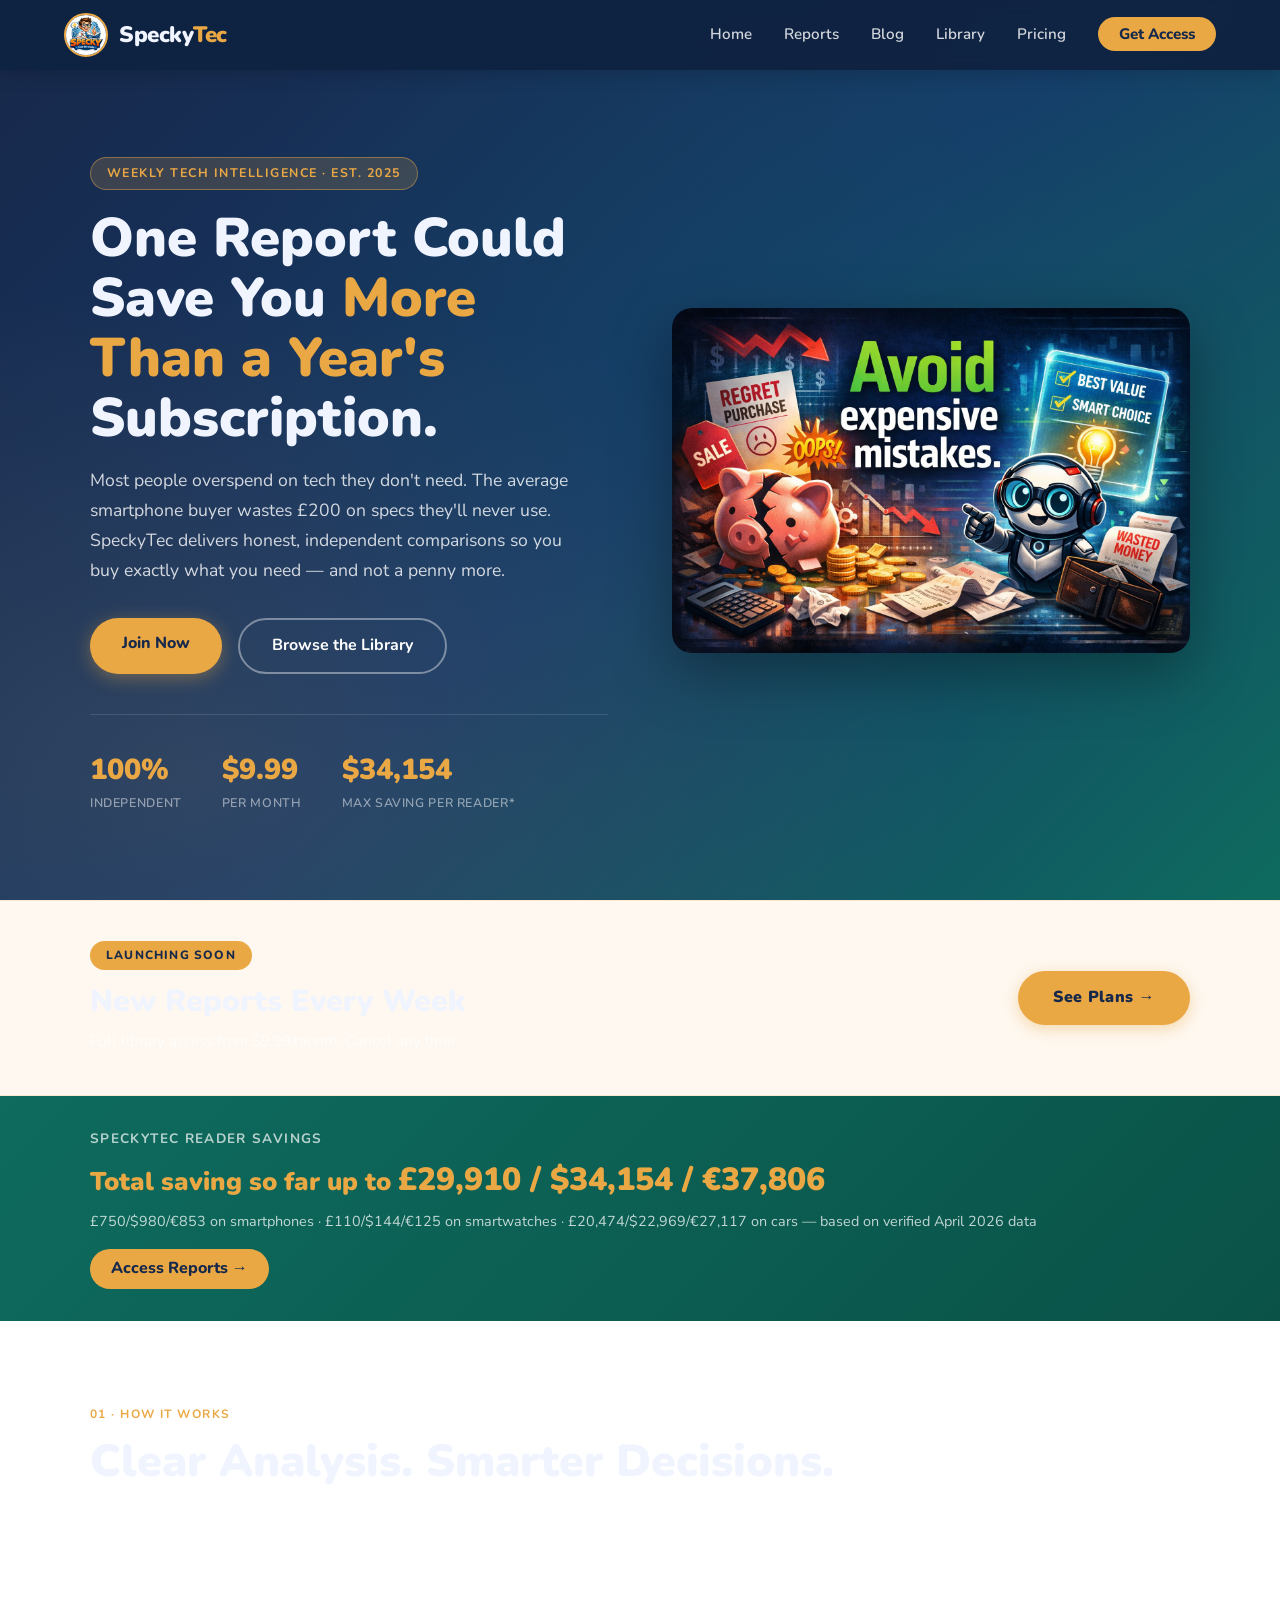
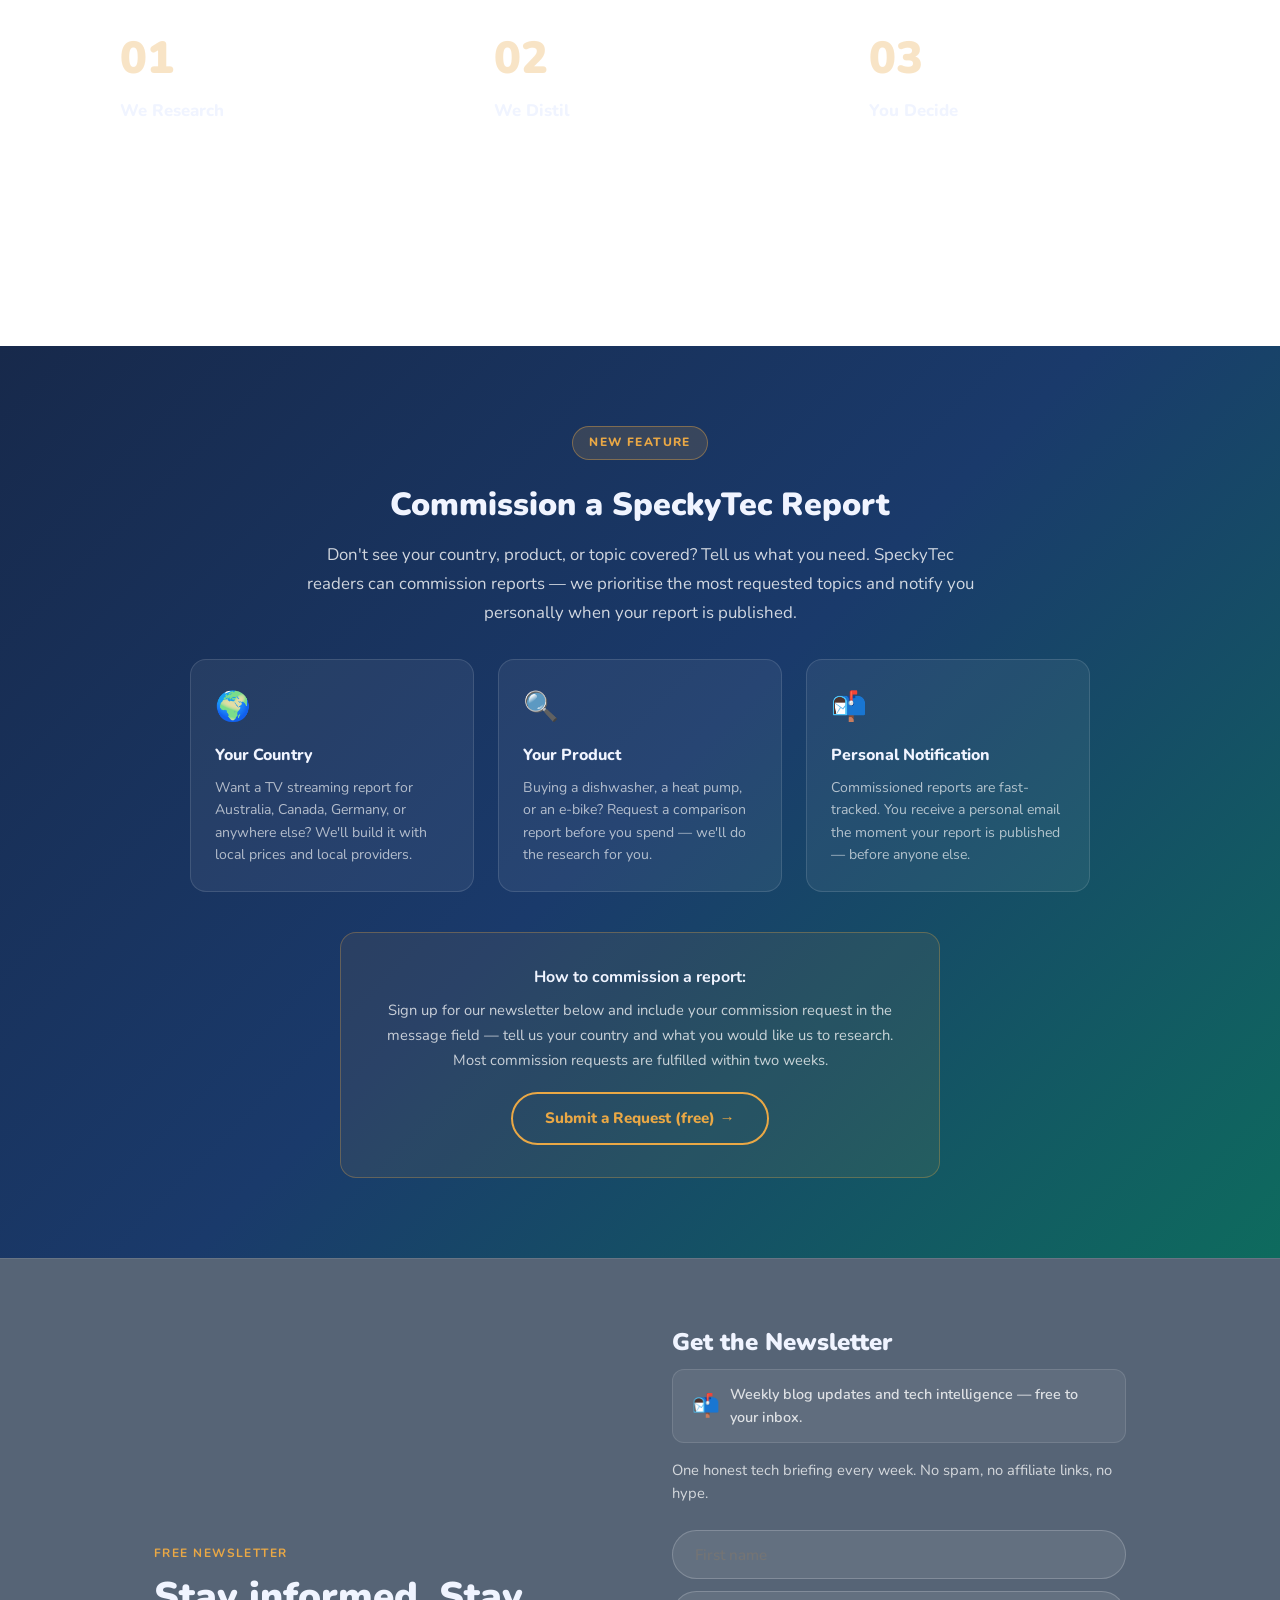
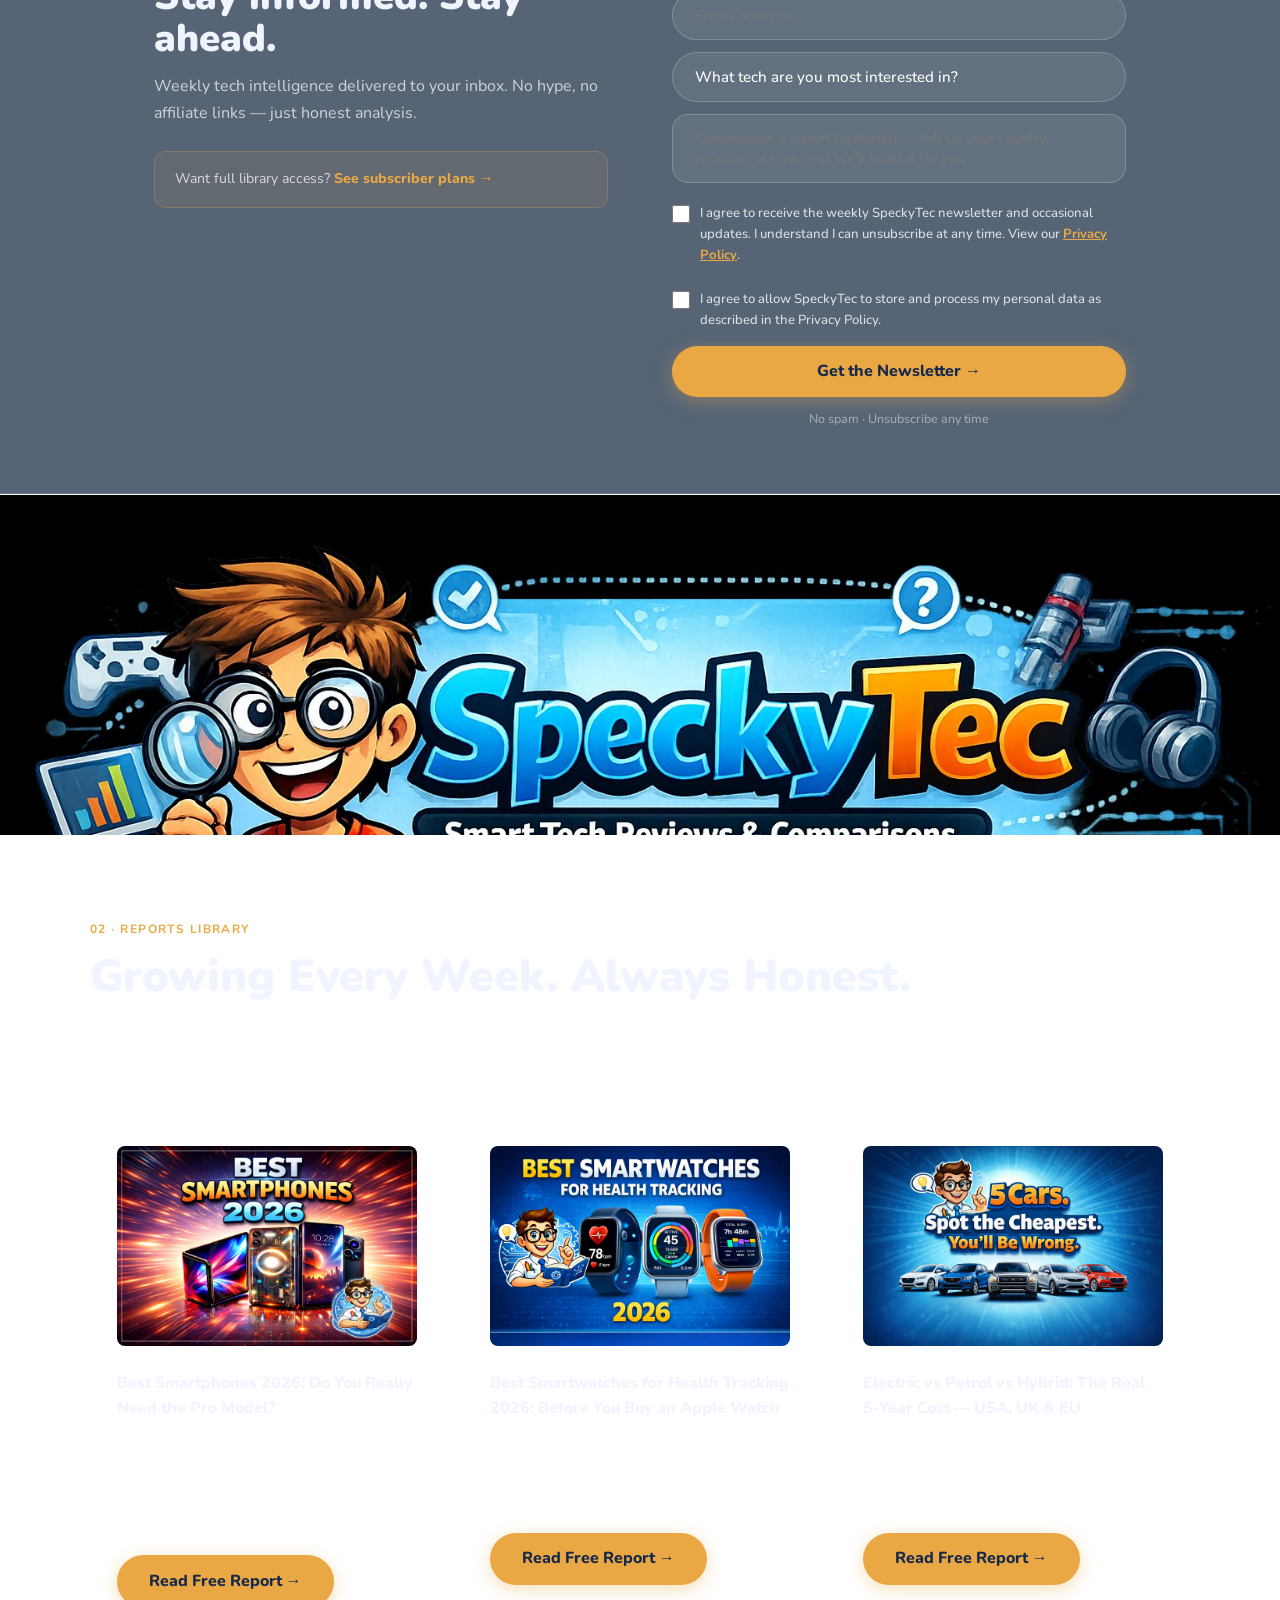
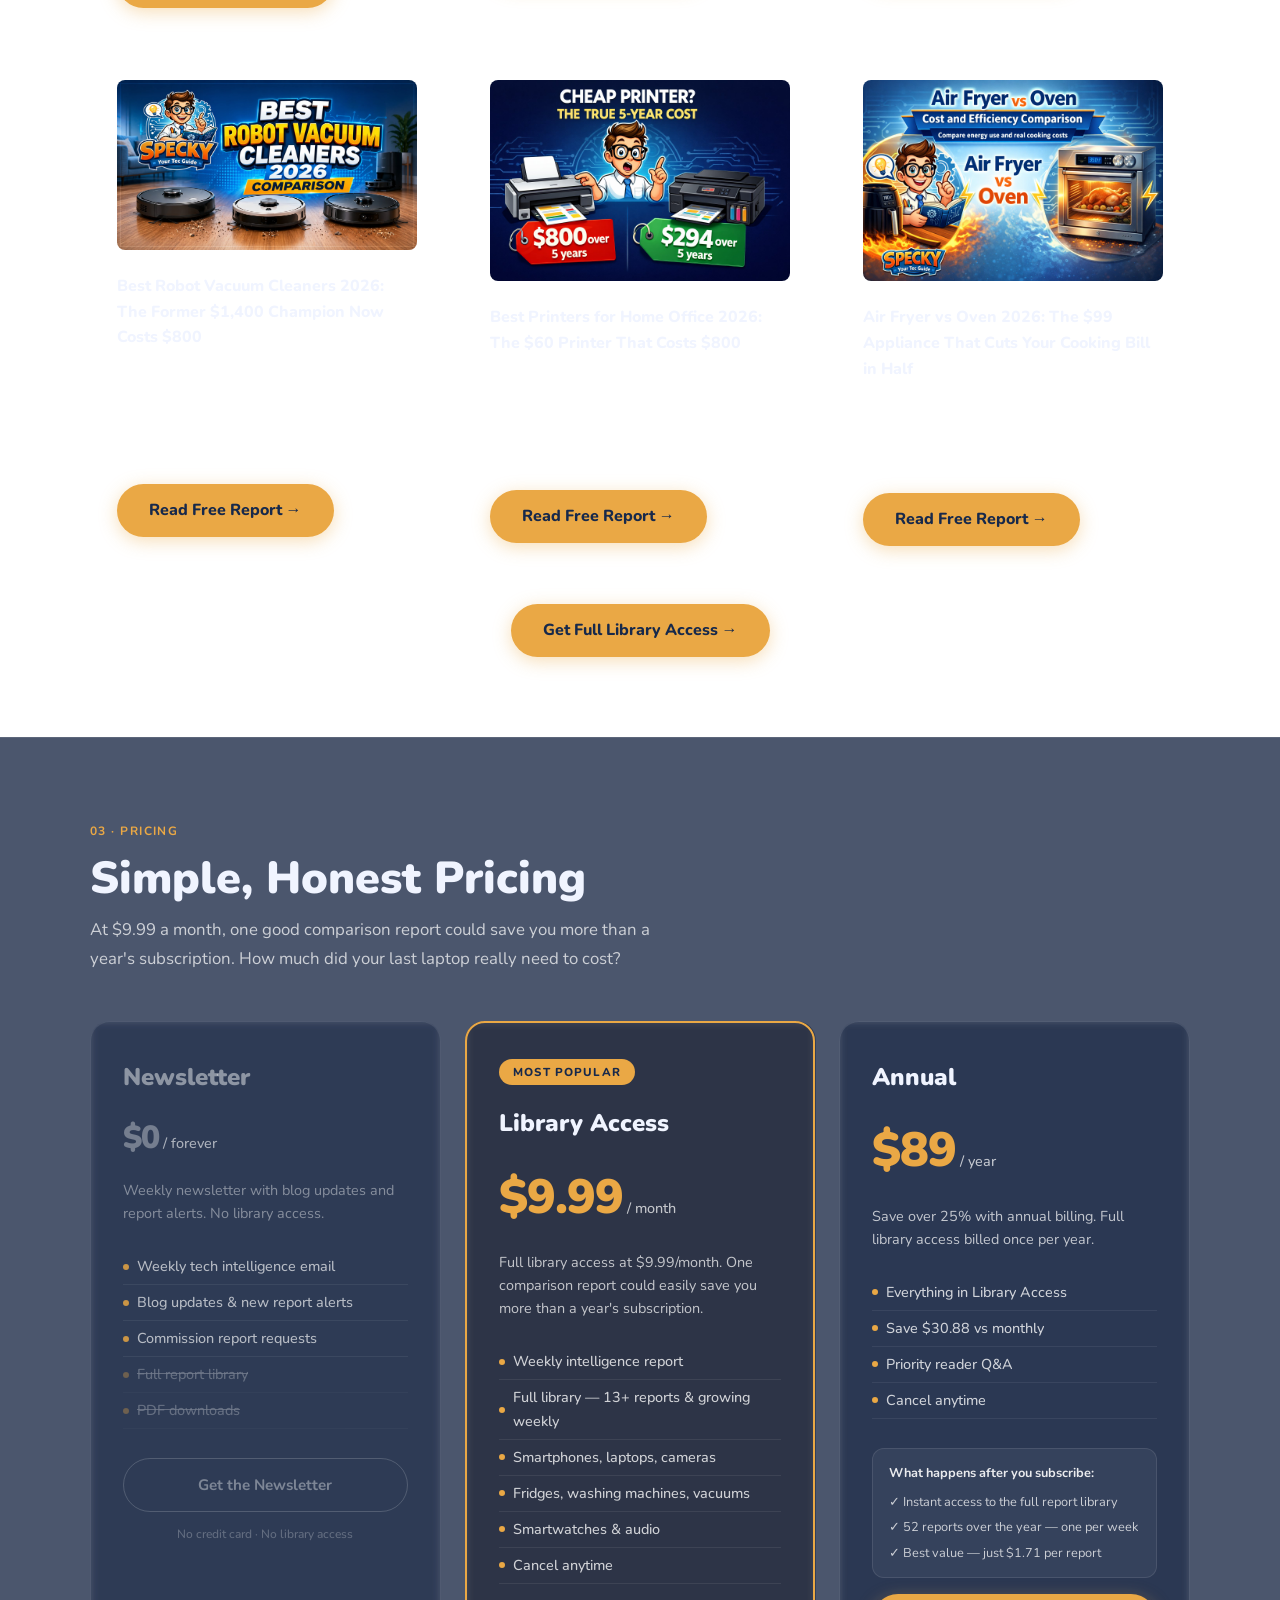
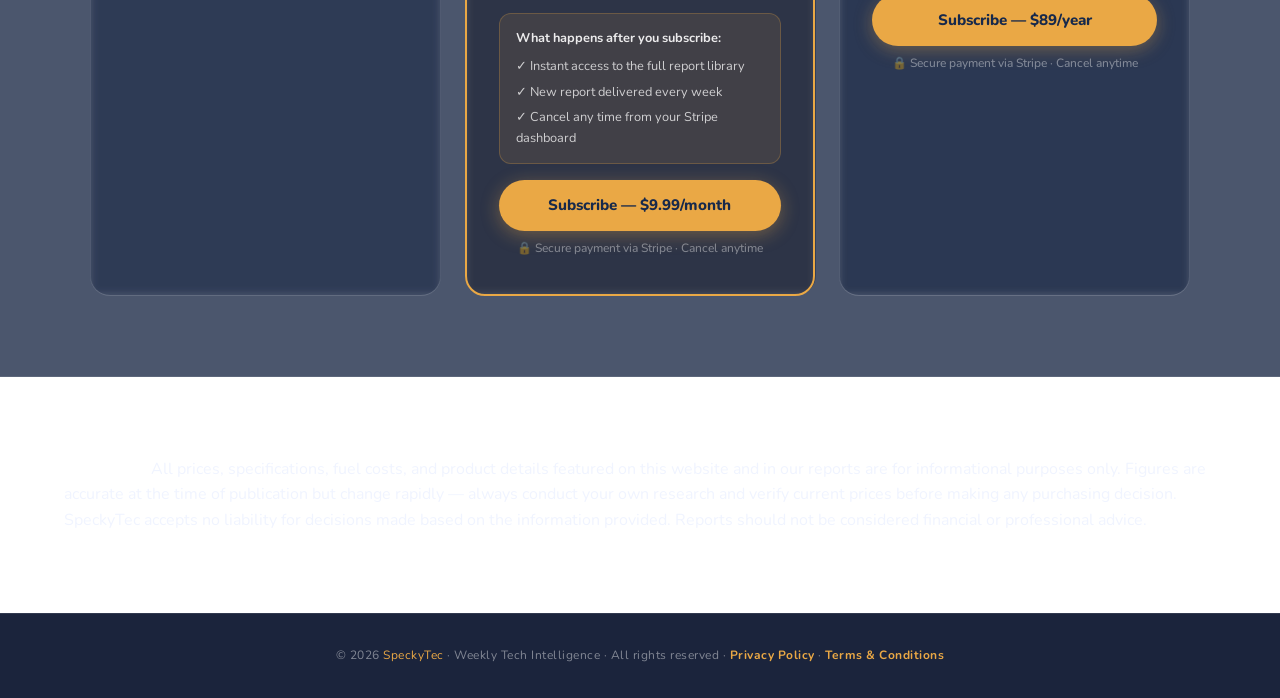
==== index.html @ 01abe8f4 "improve conversion — paid plans prioritised over free newsletter" ====
<!DOCTYPE html>
<html lang="en">
<head>
<meta charset="UTF-8"/>
<meta name="viewport" content="width=device-width, initial-scale=1.0"/>
<title>SpeckyTec — Weekly Tech Intelligence</title>
<link rel="preconnect" href="https://fonts.googleapis.com"/>
<link rel="preconnect" href="https://fonts.gstatic.com" crossorigin/>
<link href="https://fonts.googleapis.com/css2?family=Nunito:wght@300;400;500;600;700;800;900&display=swap" rel="stylesheet"/>
<link rel="stylesheet" href="style.css">
  <script type='text/javascript' src='https://platform-api.sharethis.com/js/sharethis.js#property=5ca230c9fb6af900122ed227&product=sticky-share-buttons' async='async'></script>
</head>
<body>
<nav>
  <a href="index.html" class="nav-brand"><img src="images/image_1.png" alt="SpeckyTec" class="nav-logo-img"/><span class="nav-wordmark">Specky<span>Tec</span></span></a>
  <!-- CHANGE 1: "Subscribe" → "Get Access", points to #pricing not #newsletter -->
  <ul class="nav-links"><li><a href="index.html">Home</a></li><li><a href="reports.html">Reports</a></li><li><a href="blog.html">Blog</a></li><li><a href="library.html">Library</a></li><li><a href="index.html#pricing">Pricing</a></li><li><a href="index.html#pricing" class="nav-cta">Get Access</a></li></ul>
  <button class="hamburger" onclick="toggleMenu()" aria-label="Menu">
    <span></span><span></span><span></span>
  </button>
</nav>
<div class="mobile-menu" id="mobileMenu"><a href="index.html">Home</a><a href="reports.html">Reports</a><a href="blog.html">Blog</a><a href="library.html">Library</a><a href="index.html#pricing">Pricing</a><a href="index.html#pricing" style="color:var(--gold);font-weight:800">Get Access →</a></div>

<!-- HERO -->
<section class="hero">
  <div class="hero-inner">
    <div class="hero-text">
      <span class="badge">Weekly Tech Intelligence · Est. 2025</span>
      <h1>One Report Could Save You <em>More Than a Year's</em> Subscription.</h1>
      <p>Most people overspend on tech they don't need. The average smartphone buyer wastes £200 on specs they'll never use. SpeckyTec delivers honest, independent comparisons so you buy exactly what you need — and not a penny more.</p>
      <div class="hero-buttons">
        <a href="#pricing" class="btn-primary">Join Now</a>
        <a href="blog.html" class="btn-outline">Browse the Library</a>
      </div>
      <div class="hero-stats">
        <div><div class="stat-num">100%</div><div class="stat-label">Independent</div></div>
        <div><div class="stat-num">$9.99</div><div class="stat-label">Per Month</div></div>
        <div><div class="stat-num" id="savings-counter">$34,154</div><div class="stat-label">Max Saving Per Reader*</div></div>
      </div>
    </div>
    <div class="hero-image-wrap">
      <img src="images/image_2.png" alt="Avoid Expensive Mistakes"/>
    </div>
  </div>
</section>


<!-- COMING SOON BANNER -->
<!-- CHANGE 2: CTA now points to #pricing, not #newsletter -->
<div style="background:rgba(234,168,69,0.08);border-top:1px solid rgba(234,168,69,0.2);border-bottom:1px solid rgba(234,168,69,0.2);padding:2.5rem 5%">
  <div style="max-width:1100px;margin:0 auto;display:flex;align-items:center;justify-content:space-between;gap:2rem;flex-wrap:wrap">
    <div>
      <span style="display:inline-block;background:var(--gold);color:var(--navy);font-family:'Nunito',sans-serif;font-size:0.75rem;font-weight:800;letter-spacing:0.1em;text-transform:uppercase;padding:0.3rem 1rem;border-radius:50px;margin-bottom:0.8rem">
        Launching Soon
      </span>
      <h2 style="font-family:'Nunito',sans-serif;font-size:clamp(1.4rem,2.5vw,1.9rem);font-weight:900;line-height:1.2;margin-bottom:0.6rem;color:var(--white)">
        New Reports Every Week
      </h2>
      <p style="font-size:0.95rem;color:var(--muted);line-height:1.7;max-width:560px">
        Full library access from $9.99/month. Cancel any time.
      </p>
    </div>
    <a href="#pricing" style="display:inline-block;background:var(--gold);color:var(--navy);
      font-family:'Nunito',sans-serif;font-weight:900;padding:0.9rem 2.2rem;border-radius:50px;
      text-decoration:none;font-size:1rem;white-space:nowrap;letter-spacing:0.02em;
      box-shadow:0 4px 15px rgba(234,168,69,0.4)"
      onmouseover="this.style.background='#f5c87a';this.style.transform='translateY(-2px)'"
      onmouseout="this.style.background='var(--gold)';this.style.transform='translateY(0)'">
      See Plans &#8594;
    </a>
  </div>
</div>

<!-- SAVINGS BANNER -->
<div style="background:linear-gradient(135deg,var(--teal) 0%,#0a5248 100%);padding:2rem 5%">
  <div style="max-width:1100px;margin:0 auto;display:flex;align-items:center;justify-content:space-between;flex-wrap:wrap;gap:1rem">
    <div>
      <div style="font-family:'Nunito',sans-serif;font-size:0.85rem;font-weight:700;color:rgba(255,255,255,0.7);text-transform:uppercase;letter-spacing:0.1em;margin-bottom:0.3rem">SpeckyTec Reader Savings</div>
      <div style="font-family:'Nunito',sans-serif;font-size:1.6rem;font-weight:900;color:var(--gold)">Total saving so far up to <span style="font-size:2rem">£29,910 / $34,154 / €37,806</span></div>
      <div style="font-size:0.9rem;color:rgba(255,255,255,0.75);margin-top:0.3rem">£750/$980/€853 on smartphones · £110/$144/€125 on smartwatches · £20,474/$22,969/€27,117 on cars — based on verified April 2026 data</div>
    </div>
    <a href="library.html" class="nav-cta" style="display:inline-block;text-decoration:none;white-space:nowrap">Access Reports &#8594;</a>
  </div>
</div>

<!-- HOW IT WORKS -->
<div class="section-wrap" id="how-it-works">
<div class="section-inner">
  <span class="section-tag">01 · How It Works</span>
  <h2 class="section-title">Clear Analysis. Smarter Decisions.</h2>
  <p class="section-sub">No fluff, no affiliate links, no hidden agendas. The highest spec is rarely the best value — we show you exactly what you need and why.</p>
  <div class="steps">
    <div class="step"><div class="step-num">01</div><p class="step-title">We Research</p><p class="step-desc">Our team tests, benchmarks, and analyses the latest technology — from laptops to smart home gear — without manufacturer influence.</p></div>
    <div class="step"><div class="step-num">02</div><p class="step-title">We Distil</p><p class="step-desc">Every finding is condensed into clear, actionable intelligence. No jargon. No padding. Just the insight you need to decide.</p></div>
    <div class="step"><div class="step-num">03</div><p class="step-title">You Decide</p><p class="step-desc">Receive your weekly report, browse the library anytime, and buy tech with confidence — knowing you've got the full picture.</p></div>
  </div>
</div>
</div>

<!-- COMMISSION A REPORT -->
<!-- CHANGE 5: Button label clarified as free/secondary action -->
<section id="commission" style="background:linear-gradient(135deg,#17294B 0%,#1a3a6b 50%,#0e6b5e 100%);padding:80px 5%;position:relative;overflow:hidden">
  <div style="max-width:900px;margin:0 auto;text-align:center">
    <span style="display:inline-block;background:rgba(234,168,69,0.15);border:1px solid rgba(234,168,69,0.4);
      color:var(--gold);font-size:0.75rem;font-weight:800;letter-spacing:0.12em;text-transform:uppercase;
      padding:0.4rem 1rem;border-radius:50px;margin-bottom:1.5rem">New Feature</span>
    <h2 style="font-family:'Nunito',sans-serif;font-size:2rem;font-weight:900;color:var(--white);
      line-height:1.3;margin-bottom:1rem">Commission a SpeckyTec Report</h2>
    <p style="font-size:1.05rem;color:rgba(255,255,255,0.8);line-height:1.7;max-width:680px;
      margin:0 auto 2rem">
      Don't see your country, product, or topic covered? Tell us what you need.
      SpeckyTec readers can commission reports — we prioritise the most requested topics
      and notify you personally when your report is published.
    </p>

    <div style="display:grid;grid-template-columns:repeat(auto-fit,minmax(240px,1fr));gap:1.5rem;margin-bottom:2.5rem">
      <div style="background:rgba(255,255,255,0.06);border:1px solid rgba(255,255,255,0.12);
        border-radius:16px;padding:1.5rem;text-align:left">
        <div style="font-size:1.8rem;margin-bottom:0.8rem">🌍</div>
        <h3 style="font-family:'Nunito',sans-serif;font-size:1rem;font-weight:800;
          color:var(--white);margin-bottom:0.5rem">Your Country</h3>
        <p style="font-size:0.88rem;color:rgba(255,255,255,0.65);line-height:1.6">
          Want a TV streaming report for Australia, Canada, Germany, or anywhere else?
          We'll build it with local prices and local providers.
        </p>
      </div>
      <div style="background:rgba(255,255,255,0.06);border:1px solid rgba(255,255,255,0.12);
        border-radius:16px;padding:1.5rem;text-align:left">
        <div style="font-size:1.8rem;margin-bottom:0.8rem">🔍</div>
        <h3 style="font-family:'Nunito',sans-serif;font-size:1rem;font-weight:800;
          color:var(--white);margin-bottom:0.5rem">Your Product</h3>
        <p style="font-size:0.88rem;color:rgba(255,255,255,0.65);line-height:1.6">
          Buying a dishwasher, a heat pump, or an e-bike? Request a comparison report
          before you spend — we'll do the research for you.
        </p>
      </div>
      <div style="background:rgba(255,255,255,0.06);border:1px solid rgba(255,255,255,0.12);
        border-radius:16px;padding:1.5rem;text-align:left">
        <div style="font-size:1.8rem;margin-bottom:0.8rem">📬</div>
        <h3 style="font-family:'Nunito',sans-serif;font-size:1rem;font-weight:800;
          color:var(--white);margin-bottom:0.5rem">Personal Notification</h3>
        <p style="font-size:0.88rem;color:rgba(255,255,255,0.65);line-height:1.6">
          Commissioned reports are fast-tracked. You receive a personal email
          the moment your report is published — before anyone else.
        </p>
      </div>
    </div>

    <div style="background:rgba(234,168,69,0.08);border:1px solid rgba(234,168,69,0.3);
      border-radius:16px;padding:2rem;max-width:600px;margin:0 auto">
      <p style="font-size:1rem;color:var(--white);font-weight:700;margin-bottom:0.5rem">
        How to commission a report:
      </p>
      <p style="font-size:0.92rem;color:rgba(255,255,255,0.75);line-height:1.7;margin-bottom:1.2rem">
        Sign up for our newsletter below and include your commission request
        in the message field — tell us your country and what you would like us to research.
        Most commission requests are fulfilled within two weeks.
      </p>
      <a href="#newsletter" onclick="document.getElementById('newsletter').scrollIntoView({behavior:'smooth'});return false"
        style="display:inline-block;background:transparent;color:var(--gold);border:2px solid var(--gold);
        font-family:'Nunito',sans-serif;font-weight:800;font-size:0.95rem;
        padding:0.75rem 2rem;border-radius:50px;text-decoration:none;transition:all 0.2s"
        onmouseover="this.style.background='rgba(234,168,69,0.1)'"
        onmouseout="this.style.background='transparent'">
        Submit a Request (free) &#8594;
      </a>
    </div>
  </div>
</section>


<!-- NEWSLETTER -->
<div class="newsletter-wrap" id="newsletter">
<div class="newsletter-inner">
  <div>
    <span class="newsletter-tag">Free Newsletter</span>
    <h2 class="newsletter-title">Stay informed. Stay ahead.</h2>
    <p class="newsletter-sub" style="margin-top:0.8rem">Weekly tech intelligence delivered to your inbox. No hype, no affiliate links — just honest analysis.</p>
    <!-- Nudge toward paid -->
    <div style="margin-top:1.5rem;padding:1rem 1.25rem;background:rgba(234,168,69,0.08);border:1px solid rgba(234,168,69,0.25);border-radius:12px">
      <p style="font-size:0.88rem;color:rgba(255,255,255,0.75);line-height:1.6;margin:0">
        Want full library access? <a href="#pricing" style="color:var(--gold);font-weight:800;text-decoration:none">See subscriber plans →</a>
      </p>
    </div>
  </div>
  <div>
    <!-- CUSTOM HUBSPOT API FORM -->
    <h3 style="font-family:'Nunito',sans-serif;font-size:1.5rem;font-weight:900;color:var(--white);margin-bottom:0.5rem">Get the Newsletter</h3>
    <div style="background:rgba(255,255,255,0.06);border:1px solid rgba(255,255,255,0.12);border-radius:12px;padding:0.8rem 1.2rem;margin-bottom:1rem;display:flex;align-items:center;gap:10px">
      <span style="font-size:1.4rem">📬</span>
      <p style="font-size:0.9rem;color:rgba(255,255,255,0.8);font-weight:600;margin:0">Weekly blog updates and tech intelligence — free to your inbox.</p>
    </div>
    <p style="font-size:0.92rem;color:rgba(255,255,255,0.75);margin-bottom:1.5rem;font-weight:400">One honest tech briefing every week. No spam, no affiliate links, no hype.</p>
    <div id="hs-custom-form">
      <div style="display:flex;flex-direction:column;gap:12px">
        <input type="text" id="hs-firstname" placeholder="First name"
          style="background:rgba(255,255,255,0.08);border:1px solid rgba(255,255,255,0.2);border-radius:50px;padding:0.85rem 1.4rem;font-family:'Nunito',sans-serif;font-size:0.95rem;color:#ffffff;outline:none;width:100%;font-weight:500;transition:border-color 0.2s"
          onfocus="this.style.borderColor='var(--gold)'" onblur="this.style.borderColor='rgba(255,255,255,0.2)'"/>
        <input type="email" id="hs-email" placeholder="Email address"
          style="background:rgba(255,255,255,0.08);border:1px solid rgba(255,255,255,0.2);border-radius:50px;padding:0.85rem 1.4rem;font-family:'Nunito',sans-serif;font-size:0.95rem;color:#ffffff;outline:none;width:100%;font-weight:500;transition:border-color 0.2s"
          onfocus="this.style.borderColor='var(--gold)'" onblur="this.style.borderColor='rgba(255,255,255,0.2)'"/>
        <select id="hs-interest"
          style="background:rgba(255,255,255,0.08);border:1px solid rgba(255,255,255,0.2);border-radius:50px;padding:0.85rem 1.4rem;font-family:'Nunito',sans-serif;font-size:0.95rem;color:#ffffff;outline:none;width:100%;font-weight:500;cursor:pointer;appearance:none;-webkit-appearance:none">
          <option value="" style="background:#17294b">What tech are you most interested in?</option>
          <option value="Smartphones" style="background:#17294b">Smartphones</option>
          <option value="Laptops &amp; Desktops" style="background:#17294b">Laptops &amp; Desktops</option>
          <option value="Smart Home &amp; Appliances" style="background:#17294b">Smart Home &amp; Appliances</option>
          <option value="Audio &amp; Wearables" style="background:#17294b">Audio &amp; Wearables</option>
          <option value="Cameras &amp; Monitors" style="background:#17294b">Cameras &amp; Monitors</option>
          <option value="Accessories &amp; Peripherals" style="background:#17294b">Accessories &amp; Peripherals</option>
          <option value="All Topics" style="background:#17294b">All Topics</option>
        </select>
        <textarea id="hs-commission"
          placeholder="Commission a report (optional) — tell us your country, product, or topic and we'll build it for you"
          rows="2"
          style="background:rgba(255,255,255,0.08);border:1px solid rgba(255,255,255,0.2);
            border-radius:16px;padding:0.85rem 1.4rem;font-family:'Nunito',sans-serif;
            font-size:0.92rem;color:#ffffff;outline:none;width:100%;font-weight:500;
            resize:none;transition:border-color 0.2s"
          onfocus="this.style.borderColor='var(--gold)'"
          onblur="this.style.borderColor='rgba(255,255,255,0.2)'"></textarea>
        <label style="display:flex;align-items:flex-start;gap:10px;cursor:pointer;padding:0.5rem 0">
          <input type="checkbox" id="hs-consent"
            style="width:18px;height:18px;flex-shrink:0;margin-top:2px;accent-color:var(--gold);cursor:pointer"/>
          <span style="font-size:0.82rem;color:rgba(255,255,255,0.80);line-height:1.6;font-family:'Nunito',sans-serif;font-weight:500">
            I agree to receive the weekly SpeckyTec newsletter and occasional updates. I understand I can unsubscribe at any time.
            View our <a href="/privacy.html" style="color:var(--gold);font-weight:700;text-decoration:underline">Privacy Policy</a>.
          </span>
        </label>
        <label style="display:flex;align-items:flex-start;gap:10px;cursor:pointer;padding:0.2rem 0">
          <input type="checkbox" id="hs-data-consent"
            style="width:18px;height:18px;flex-shrink:0;margin-top:2px;accent-color:var(--gold);cursor:pointer"/>
          <span style="font-size:0.82rem;color:rgba(255,255,255,0.80);line-height:1.6;font-family:'Nunito',sans-serif;font-weight:500">
            I agree to allow SpeckyTec to store and process my personal data as described in the Privacy Policy.
          </span>
        </label>
        <p id="hs-error" style="display:none;color:#ff8a80;font-size:0.85rem;font-family:'Nunito',sans-serif;padding:0 0.5rem"></p>
        <button onclick="submitHubSpot()"
          style="background:var(--gold);color:var(--navy);font-family:'Nunito',sans-serif;font-weight:800;padding:0.9rem 2rem;border-radius:50px;font-size:1rem;border:none;cursor:pointer;transition:all 0.2s;box-shadow:0 4px 18px rgba(234,168,69,0.35);width:100%"
          onmouseover="this.style.background='var(--gold2)'" onmouseout="this.style.background='var(--gold)'">
          Get the Newsletter &#8594;
        </button>
        <p style="font-size:0.78rem;color:rgba(255,255,255,0.45);font-family:'Nunito',sans-serif;text-align:center;font-weight:500">No spam &middot; Unsubscribe any time</p>
      </div>
    </div>
    <div id="hs-success" style="display:none;padding:2rem;border:2px solid var(--gold);border-radius:20px;text-align:center">
      <div style="font-size:2.5rem;margin-bottom:0.5rem">&#127881;</div>
      <p style="font-size:1.2rem;font-weight:900;color:var(--gold);margin-bottom:0.5rem;font-family:'Nunito',sans-serif">You're in! &#127775;</p>
      <p style="font-size:0.95rem;color:rgba(255,255,255,0.75);font-family:'Nunito',sans-serif;line-height:1.6">Welcome to SpeckyTec. You'll receive our weekly newsletter with the latest honest tech intelligence.<br/><br/>
      <strong style="color:var(--gold);font-size:1rem">A Word to the Wise</strong><br/>
      The average reader saves far more than the cost of a subscription on their very first purchase decision. One good report is all it takes.</p>
      <!-- Post-signup paid nudge -->
      <div style="margin-top:1.5rem;padding:1rem 1.25rem;background:rgba(234,168,69,0.1);border:1px solid rgba(234,168,69,0.3);border-radius:12px">
        <p style="font-size:0.88rem;color:rgba(255,255,255,0.85);margin:0 0 0.75rem;font-family:'Nunito',sans-serif">Want instant access to all 13+ reports in the library?</p>
        <a href="#pricing" style="display:inline-block;background:var(--gold);color:var(--navy);font-family:'Nunito',sans-serif;font-weight:800;font-size:0.9rem;padding:0.65rem 1.6rem;border-radius:50px;text-decoration:none">See Subscriber Plans →</a>
      </div>
    </div>
    <script src="script.js"></script>
  </div>
</div>
</div>

<!-- LIBRARY HEADER -->
<div style="width:100%;overflow:hidden;border-top:1px solid var(--rule);border-bottom:1px solid var(--rule)">
  <img src="images/image_3.png" alt="SpeckyTec — Smart Tech Reviews &amp; Comparisons" style="width:100%;max-height:340px;object-fit:cover;object-position:center 20%;display:block"/>
</div>

<!-- LIBRARY -->
<!-- CHANGE 4: "Subscribe for Full Access" CTA now points to #pricing -->
<div class="section-wrap" id="library">
<div class="section-inner">
  <span class="section-tag">02 · Reports Library</span>
  <h2 class="section-title">Growing Every Week. Always Honest.</h2>
  <p class="section-sub">Six free sample reports. Everything archived and searchable for subscribers.</p>
  <div class="topics-grid">
    <div class="topic">
      <img src="Best_Smartphone_version_2_landscape.png" alt="Best Smartphones 2026" style="width:100%;border-radius:8px;margin-bottom:1rem">
      <p class="topic-name">Best Smartphones 2026: Do You Really Need the Pro Model?</p>
      <p class="topic-desc">We compared 5 smartphones across all budgets. The $499 option beat the $1,299 flagship in 7 out of 10 tests. Includes hours worked analysis and Apple ecosystem deep dive.</p>
      <a href="https://drive.google.com/file/d/17GK1_zhltJPmcN9V5d1Mjm4YZ5TCzP9C/view" target="_blank" class="btn-primary" style="margin-top:1rem;display:inline-block">Read Free Report →</a>
    </div>
    <div class="topic">
      <img src="Smart_Watches_landscape.png" alt="Best Smartwatches 2026" style="width:100%;border-radius:8px;margin-bottom:1rem">
      <p class="topic-name">Best Smartwatches for Health Tracking 2026: Before You Buy an Apple Watch</p>
      <p class="topic-desc">7 smartwatches compared on battery life, health tracking, and value. The Apple Watch lasts 18 hours. One competitor lasts 14 days — for $120 less.</p>
      <a href="https://drive.google.com/file/d/1bs0tI3yv_eqF9Nxy8bCS4DuPSWa--xYH/view" target="_blank" class="btn-primary" style="margin-top:1rem;display:inline-block">Read Free Report →</a>
    </div>
    <div class="topic">
      <img src="Car_Image_2.png" alt="Electric vs Petrol vs Hybrid" style="width:100%;border-radius:8px;margin-bottom:1rem">
      <p class="topic-name">Electric vs Petrol vs Hybrid: The Real 5-Year Cost — USA, UK &amp; EU</p>
      <p class="topic-desc">We calculated the genuine 5-year total cost across 3 markets with verified April 2026 prices. The winner is not the Tesla. The result will surprise you.</p>
      <a href="https://drive.google.com/file/d/1mTmd7y6UcyEPgLVI0rLbciX0Cr70S2Mv/view" target="_blank" class="btn-primary" style="margin-top:1rem;display:inline-block">Read Free Report →</a>
    </div>
    <div class="topic">
      <img src="Best_robot_vacuum_cleaner_landscape_.png" alt="Best Robot Vacuum Cleaners 2026" style="width:100%;border-radius:8px;margin-bottom:1rem">
      <p class="topic-name">Best Robot Vacuum Cleaners 2026: The Former $1,400 Champion Now Costs $800</p>
      <p class="topic-desc">We tested 5 robot vacuums from $140 to $1,200. Price compression in 2026 has been dramatic — the #1 rated model dropped $600. iRobot Roomba filed for bankruptcy. Here is what to buy instead.</p>
      <a href="https://drive.google.com/file/d/1FQW7Pyr5cxzDJJMORfLGpdzWD0Sn8fUS/view" target="_blank" class="btn-primary" style="margin-top:1rem;display:inline-block">Read Free Report →</a>
    </div>
    <div class="topic">
      <img src="Printer_Ink_landscape_.png" alt="Best Printers 2026" style="width:100%;border-radius:8px;margin-bottom:1rem">
      <p class="topic-name">Best Printers for Home Office 2026: The $60 Printer That Costs $800</p>
      <p class="topic-desc">The cheap printer con exposed. A $60 printer costs $800 over 5 years in ink. A $269 ink tank printer costs just $294. We calculate the true 5-year cost of 5 printers so you never get caught out.</p>
      <a href="https://drive.google.com/file/d/1VaG5vXGL2AGs1DhZnmQ1e/view" target="_blank" class="btn-primary" style="margin-top:1rem;display:inline-block">Read Free Report →</a>
    </div>
    <div class="topic">
      <img src="Air_fryer_vs_oven_comparison.png" alt="Air Fryer vs Oven 2026" style="width:100%;border-radius:8px;margin-bottom:1rem">
      <p class="topic-name">Air Fryer vs Oven 2026: The $99 Appliance That Cuts Your Cooking Bill in Half</p>
      <p class="topic-desc">An air fryer uses 50% less electricity than an electric oven per cook. At $0.17/kWh switching to daily air fryer use saves $230 per year — and the $99 Ninja pays back in under 5 months.</p>
      <a href="https://drive.google.com/file/d/1R9MoGtIpmTPD2d2zUmXnI916BJGyBkAL/view" target="_blank" class="btn-primary" style="margin-top:1rem;display:inline-block">Read Free Report →</a>
    </div>
  </div>
  <div style="margin-top:2rem;text-align:center">
    <a href="#pricing" class="btn-primary">Get Full Library Access →</a>
  </div>
</div>
</div>

<!-- PRICING -->
<!-- CHANGE 3 & 6: Free plan demoted visually; paid plans get benefit bullets above Stripe button -->
<div class="pricing-wrap" id="pricing">
<div class="section-wrap">
<div class="section-inner">
  <span class="section-tag">03 · Pricing</span>
  <h2 class="section-title">Simple, Honest Pricing</h2>
  <p class="section-sub">At $9.99 a month, one good comparison report could save you more than a year's subscription. How much did your last laptop really need to cost?</p>
  <div class="plans">

    <!-- FREE PLAN — visually demoted -->
    <div class="plan" style="border:1px solid rgba(255,255,255,0.1);opacity:0.85">
      <span class="plan-name" style="color:rgba(255,255,255,0.55)">Newsletter</span>
      <div class="plan-price"><span class="plan-amount" style="color:rgba(255,255,255,0.4);font-size:2rem">$0</span><span class="plan-period">/ forever</span></div>
      <p class="plan-desc" style="color:rgba(255,255,255,0.5)">Weekly newsletter with blog updates and report alerts. No library access.</p>
      <ul class="plan-features" style="color:rgba(255,255,255,0.5)">
        <li>Weekly tech intelligence email</li>
        <li>Blog updates &amp; new report alerts</li>
        <li>Commission report requests</li>
        <li style="text-decoration:line-through;opacity:0.4">Full report library</li>
        <li style="text-decoration:line-through;opacity:0.4">PDF downloads</li>
      </ul>
      <!-- Ghost/outline button — clearly secondary -->
      <a href="#newsletter"
        style="display:block;text-align:center;padding:0.85rem;border-radius:50px;font-size:0.95rem;font-weight:700;text-decoration:none;background:transparent;color:rgba(255,255,255,0.45);border:1px solid rgba(255,255,255,0.2);font-family:'Nunito',sans-serif;transition:all 0.2s"
        onmouseover="this.style.borderColor='rgba(255,255,255,0.4)';this.style.color='rgba(255,255,255,0.7)'"
        onmouseout="this.style.borderColor='rgba(255,255,255,0.2)';this.style.color='rgba(255,255,255,0.45)'"
        onclick="document.getElementById('newsletter').scrollIntoView({behavior:'smooth'});return false">
        Get the Newsletter
      </a>
      <p style="font-size:0.75rem;color:rgba(255,255,255,0.3);text-align:center;margin-top:0.8rem;font-weight:500">No credit card · No library access</p>
    </div>

    <!-- MONTHLY PAID — featured -->
    <div class="plan plan-featured">
      <span class="plan-badge">Most Popular</span>
      <span class="plan-name">Library Access</span>
      <div class="plan-price"><span class="plan-amount">$9.99</span><span class="plan-period">/ month</span></div>
      <p class="plan-desc">Full library access at $9.99/month. One comparison report could easily save you more than a year's subscription.</p>
      <ul class="plan-features">
        <li>Weekly intelligence report</li>
        <li>Full library — 13+ reports &amp; growing weekly</li>
        <li>Smartphones, laptops, cameras</li>
        <li>Fridges, washing machines, vacuums</li>
        <li>Smartwatches &amp; audio</li>
        <li>Cancel anytime</li>
      </ul>
      <!-- CHANGE 6: Benefit summary above Stripe button -->
      <div style="background:rgba(234,168,69,0.1);border:1px solid rgba(234,168,69,0.25);border-radius:12px;padding:0.9rem 1rem;margin-bottom:1rem">
        <p style="font-size:0.8rem;color:rgba(255,255,255,0.9);font-family:'Nunito',sans-serif;font-weight:700;margin-bottom:0.5rem">What happens after you subscribe:</p>
        <ul style="list-style:none;padding:0;margin:0;display:flex;flex-direction:column;gap:5px">
          <li style="font-size:0.8rem;color:rgba(255,255,255,0.75);font-family:'Nunito',sans-serif">✓ Instant access to the full report library</li>
          <li style="font-size:0.8rem;color:rgba(255,255,255,0.75);font-family:'Nunito',sans-serif">✓ New report delivered every week</li>
          <li style="font-size:0.8rem;color:rgba(255,255,255,0.75);font-family:'Nunito',sans-serif">✓ Cancel any time from your Stripe dashboard</li>
        </ul>
      </div>
      <a href="https://buy.stripe.com/bJefZgexd6Rn4jY2h24Rq00" class="btn-stripe" target="_blank">Subscribe — $9.99/month</a>
      <p class="stripe-note">🔒 Secure payment via Stripe · Cancel anytime</p>
    </div>

    <!-- ANNUAL PAID -->
    <div class="plan">
      <span class="plan-name">Annual</span>
      <div class="plan-price"><span class="plan-amount">$89</span><span class="plan-period">/ year</span></div>
      <p class="plan-desc">Save over 25% with annual billing. Full library access billed once per year.</p>
      <ul class="plan-features">
        <li>Everything in Library Access</li>
        <li>Save $30.88 vs monthly</li>
        <li>Priority reader Q&amp;A</li>
        <li>Cancel anytime</li>
      </ul>
      <!-- CHANGE 6: Benefit summary above Stripe button -->
      <div style="background:rgba(255,255,255,0.05);border:1px solid rgba(255,255,255,0.1);border-radius:12px;padding:0.9rem 1rem;margin-bottom:1rem">
        <p style="font-size:0.8rem;color:rgba(255,255,255,0.9);font-family:'Nunito',sans-serif;font-weight:700;margin-bottom:0.5rem">What happens after you subscribe:</p>
        <ul style="list-style:none;padding:0;margin:0;display:flex;flex-direction:column;gap:5px">
          <li style="font-size:0.8rem;color:rgba(255,255,255,0.75);font-family:'Nunito',sans-serif">✓ Instant access to the full report library</li>
          <li style="font-size:0.8rem;color:rgba(255,255,255,0.75);font-family:'Nunito',sans-serif">✓ 52 reports over the year — one per week</li>
          <li style="font-size:0.8rem;color:rgba(255,255,255,0.75);font-family:'Nunito',sans-serif">✓ Best value — just $1.71 per report</li>
        </ul>
      </div>
      <a href="https://buy.stripe.com/cNi4gy3Sz8Zv9Ei9Ju4Rq01" class="btn-stripe" target="_blank">Subscribe — $89/year</a>
      <p class="stripe-note">🔒 Secure payment via Stripe · Cancel anytime</p>
    </div>

  </div>
</div>
</div>
</div>

<!-- CONTACT -->
<div class="section-wrap" id="co:1px solid rgba(255,255,255,0.08);padding:1.5rem 5%;font-size:0.78rem;color:rgba(255,255,255,0.4);line-height:1.7;text-align:center">
  <strong style="color:rgba(255,255,255,0.6)">Disclaimer:</strong> All prices, specifications, fuel costs, and product details featured on this website and in our reports are for informational purposes only. Figures are accurate at the time of publication but change rapidly — always conduct your own research and verify current prices before making any purchasing decision. SpeckyTec accepts no liability for decisions made based on the information provided. Reports should not be considered financial or professional advice.
</div>
<footer>&copy; 2026 <span>SpeckyTec</span> · Weekly Tech Intelligence · All rights reserved · <a href="privacy.html" style="color:var(--gold);text-decoration:none;font-weight:700">Privacy Policy</a> · <a href="terms.html" style="color:var(--gold);text-decoration:none;font-weight:700">Terms &amp; Conditions</a></footer>

<script>
function toggleMenu(){
  var m=document.getElementById('mobileMenu');
  m.classList.toggle('open');
}
</script>

</body></html>
---- style.css ----
*,*::before,*::after{box-sizing:border-box;margin:0;padding:0}
:root{
  --navy:#17294b;
  --navy2:#1a2f52;
  --navy3:#1f3a6b;
  --teal:#0e6b5e;
  --gold:#eaa845;
  --gold2:#ffc14f;
  --white:#f0f4ff;
  --muted:rgba(255,255,255,0.72);
  --rule:rgba(255,255,255,0.1);
  --radius:50px;
}
html{scroll-behavior:smooth}
body{font-family:'Nunito',sans-serif;background:linear-gradient(135deg,var(--navy) 0%,var(--navy3) 50%,var(--teal) 100%) fixed;background-attachment:fixed;color:var(--white);font-size:16px;line-height:1.6;-webkit-font-smoothing:antialiased;min-height:100vh}

/* NAV */
nav{position:fixed;top:0;left:0;right:0;z-index:200;background:rgba(15,35,66,0.97);backdrop-filter:blur(10px);display:flex;align-items:center;justify-content:space-between;padding:0 5%;height:70px;box-shadow:0 2px 20px rgba(0,0,0,0.2)}
.nav-brand{display:flex;align-items:center;gap:0.7rem;text-decoration:none}
.nav-logo-img{width:44px;height:44px;border-radius:50%;object-fit:cover;border:2px solid var(--gold)}
.nav-wordmark{font-family:'Nunito',sans-serif;font-weight:900;font-size:1.4rem;color:var(--white);letter-spacing:-0.5px}
.nav-wordmark span{color:var(--gold)}
.nav-links{display:flex;gap:2rem;align-items:center;list-style:none}
.nav-links a{color:rgba(255,255,255,0.82);font-family:'Nunito',sans-serif;font-weight:600;font-size:0.95rem;transition:color 0.2s;text-decoration:none}
.nav-links a:hover{color:var(--gold)}
.nav-links a.active{color:var(--gold)}
.nav-cta{background:var(--gold);color:var(--navy)!important;padding:0.45rem 1.3rem;border-radius:50px;font-weight:800!important;transition:all 0.2s!important}
.nav-cta:hover{background:var(--gold2)!important;transform:translateY(-1px)}
.hamburger{display:none;flex-direction:column;gap:5px;cursor:pointer;background:none;border:none;padding:4px}
.hamburger span{display:block;width:26px;height:2px;background:white;border-radius:2px;transition:all 0.3s}
.mobile-menu{display:none;position:fixed;top:70px;left:0;right:0;background:rgba(15,35,66,0.99);padding:1.5rem 5%;flex-direction:column;gap:1.2rem;z-index:199;border-bottom:1px solid var(--rule)}
.mobile-menu a{color:rgba(255,255,255,0.85);font-family:'Nunito',sans-serif;font-weight:700;font-size:1rem;text-decoration:none;padding:0.5rem 0;border-bottom:1px solid var(--rule)}
.mobile-menu a:last-child{border-bottom:none}
.mobile-menu.open{display:flex}

/* BUTTONS */
.btn-primary{background:var(--gold);color:var(--navy);font-family:'Nunito',sans-serif;font-weight:800;padding:0.85rem 2rem;border-radius:50px;font-size:1rem;transition:all 0.2s;box-shadow:0 4px 18px rgba(234,168,69,0.38);border:none;cursor:pointer;display:inline-block;text-decoration:none}
.btn-primary:hover{background:var(--gold2);transform:translateY(-2px);box-shadow:0 8px 28px rgba(234,168,69,0.48);color:var(--navy)}
.btn-outline{background:transparent;color:white;font-family:'Nunito',sans-serif;font-weight:700;padding:0.85rem 2rem;border-radius:50px;font-size:1rem;border:2px solid rgba(255,255,255,0.4);transition:all 0.2s;cursor:pointer;display:inline-block;text-decoration:none}
.btn-outline:hover{border-color:white;background:rgba(255,255,255,0.09);color:white}

.full-rule{border:none;border-top:1px solid var(--rule)}
footer{background:rgba(15,25,50,0.95);border-top:1px solid var(--rule);color:rgba(255,255,255,0.45);text-align:center;padding:2rem;font-family:'Nunito',sans-serif;font-size:12px;letter-spacing:0.5px}
footer span{color:var(--gold)}

@media(max-width:860px){
  .nav-links{display:none}
  .hamburger{display:flex}
}

body{padding-top:70px}
/* HERO */
.hero{min-height:calc(100vh - 70px);background:linear-gradient(135deg,var(--navy) 0%,#163a6b 50%,#0e6b5e 100%);display:flex;align-items:center;padding:60px 5%;position:relative;overflow:hidden}
.hero::before{content:'';position:absolute;inset:0;background:radial-gradient(ellipse at 70% 30%,rgba(14,107,94,0.22) 0%,transparent 55%),radial-gradient(ellipse at 15% 85%,rgba(234,168,69,0.12) 0%,transparent 50%)}
.hero-inner{position:relative;max-width:1100px;margin:0 auto;display:grid;grid-template-columns:1fr 1fr;gap:4rem;align-items:center;width:100%}
.badge{display:inline-block;background:rgba(234,168,69,0.18);border:1px solid rgba(234,168,69,0.45);color:var(--gold);font-family:'Nunito',sans-serif;font-weight:700;font-size:0.78rem;letter-spacing:0.12em;text-transform:uppercase;padding:0.35rem 1rem;border-radius:50px;margin-bottom:1.2rem}
.hero-text h1{font-size:clamp(2.2rem,5vw,3.4rem);color:var(--white);margin-bottom:1.1rem;font-weight:900;line-height:1.1}
.hero-text h1 em{color:var(--gold);font-style:normal}
.hero-text p{font-size:1.1rem;color:rgba(255,255,255,0.80);margin-bottom:2rem;font-weight:400;max-width:480px;line-height:1.7}
.hero-buttons{display:flex;gap:1rem;flex-wrap:wrap}
.hero-image-wrap img{border-radius:20px;box-shadow:0 20px 60px rgba(0,0,0,0.35);width:100%}
.hero-stats{display:flex;gap:2.5rem;margin-top:2.5rem;padding-top:2rem;border-top:1px solid rgba(255,255,255,0.12)}
.stat-num{font-family:'Nunito',sans-serif;font-size:1.8rem;font-weight:900;color:var(--gold)}
.stat-label{font-size:0.78rem;color:rgba(255,255,255,0.50);font-family:'Nunito',sans-serif;font-weight:600;letter-spacing:0.05em;text-transform:uppercase}

/* SECTIONS */
.section-wrap{padding:5rem 5%}
.section-inner{max-width:1100px;margin:0 auto}
.section-tag{display:inline-block;font-family:'Nunito',sans-serif;font-size:0.75rem;font-weight:700;letter-spacing:0.12em;text-transform:uppercase;color:var(--gold);margin-bottom:0.8rem}
.section-title{font-family:'Nunito',sans-serif;font-size:clamp(1.8rem,4vw,2.8rem);font-weight:900;line-height:1.1;margin-bottom:0.8rem}
.section-sub{font-size:1.05rem;font-weight:400;color:var(--muted);max-width:560px;margin-bottom:3rem;line-height:1.7}

/* HOW IT WORKS */
.steps{display:grid;grid-template-columns:repeat(3,1fr);gap:1.5rem}
.step{background:rgba(255,255,255,0.06);border:1px solid rgba(255,255,255,0.1);border-radius:16px;padding:2rem 1.8rem;transition:all 0.2s;backdrop-filter:blur(4px)}
.step:hover{background:rgba(255,255,255,0.1);transform:translateY(-3px)}
.step-num{font-family:'Nunito',sans-serif;font-size:2.8rem;font-weight:900;color:var(--gold);opacity:0.3;line-height:1;margin-bottom:1rem}
.step-title{font-size:1.05rem;font-weight:800;margin-bottom:0.5rem}
.step-desc{font-size:0.92rem;color:var(--muted);line-height:1.7;font-weight:400}

/* TOPICS */
.topics-grid{display:grid;grid-template-columns:repeat(3,1fr);gap:1.2rem}
.topic{background:rgba(255,255,255,0.06);border:1px solid rgba(255,255,255,0.1);border-radius:16px;padding:1.6rem;transition:all 0.2s;backdrop-filter:blur(4px)}
.topic:hover{background:rgba(255,255,255,0.1);transform:translateY(-3px);border-color:rgba(234,168,69,0.3)}
.topic-icon{font-size:2.4rem;margin-bottom:0.8rem}
.topic-name{font-size:1rem;font-weight:800;margin-bottom:0.3rem}
.topic-desc{font-size:0.88rem;color:var(--muted);line-height:1.6}

/* NEWSLETTER */
.newsletter-wrap{background:rgba(15,35,60,0.7);border-top:1px solid var(--rule);border-bottom:1px solid var(--rule);backdrop-filter:blur(8px)}
.newsletter-inner{max-width:1100px;margin:0 auto;padding:4rem 5%;display:grid;grid-template-columns:1fr 1fr;gap:4rem;align-items:center}
.newsletter-tag{display:block;font-size:0.75rem;font-weight:700;letter-spacing:0.12em;text-transform:uppercase;color:var(--gold);margin-bottom:0.8rem}
.newsletter-title{font-family:'Nunito',sans-serif;font-size:clamp(1.8rem,3vw,2.4rem);font-weight:900;margin-bottom:0.8rem;line-height:1.1}
.newsletter-sub{font-size:1rem;color:var(--muted);line-height:1.7}
.hs-form{display:flex;flex-direction:column;gap:12px}
.hs-form input{background:rgba(255,255,255,0.08);border:1px solid rgba(255,255,255,0.15);border-radius:50px;padding:0.85rem 1.4rem;font-family:'Nunito',sans-serif;font-size:0.95rem;color:var(--white);outline:none;transition:border-color 0.2s;width:100%;font-weight:500}
.hs-form input::placeholder{color:rgba(255,255,255,0.3)}
.hs-form input:focus{border-color:var(--gold)}
.hs-form button{background:var(--gold);color:var(--navy);padding:0.85rem 2rem;border-radius:50px;font-size:1rem;font-weight:800;border:none;cursor:pointer;font-family:'Nunito',sans-serif;transition:all 0.2s;align-self:flex-start;box-shadow:0 4px 18px rgba(234,168,69,0.35)}
.hs-form button:hover{background:var(--gold2);transform:translateY(-2px)}
.hs-note{font-size:0.78rem;color:rgba(255,255,255,0.4);margin-top:4px;font-weight:500}
/* HubSpot form styling */
/* Fix GDPR consent text colour - aggressive override */
#hubspot-form-container *{color:rgba(255,255,255,0.85)!important;font-family:'Nunito',sans-serif!important;}
#hubspot-form-container p,#hubspot-form-container span,
#hubspot-form-container label,#hubspot-form-container div,
#hubspot-form-container .hs-richtext,
#hubspot-form-container .legal-consent-container,
#hubspot-form-container .legal-consent-container *,
#hubspot-form-container .hs-form-booleancheckbox,
#hubspot-form-container .hs-form-booleancheckbox *,
#hubspot-form-container .inputs-list,
#hubspot-form-container .inputs-list *
{color:rgba(255,255,255,0.85)!important;font-size:0.85rem!important;line-height:1.7!important;}
#hubspot-form-container a{color:var(--gold)!important;font-weight:700!important;text-decoration:underline!important;}
#hubspot-form-container input[type=checkbox]{width:16px!important;height:16px!important;accent-color:var(--gold)!important;margin-right:8px!important;flex-shrink:0!important;}
#hubspot-form-container .hs-button{background:var(--gold)!important;color:var(--navy)!important;font-family:'Nunito',sans-serif!important;font-weight:800!important;padding:0.85rem 2rem!important;border-radius:50px!important;font-size:1rem!important;border:none!important;cursor:pointer!important;box-shadow:0 4px 18px rgba(234,168,69,0.35)!important;width:100%!important;}
#hubspot-form-container .hs-button:hover{background:var(--gold2)!important;}
#hubspot-form-container input[type=text],#hubspot-form-container input[type=email],#hubspot-form-container select
{background:rgba(255,255,255,0.08)!important;border:1px solid rgba(255,255,255,0.2)!important;border-radius:50px!important;padding:0.85rem 1.4rem!important;color:var(--white)!important;font-size:0.95rem!important;width:100%!important;margin-bottom:10px!important;}
#hubspot-form-container .hs-error-msgs{color:#ff8a80!important;font-size:0.8rem!important;list-style:none!important;}
.hs-form-frame{width:100%;min-height:200px;}
.hs-form-frame input,.hs-form-frame select,.hs-form-frame textarea{font-family:'Nunito',sans-serif!important;border-radius:50px!important;padding:0.75rem 1.2rem!important;font-size:0.95rem!important;width:100%!important;margin-bottom:10px!important;}
.hs-form-frame .hs-button{background:var(--gold)!important;color:var(--navy)!important;font-family:'Nunito',sans-serif!important;font-weight:800!important;padding:0.85rem 2rem!important;border-radius:50px!important;font-size:1rem!important;border:none!important;cursor:pointer!important;box-shadow:0 4px 18px rgba(234,168,69,0.35)!important;}
.hs-form-frame .hs-button:hover{background:var(--gold2)!important;}
.hs-form-frame label{color:rgba(255,255,255,0.7)!important;font-family:'Nunito',sans-serif!important;font-size:0.85rem!important;font-weight:600!important;}
.hs-form-frame .hs-error-msgs{color:#ff6b6b!important;font-size:0.8rem!important;font-family:'Nunito',sans-serif!important;}

/* PRICING */
.pricing-wrap{background:rgba(15,30,60,0.75);border-top:1px solid var(--rule);border-bottom:1px solid var(--rule);backdrop-filter:blur(8px)}
.plans{display:grid;grid-template-columns:repeat(3,1fr);gap:1.5rem}
.plan{background:rgba(255,255,255,0.06);border:1px solid rgba(255,255,255,0.1);border-radius:20px;padding:2.2rem 2rem;backdrop-filter:blur(4px)}
.plan-featured{background:rgba(234,168,69,0.08);border:2px solid var(--gold)}
.plan-badge{display:inline-block;font-size:0.72rem;font-weight:800;letter-spacing:0.1em;text-transform:uppercase;background:var(--gold);color:var(--navy);padding:0.25rem 0.9rem;border-radius:50px;margin-bottom:1.2rem}
.plan-name{font-family:'Nunito',sans-serif;font-size:1.5rem;font-weight:900;color:var(--white);display:block;margin-bottom:0.5rem}
.plan-price{margin:1rem 0}
.plan-amount{font-family:'Nunito',sans-serif;font-size:3rem;font-weight:900;color:var(--gold);letter-spacing:-1px}
.plan-period{font-size:0.9rem;color:var(--muted);font-weight:500;margin-left:4px}
.plan-desc{font-size:0.9rem;color:var(--muted);line-height:1.6;margin-bottom:1.5rem}
.plan-features{list-style:none;margin-bottom:1.8rem}
.plan-features li{font-size:0.9rem;color:rgba(255,255,255,0.78);padding:6px 0;border-bottom:1px solid rgba(255,255,255,0.07);display:flex;align-items:center;gap:8px;font-weight:500}
.plan-features li::before{content:'';width:6px;height:6px;border-radius:50%;background:var(--gold);flex-shrink:0}
.btn-plan{display:block;text-align:center;padding:0.75rem;border-radius:50px;font-size:0.95rem;font-weight:700;text-decoration:none;transition:all 0.2s;border:2px solid rgba(255,255,255,0.2);color:var(--muted);font-family:'Nunito',sans-serif}
.btn-plan:hover{border-color:rgba(255,255,255,0.5);color:var(--white)}
.btn-stripe{background:var(--gold);color:var(--navy);display:block;text-align:center;padding:0.85rem;border-radius:50px;font-size:0.95rem;font-weight:800;text-decoration:none;transition:all 0.2s;box-shadow:0 4px 18px rgba(234,168,69,0.35);font-family:'Nunito',sans-serif;width:100%;border:none;cursor:pointer}
.btn-stripe:hover{background:var(--gold2);transform:translateY(-2px)}
.stripe-note{font-size:0.75rem;color:rgba(255,255,255,0.4);text-align:center;margin-top:8px;font-weight:500}

/* CONTACT */
.contact-grid{display:grid;grid-template-columns:1fr 1fr;gap:5rem;align-items:start}
.form-group{display:flex;flex-direction:column;gap:6px;margin-bottom:14px}
.form-group label{font-size:0.78rem;font-weight:700;letter-spacing:0.08em;text-transform:uppercase;color:rgba(255,255,255,0.5)}
.form-group input,.form-group textarea{background:rgba(255,255,255,0.07);border:1px solid rgba(255,255,255,0.15);border-radius:12px;padding:0.85rem 1.2rem;font-family:'Nunito',sans-serif;font-size:0.95rem;color:var(--white);outline:none;transition:border-color 0.2s;resize:vertical;font-weight:500}
.form-group input::placeholder,.form-group textarea::placeholder{color:rgba(255,255,255,0.25)}
.form-group input:focus,.form-group textarea:focus{border-color:var(--gold)}
.form-submit{background:var(--gold);color:var(--navy);padding:0.85rem 2rem;border-radius:50px;font-size:1rem;font-weight:800;border:none;cursor:pointer;font-family:'Nunito',sans-serif;transition:all 0.2s;box-shadow:0 4px 18px rgba(234,168,69,0.35)}
.form-submit:hover{background:var(--gold2);transform:translateY(-2px)}
.contact-info p{font-size:1rem;color:var(--muted);line-height:1.75;margin-bottom:2rem;font-weight:400}
.contact-detail a{font-size:0.95rem;color:var(--gold);text-decoration:none;font-weight:700}
.contact-detail a:hover{text-decoration:underline}

@media(max-width:860px){
  .hero-inner,.newsletter-inner,.contact-grid{grid-template-columns:1fr;gap:2rem}
  .hero-image-wrap{display:none}
  .steps,.topics-grid,.plans{grid-template-columns:1fr}
  .section-wrap{padding:3rem 5%}
  .newsletter-inner{padding:3rem 5%}
}
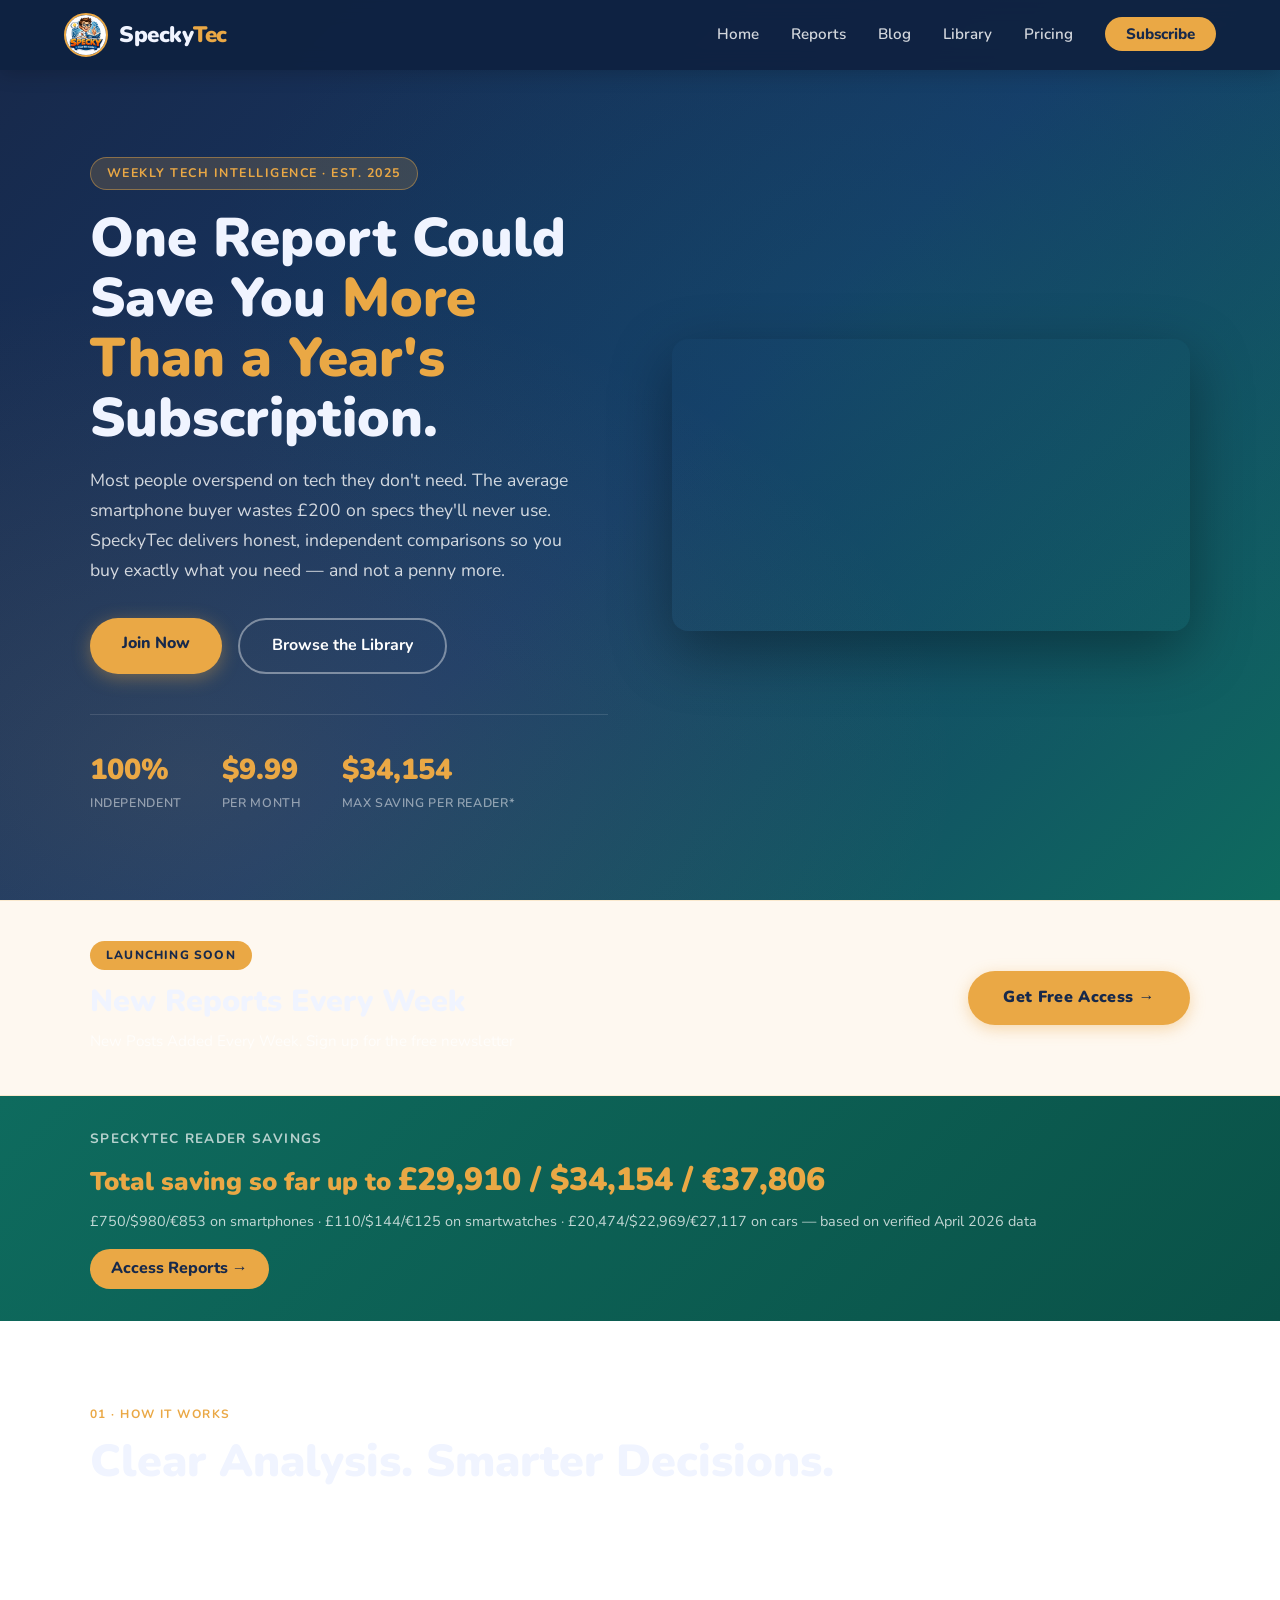
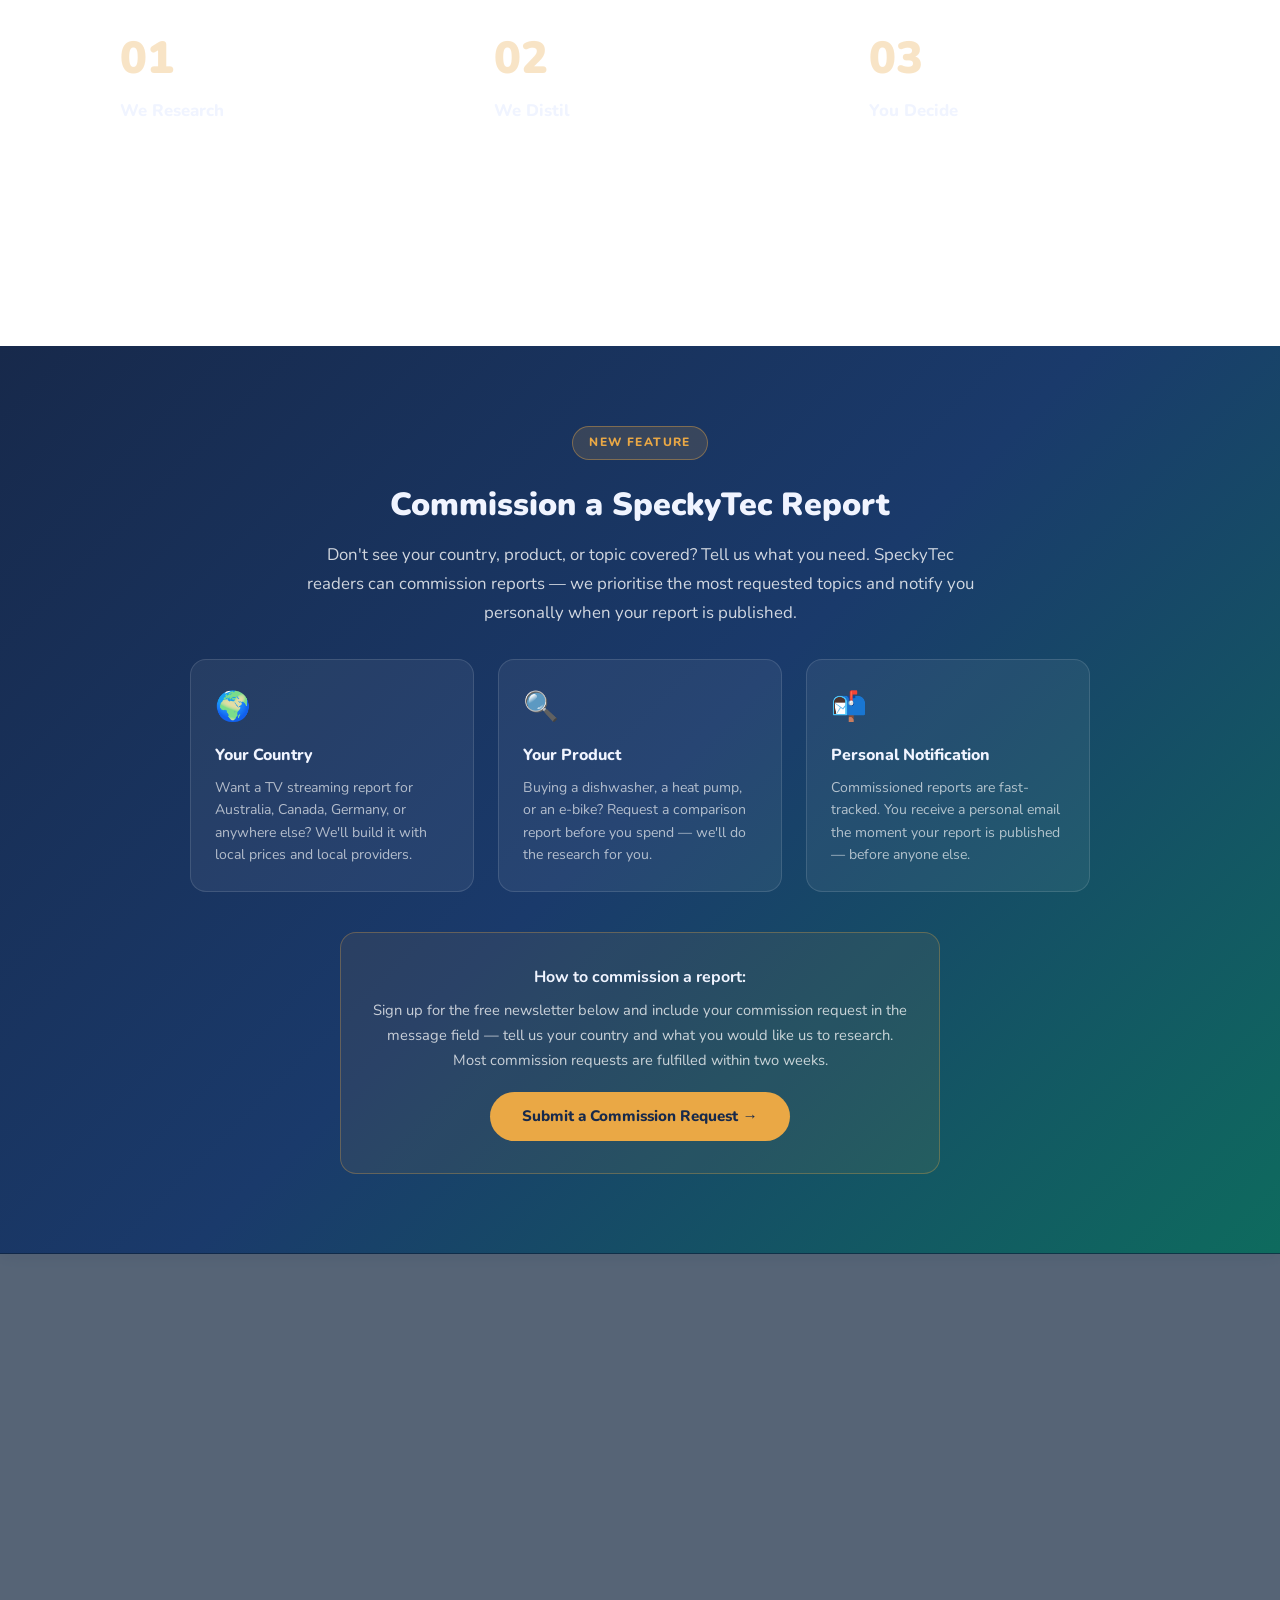
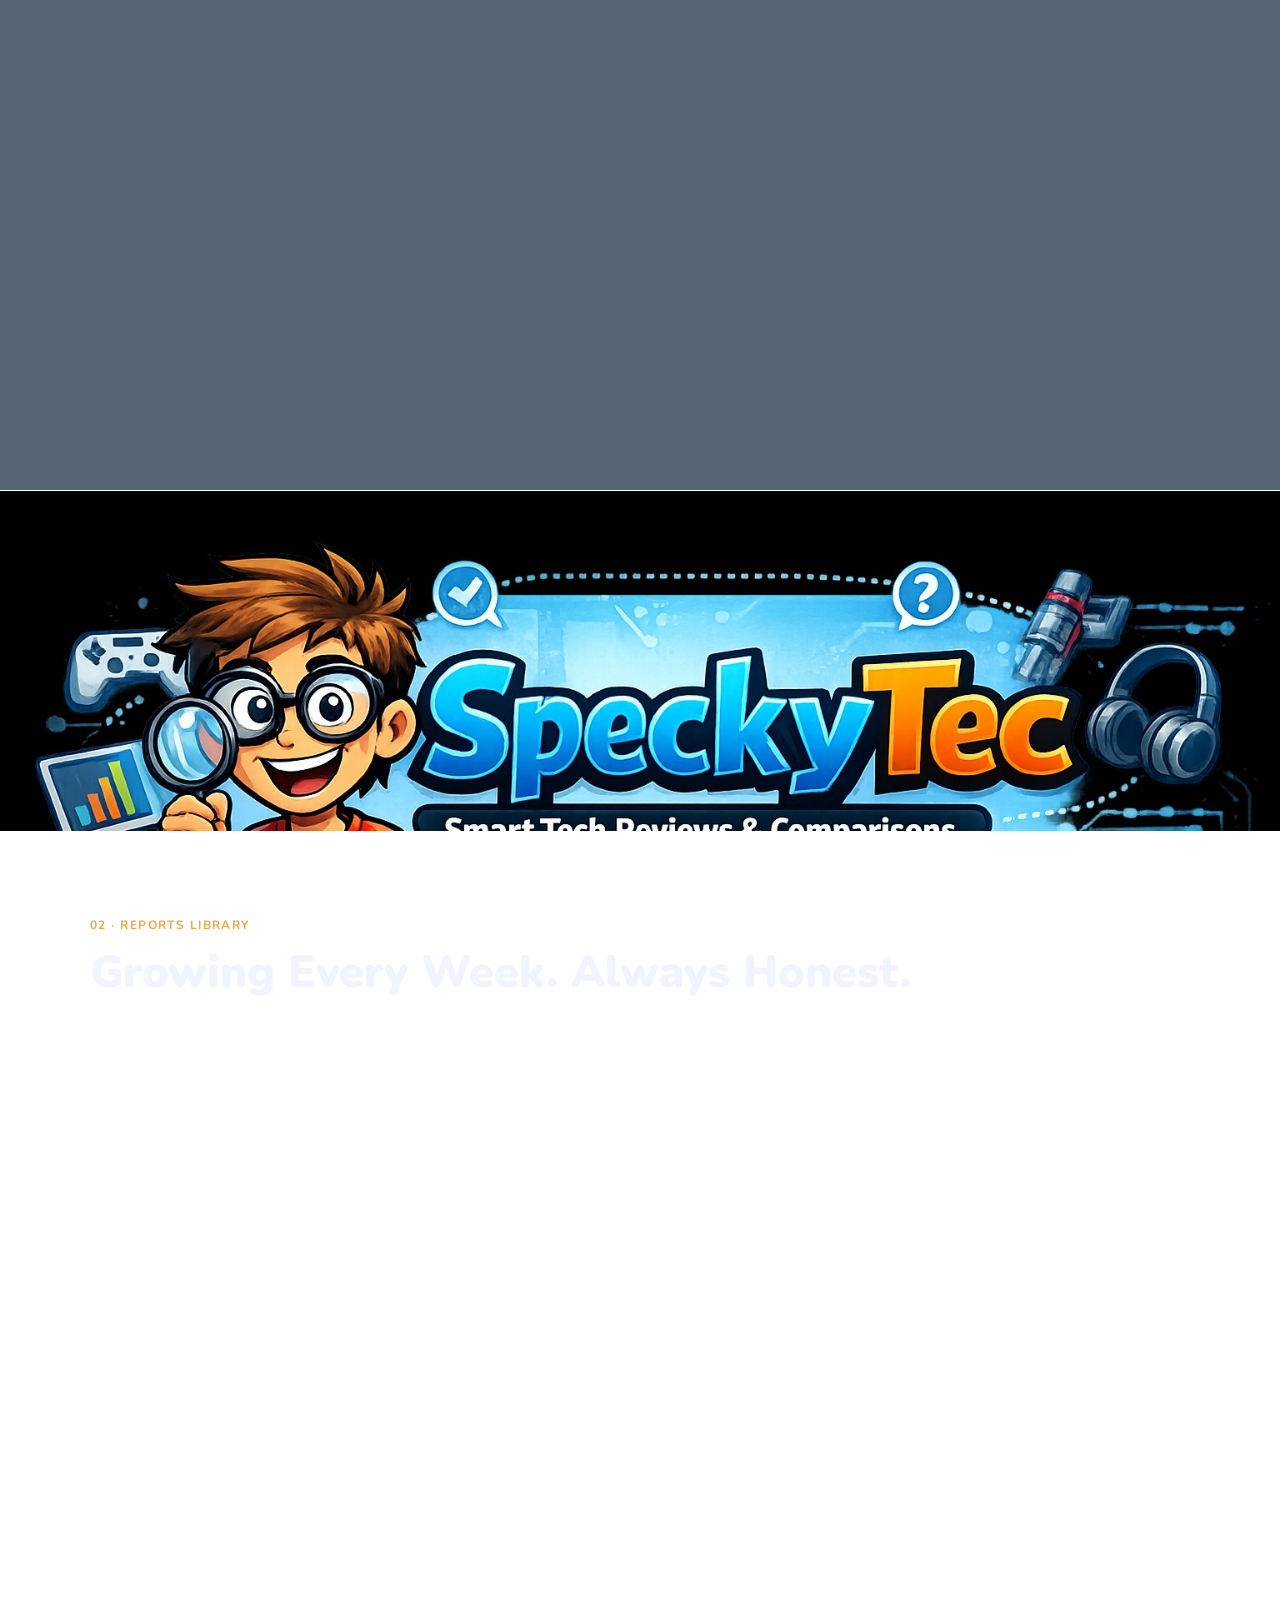
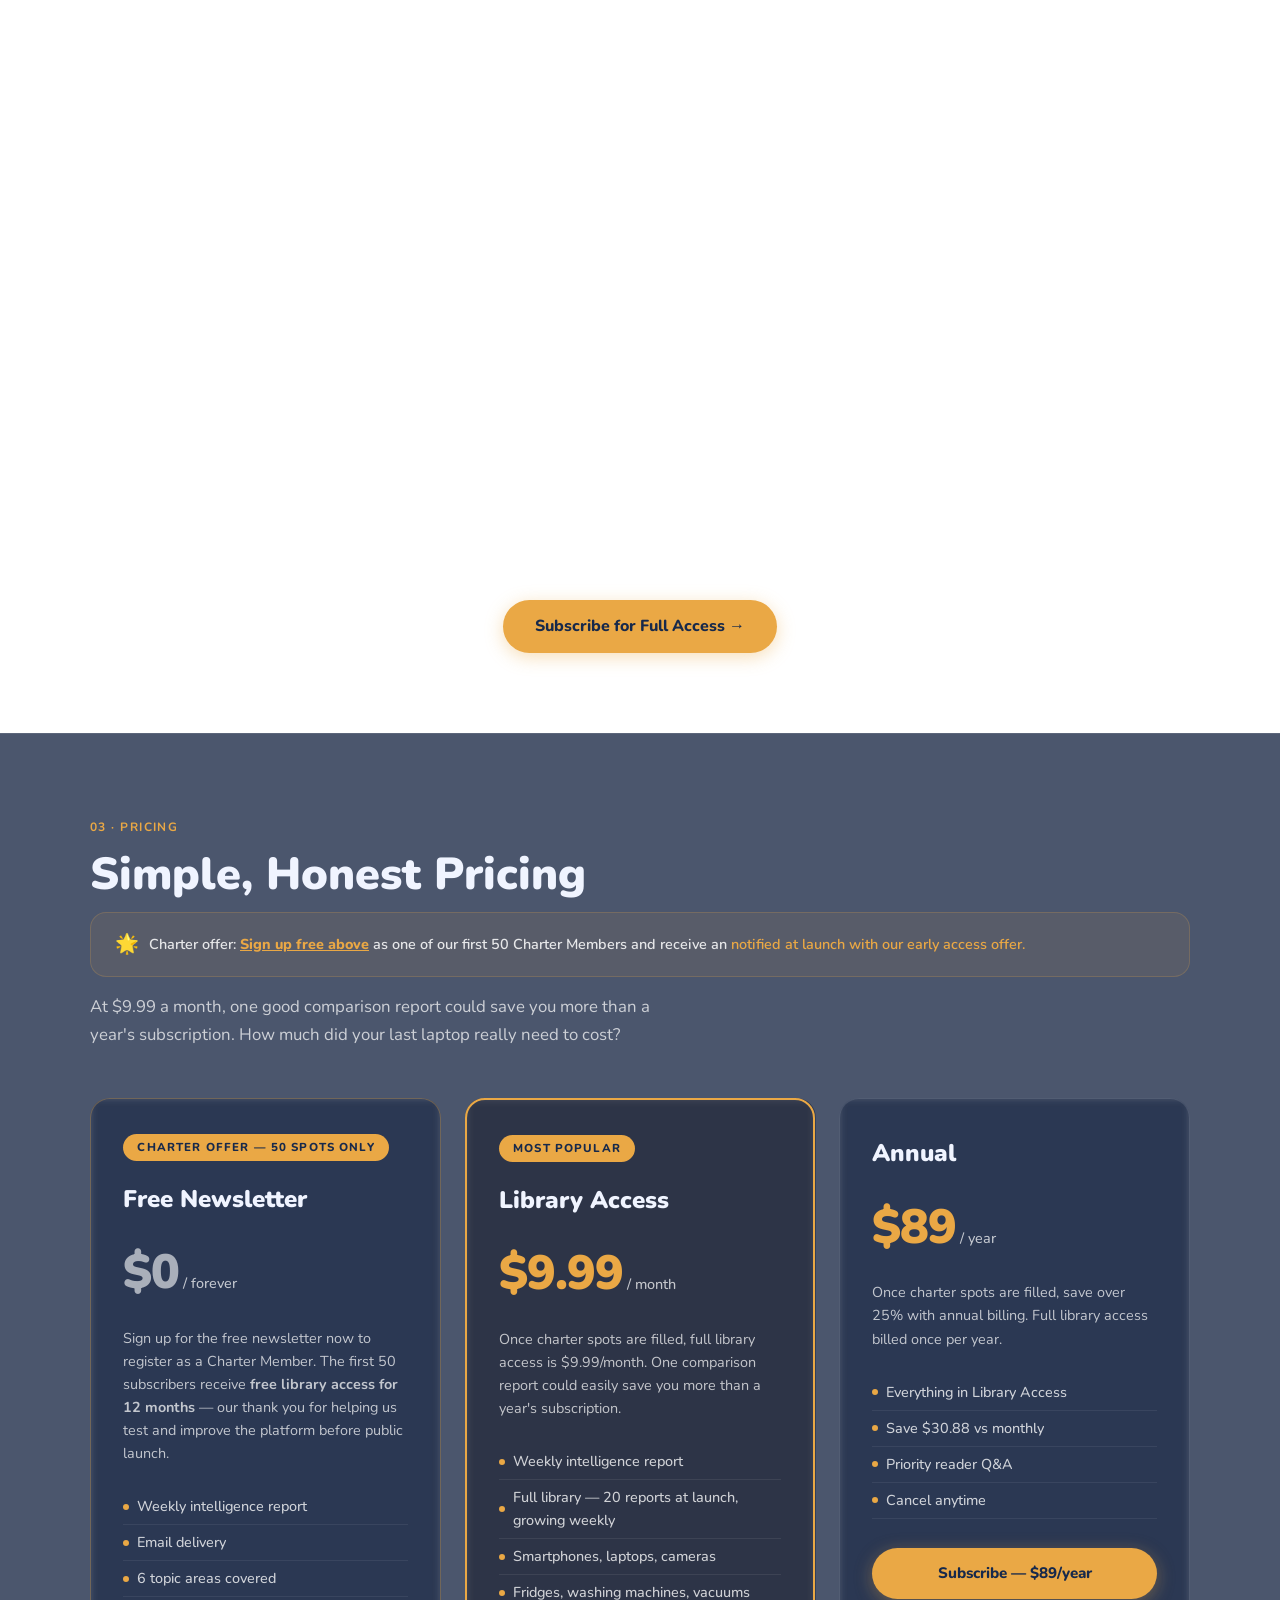
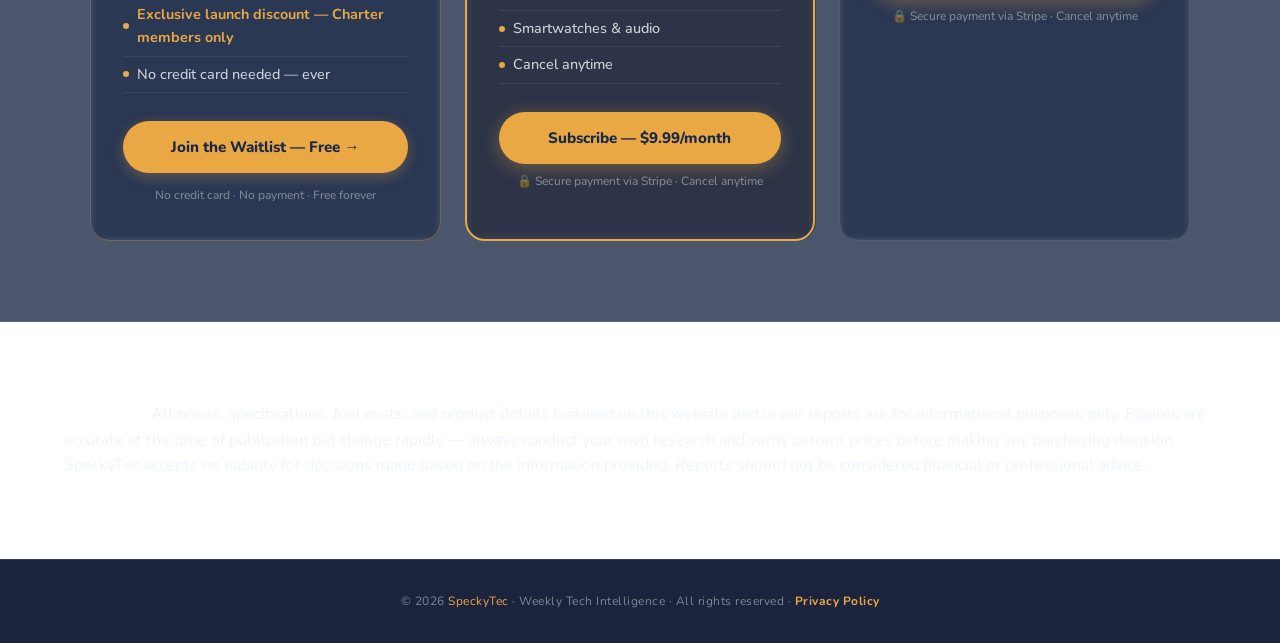
==== commit 0c53662b: "Add YouTube embed to hero" ====
--- a/index.html
+++ b/index.html
@@ -13,13 +13,12 @@
 <body>
 <nav>
   <a href="index.html" class="nav-brand"><img src="images/image_1.png" alt="SpeckyTec" class="nav-logo-img"/><span class="nav-wordmark">Specky<span>Tec</span></span></a>
-  <!-- CHANGE 1: "Subscribe" → "Get Access", points to #pricing not #newsletter -->
-  <ul class="nav-links"><li><a href="index.html">Home</a></li><li><a href="reports.html">Reports</a></li><li><a href="blog.html">Blog</a></li><li><a href="library.html">Library</a></li><li><a href="index.html#pricing">Pricing</a></li><li><a href="index.html#pricing" class="nav-cta">Get Access</a></li></ul>
+  <ul class="nav-links"><li><a href="index.html">Home</a></li><li><a href="reports.html">Reports</a></li><li><a href="blog.html">Blog</a></li><li><a href="library.html">Library</a></li><li><a href="index.html#pricing">Pricing</a></li><li><a href="index.html#newsletter" class="nav-cta">Subscribe</a></li></ul>
   <button class="hamburger" onclick="toggleMenu()" aria-label="Menu">
     <span></span><span></span><span></span>
   </button>
 </nav>
-<div class="mobile-menu" id="mobileMenu"><a href="index.html">Home</a><a href="reports.html">Reports</a><a href="blog.html">Blog</a><a href="library.html">Library</a><a href="index.html#pricing">Pricing</a><a href="index.html#pricing" style="color:var(--gold);font-weight:800">Get Access →</a></div>
+<div class="mobile-menu" id="mobileMenu"><a href="index.html">Home</a><a href="reports.html">Reports</a><a href="blog.html">Blog</a><a href="library.html">Library</a><a href="index.html#pricing">Pricing</a><a href="index.html#newsletter" style="color:var(--gold);font-weight:800">Subscribe →</a></div>
 
 <!-- HERO -->
 <section class="hero">
@@ -39,14 +38,13 @@
       </div>
     </div>
     <div class="hero-image-wrap">
-      <img src="images/image_2.png" alt="Avoid Expensive Mistakes"/>
+      <div class="hero-video-wrap"><iframe src="https://www.youtube.com/embed/QSu4BbWU3tc" title="SpeckyTec" allow="accelerometer; autoplay; clipboard-write; encrypted-media; gyroscope; picture-in-picture; web-share" allowfullscreen></iframe></div>
     </div>
   </div>
 </section>
 
 
 <!-- COMING SOON BANNER -->
-<!-- CHANGE 2: CTA now points to #pricing, not #newsletter -->
 <div style="background:rgba(234,168,69,0.08);border-top:1px solid rgba(234,168,69,0.2);border-bottom:1px solid rgba(234,168,69,0.2);padding:2.5rem 5%">
   <div style="max-width:1100px;margin:0 auto;display:flex;align-items:center;justify-content:space-between;gap:2rem;flex-wrap:wrap">
     <div>
@@ -57,16 +55,16 @@
         New Reports Every Week
       </h2>
       <p style="font-size:0.95rem;color:var(--muted);line-height:1.7;max-width:560px">
-        Full library access from $9.99/month. Cancel any time.
+        New Posts Added Every Week. Sign up for the free newsletter
       </p>
     </div>
-    <a href="#pricing" style="display:inline-block;background:var(--gold);color:var(--navy);
+    <a href="#newsletter" style="display:inline-block;background:var(--gold);color:var(--navy);
       font-family:'Nunito',sans-serif;font-weight:900;padding:0.9rem 2.2rem;border-radius:50px;
       text-decoration:none;font-size:1rem;white-space:nowrap;letter-spacing:0.02em;
       box-shadow:0 4px 15px rgba(234,168,69,0.4)"
       onmouseover="this.style.background='#f5c87a';this.style.transform='translateY(-2px)'"
       onmouseout="this.style.background='var(--gold)';this.style.transform='translateY(0)'">
-      See Plans &#8594;
+      Get Free Access &#8594;
     </a>
   </div>
 </div>
@@ -98,7 +96,6 @@
 </div>
 
 <!-- COMMISSION A REPORT -->
-<!-- CHANGE 5: Button label clarified as free/secondary action -->
 <section id="commission" style="background:linear-gradient(135deg,#17294B 0%,#1a3a6b 50%,#0e6b5e 100%);padding:80px 5%;position:relative;overflow:hidden">
   <div style="max-width:900px;margin:0 auto;text-align:center">
     <span style="display:inline-block;background:rgba(234,168,69,0.15);border:1px solid rgba(234,168,69,0.4);
@@ -152,17 +149,15 @@
         How to commission a report:
       </p>
       <p style="font-size:0.92rem;color:rgba(255,255,255,0.75);line-height:1.7;margin-bottom:1.2rem">
-        Sign up for our newsletter below and include your commission request
+        Sign up for the free newsletter below and include your commission request
         in the message field — tell us your country and what you would like us to research.
         Most commission requests are fulfilled within two weeks.
       </p>
       <a href="#newsletter" onclick="document.getElementById('newsletter').scrollIntoView({behavior:'smooth'});return false"
-        style="display:inline-block;background:transparent;color:var(--gold);border:2px solid var(--gold);
+        style="display:inline-block;background:var(--gold);color:var(--navy);
         font-family:'Nunito',sans-serif;font-weight:800;font-size:0.95rem;
-        padding:0.75rem 2rem;border-radius:50px;text-decoration:none;transition:all 0.2s"
-        onmouseover="this.style.background='rgba(234,168,69,0.1)'"
-        onmouseout="this.style.background='transparent'">
-        Submit a Request (free) &#8594;
+        padding:0.75rem 2rem;border-radius:50px;text-decoration:none">
+        Submit a Commission Request &#8594;
       </a>
     </div>
   </div>
@@ -173,24 +168,18 @@
 <div class="newsletter-wrap" id="newsletter">
 <div class="newsletter-inner">
   <div>
-    <span class="newsletter-tag">Free Newsletter</span>
-    <h2 class="newsletter-title">Stay informed. Stay ahead.</h2>
-    <p class="newsletter-sub" style="margin-top:0.8rem">Weekly tech intelligence delivered to your inbox. No hype, no affiliate links — just honest analysis.</p>
-    <!-- Nudge toward paid -->
-    <div style="margin-top:1.5rem;padding:1rem 1.25rem;background:rgba(234,168,69,0.08);border:1px solid rgba(234,168,69,0.25);border-radius:12px">
-      <p style="font-size:0.88rem;color:rgba(255,255,255,0.75);line-height:1.6;margin:0">
-        Want full library access? <a href="#pricing" style="color:var(--gold);font-weight:800;text-decoration:none">See subscriber plans →</a>
-      </p>
-    </div>
+    <span class="newsletter-tag">Subscribe</span>
+    <h2 class="newsletter-title">Sign up free for our blog post newsletter.</h2>
+    <p class="newsletter-sub" style="margin-top:0.8rem">Save and subscribe to get full access to our library.</p>
   </div>
   <div>
     <!-- CUSTOM HUBSPOT API FORM -->
-    <h3 style="font-family:'Nunito',sans-serif;font-size:1.5rem;font-weight:900;color:var(--white);margin-bottom:0.5rem">Get the Newsletter</h3>
+    <h3 style="font-family:'Nunito',sans-serif;font-size:1.5rem;font-weight:900;color:var(--white);margin-bottom:0.5rem">Subscribe for Access</h3>
     <div style="background:rgba(255,255,255,0.06);border:1px solid rgba(255,255,255,0.12);border-radius:12px;padding:0.8rem 1.2rem;margin-bottom:1rem;display:flex;align-items:center;gap:10px">
-      <span style="font-size:1.4rem">📬</span>
-      <p style="font-size:0.9rem;color:rgba(255,255,255,0.8);font-weight:600;margin:0">Weekly blog updates and tech intelligence — free to your inbox.</p>
-    </div>
-    <p style="font-size:0.92rem;color:rgba(255,255,255,0.75);margin-bottom:1.5rem;font-weight:400">One honest tech briefing every week. No spam, no affiliate links, no hype.</p>
+      <span style="font-size:1.4rem">🚀</span>
+      <p style="font-size:0.9rem;color:rgba(255,255,255,0.8);font-weight:600;margin:0">Get Free Weekly Blog Newsletter, or subscribe for full library access.</p>
+    </div>
+    <p style="font-size:0.92rem;color:rgba(255,255,255,0.75);margin-bottom:1.5rem;font-weight:400">Join free. One honest tech briefing every week. No spam, no affiliate links, no hype.</p>
     <div id="hs-custom-form">
       <div style="display:flex;flex-direction:column;gap:12px">
         <input type="text" id="hs-firstname" placeholder="First name"
@@ -223,7 +212,7 @@
           <input type="checkbox" id="hs-consent"
             style="width:18px;height:18px;flex-shrink:0;margin-top:2px;accent-color:var(--gold);cursor:pointer"/>
           <span style="font-size:0.82rem;color:rgba(255,255,255,0.80);line-height:1.6;font-family:'Nunito',sans-serif;font-weight:500">
-            I agree to receive the weekly SpeckyTec newsletter and occasional updates. I understand I can unsubscribe at any time.
+            I agree to receive the free weekly SpeckyTec newsletter and occasional updates. I understand I can unsubscribe at any time.
             View our <a href="/privacy.html" style="color:var(--gold);font-weight:700;text-decoration:underline">Privacy Policy</a>.
           </span>
         </label>
@@ -238,22 +227,19 @@
         <button onclick="submitHubSpot()"
           style="background:var(--gold);color:var(--navy);font-family:'Nunito',sans-serif;font-weight:800;padding:0.9rem 2rem;border-radius:50px;font-size:1rem;border:none;cursor:pointer;transition:all 0.2s;box-shadow:0 4px 18px rgba(234,168,69,0.35);width:100%"
           onmouseover="this.style.background='var(--gold2)'" onmouseout="this.style.background='var(--gold)'">
-          Get the Newsletter &#8594;
+          Get Free Access &#8594;
         </button>
-        <p style="font-size:0.78rem;color:rgba(255,255,255,0.45);font-family:'Nunito',sans-serif;text-align:center;font-weight:500">No spam &middot; Unsubscribe any time</p>
+        <p style="font-size:0.78rem;color:rgba(255,255,255,0.45);font-family:'Nunito',sans-serif;text-align:center;font-weight:500">No spam &middot; Unsubscribe any time &middot; Free forever</p>
       </div>
     </div>
     <div id="hs-success" style="display:none;padding:2rem;border:2px solid var(--gold);border-radius:20px;text-align:center">
       <div style="font-size:2.5rem;margin-bottom:0.5rem">&#127881;</div>
       <p style="font-size:1.2rem;font-weight:900;color:var(--gold);margin-bottom:0.5rem;font-family:'Nunito',sans-serif">You're in! &#127775;</p>
-      <p style="font-size:0.95rem;color:rgba(255,255,255,0.75);font-family:'Nunito',sans-serif;line-height:1.6">Welcome to SpeckyTec. You'll receive our weekly newsletter with the latest honest tech intelligence.<br/><br/>
-      <strong style="color:var(--gold);font-size:1rem">A Word to the Wise</strong><br/>
-      The average reader saves far more than the cost of a subscription on their very first purchase decision. One good report is all it takes.</p>
-      <!-- Post-signup paid nudge -->
-      <div style="margin-top:1.5rem;padding:1rem 1.25rem;background:rgba(234,168,69,0.1);border:1px solid rgba(234,168,69,0.3);border-radius:12px">
-        <p style="font-size:0.88rem;color:rgba(255,255,255,0.85);margin:0 0 0.75rem;font-family:'Nunito',sans-serif">Want instant access to all 13+ reports in the library?</p>
-        <a href="#pricing" style="display:inline-block;background:var(--gold);color:var(--navy);font-family:'Nunito',sans-serif;font-weight:800;font-size:0.9rem;padding:0.65rem 1.6rem;border-radius:50px;text-decoration:none">See Subscriber Plans →</a>
-      </div>
+      <p style="font-size:0.95rem;color:rgba(255,255,255,0.75);font-family:'Nunito',sans-serif;line-height:1.6">Welcome to SpeckyTec — you are now on the waitlist! 🎉<br/><br/>
+<strong style="color:var(--gold)">Your Charter Member Access Code: SPECKY50</strong><br/><br/>
+As one of our first 50 subscribers you have free library access for 12 months.<br/>
+Go to <a href="library.html" style="color:var(--gold)">speckytec.com/library</a> → click ⭐ Charter Member → enter code <strong>SPECKY50</strong> and your email address.<br/><br/>
+We will also email you as each new report is published.</p>
     </div>
     <script src="script.js"></script>
   </div>
@@ -262,11 +248,10 @@
 
 <!-- LIBRARY HEADER -->
 <div style="width:100%;overflow:hidden;border-top:1px solid var(--rule);border-bottom:1px solid var(--rule)">
-  <img src="images/image_3.png" alt="SpeckyTec — Smart Tech Reviews &amp; Comparisons" style="width:100%;max-height:340px;object-fit:cover;object-position:center 20%;display:block"/>
+  <img src="images/image_3.png" alt="SpeckyTec — Smart Tech Reviews & Comparisons" style="width:100%;max-height:340px;object-fit:cover;object-position:center 20%;display:block"/>
 </div>
 
 <!-- LIBRARY -->
-<!-- CHANGE 4: "Subscribe for Full Access" CTA now points to #pricing -->
 <div class="section-wrap" id="library">
 <div class="section-inner">
   <span class="section-tag">02 · Reports Library</span>
@@ -301,7 +286,7 @@
       <img src="Printer_Ink_landscape_.png" alt="Best Printers 2026" style="width:100%;border-radius:8px;margin-bottom:1rem">
       <p class="topic-name">Best Printers for Home Office 2026: The $60 Printer That Costs $800</p>
       <p class="topic-desc">The cheap printer con exposed. A $60 printer costs $800 over 5 years in ink. A $269 ink tank printer costs just $294. We calculate the true 5-year cost of 5 printers so you never get caught out.</p>
-      <a href="https://drive.google.com/file/d/1VaG5vXGL2AGs1DhZnmQ1e/view" target="_blank" class="btn-primary" style="margin-top:1rem;display:inline-block">Read Free Report →</a>
+      <a href="https://drive.google.com/file/d/1VaG5vXGL2EFQfTyd-GL2AGs1DhZnmQ1e/view" target="_blank" class="btn-primary" style="margin-top:1rem;display:inline-block">Read Free Report →</a>
     </div>
     <div class="topic">
       <img src="Air_fryer_vs_oven_comparison.png" alt="Air Fryer vs Oven 2026" style="width:100%;border-radius:8px;margin-bottom:1rem">
@@ -311,95 +296,67 @@
     </div>
   </div>
   <div style="margin-top:2rem;text-align:center">
-    <a href="#pricing" class="btn-primary">Get Full Library Access →</a>
+    <a href="#newsletter" class="btn-primary">Subscribe for Full Access →</a>
   </div>
 </div>
 </div>
 
 <!-- PRICING -->
-<!-- CHANGE 3 & 6: Free plan demoted visually; paid plans get benefit bullets above Stripe button -->
 <div class="pricing-wrap" id="pricing">
 <div class="section-wrap">
 <div class="section-inner">
   <span class="section-tag">03 · Pricing</span>
   <h2 class="section-title">Simple, Honest Pricing</h2>
+  <div style="background:rgba(234,168,69,0.08);border:1px solid rgba(234,168,69,0.2);border-radius:16px;padding:1rem 1.5rem;margin-bottom:1rem;display:flex;align-items:center;gap:10px">
+    <span style="font-size:1.2rem">&#127775;</span>
+    <p style="font-size:0.9rem;color:rgba(255,255,255,0.85);font-weight:600;margin:0">Charter offer: <a href="#newsletter" style="color:var(--gold);font-weight:800;text-decoration:underline" onclick="document.getElementById('newsletter').scrollIntoView({behavior:'smooth'});return false">Sign up free above</a> as one of our first 50 Charter Members and receive an <span style="color:var(--gold)">notified at launch with our early access offer.</p>
+  </div>
   <p class="section-sub">At $9.99 a month, one good comparison report could save you more than a year's subscription. How much did your last laptop really need to cost?</p>
   <div class="plans">
-
-    <!-- FREE PLAN — visually demoted -->
-    <div class="plan" style="border:1px solid rgba(255,255,255,0.1);opacity:0.85">
-      <span class="plan-name" style="color:rgba(255,255,255,0.55)">Newsletter</span>
-      <div class="plan-price"><span class="plan-amount" style="color:rgba(255,255,255,0.4);font-size:2rem">$0</span><span class="plan-period">/ forever</span></div>
-      <p class="plan-desc" style="color:rgba(255,255,255,0.5)">Weekly newsletter with blog updates and report alerts. No library access.</p>
-      <ul class="plan-features" style="color:rgba(255,255,255,0.5)">
-        <li>Weekly tech intelligence email</li>
-        <li>Blog updates &amp; new report alerts</li>
-        <li>Commission report requests</li>
-        <li style="text-decoration:line-through;opacity:0.4">Full report library</li>
-        <li style="text-decoration:line-through;opacity:0.4">PDF downloads</li>
+    <div class="plan" style="border:1px solid rgba(234,168,69,0.3)">
+      <span class="plan-badge" style="background:var(--gold);color:var(--navy);display:inline-block;font-family:'Nunito',sans-serif;font-size:0.72rem;font-weight:800;letter-spacing:0.1em;text-transform:uppercase;padding:0.25rem 0.9rem;border-radius:50px;margin-bottom:1.2rem">Charter Offer — 50 Spots Only</span>
+      <span class="plan-name">Free Newsletter</span>
+      <div class="plan-price"><span class="plan-amount" style="color:rgba(255,255,255,0.6)">$0</span><span class="plan-period">/ forever</span></div>
+      <p class="plan-desc">Sign up for the free newsletter now to register as a Charter Member. The first 50 subscribers receive <strong>free library access for 12 months</strong> — our thank you for helping us test and improve the platform before public launch.</p>
+      <ul class="plan-features">
+        <li>Weekly intelligence report</li>
+        <li>Email delivery</li>
+        <li>6 topic areas covered</li>
+        <li><strong style="color:var(--gold)">Exclusive launch discount — Charter members only</strong></li>
+        <li>No credit card needed — ever</li>
       </ul>
-      <!-- Ghost/outline button — clearly secondary -->
-      <a href="#newsletter"
-        style="display:block;text-align:center;padding:0.85rem;border-radius:50px;font-size:0.95rem;font-weight:700;text-decoration:none;background:transparent;color:rgba(255,255,255,0.45);border:1px solid rgba(255,255,255,0.2);font-family:'Nunito',sans-serif;transition:all 0.2s"
-        onmouseover="this.style.borderColor='rgba(255,255,255,0.4)';this.style.color='rgba(255,255,255,0.7)'"
-        onmouseout="this.style.borderColor='rgba(255,255,255,0.2)';this.style.color='rgba(255,255,255,0.45)'"
-        onclick="document.getElementById('newsletter').scrollIntoView({behavior:'smooth'});return false">
-        Get the Newsletter
-      </a>
-      <p style="font-size:0.75rem;color:rgba(255,255,255,0.3);text-align:center;margin-top:0.8rem;font-weight:500">No credit card · No library access</p>
-    </div>
-
-    <!-- MONTHLY PAID — featured -->
+      <a href="#newsletter" style="display:block;text-align:center;padding:0.85rem;border-radius:50px;font-size:0.95rem;font-weight:800;text-decoration:none;background:var(--gold);color:var(--navy);font-family:'Nunito',sans-serif;transition:all 0.2s;box-shadow:0 4px 14px rgba(234,168,69,0.3)" onclick="document.getElementById('newsletter').scrollIntoView({behavior:'smooth'});return false">Join the Waitlist — Free &#8594;</a>
+      <p style="font-size:0.75rem;color:rgba(255,255,255,0.4);text-align:center;margin-top:0.8rem;font-weight:500">No credit card · No payment · Free forever</p>
+    </div>
     <div class="plan plan-featured">
       <span class="plan-badge">Most Popular</span>
       <span class="plan-name">Library Access</span>
       <div class="plan-price"><span class="plan-amount">$9.99</span><span class="plan-period">/ month</span></div>
-      <p class="plan-desc">Full library access at $9.99/month. One comparison report could easily save you more than a year's subscription.</p>
+      <p class="plan-desc">Once charter spots are filled, full library access is $9.99/month. One comparison report could easily save you more than a year's subscription.</p>
       <ul class="plan-features">
         <li>Weekly intelligence report</li>
-        <li>Full library — 13+ reports &amp; growing weekly</li>
+        <li>Full library — 20 reports at launch, growing weekly</li>
         <li>Smartphones, laptops, cameras</li>
         <li>Fridges, washing machines, vacuums</li>
         <li>Smartwatches &amp; audio</li>
         <li>Cancel anytime</li>
       </ul>
-      <!-- CHANGE 6: Benefit summary above Stripe button -->
-      <div style="background:rgba(234,168,69,0.1);border:1px solid rgba(234,168,69,0.25);border-radius:12px;padding:0.9rem 1rem;margin-bottom:1rem">
-        <p style="font-size:0.8rem;color:rgba(255,255,255,0.9);font-family:'Nunito',sans-serif;font-weight:700;margin-bottom:0.5rem">What happens after you subscribe:</p>
-        <ul style="list-style:none;padding:0;margin:0;display:flex;flex-direction:column;gap:5px">
-          <li style="font-size:0.8rem;color:rgba(255,255,255,0.75);font-family:'Nunito',sans-serif">✓ Instant access to the full report library</li>
-          <li style="font-size:0.8rem;color:rgba(255,255,255,0.75);font-family:'Nunito',sans-serif">✓ New report delivered every week</li>
-          <li style="font-size:0.8rem;color:rgba(255,255,255,0.75);font-family:'Nunito',sans-serif">✓ Cancel any time from your Stripe dashboard</li>
-        </ul>
-      </div>
       <a href="https://buy.stripe.com/bJefZgexd6Rn4jY2h24Rq00" class="btn-stripe" target="_blank">Subscribe — $9.99/month</a>
       <p class="stripe-note">🔒 Secure payment via Stripe · Cancel anytime</p>
     </div>
-
-    <!-- ANNUAL PAID -->
     <div class="plan">
       <span class="plan-name">Annual</span>
       <div class="plan-price"><span class="plan-amount">$89</span><span class="plan-period">/ year</span></div>
-      <p class="plan-desc">Save over 25% with annual billing. Full library access billed once per year.</p>
+      <p class="plan-desc">Once charter spots are filled, save over 25% with annual billing. Full library access billed once per year.</p>
       <ul class="plan-features">
         <li>Everything in Library Access</li>
         <li>Save $30.88 vs monthly</li>
         <li>Priority reader Q&amp;A</li>
         <li>Cancel anytime</li>
       </ul>
-      <!-- CHANGE 6: Benefit summary above Stripe button -->
-      <div style="background:rgba(255,255,255,0.05);border:1px solid rgba(255,255,255,0.1);border-radius:12px;padding:0.9rem 1rem;margin-bottom:1rem">
-        <p style="font-size:0.8rem;color:rgba(255,255,255,0.9);font-family:'Nunito',sans-serif;font-weight:700;margin-bottom:0.5rem">What happens after you subscribe:</p>
-        <ul style="list-style:none;padding:0;margin:0;display:flex;flex-direction:column;gap:5px">
-          <li style="font-size:0.8rem;color:rgba(255,255,255,0.75);font-family:'Nunito',sans-serif">✓ Instant access to the full report library</li>
-          <li style="font-size:0.8rem;color:rgba(255,255,255,0.75);font-family:'Nunito',sans-serif">✓ 52 reports over the year — one per week</li>
-          <li style="font-size:0.8rem;color:rgba(255,255,255,0.75);font-family:'Nunito',sans-serif">✓ Best value — just $1.71 per report</li>
-        </ul>
-      </div>
       <a href="https://buy.stripe.com/cNi4gy3Sz8Zv9Ei9Ju4Rq01" class="btn-stripe" target="_blank">Subscribe — $89/year</a>
       <p class="stripe-note">🔒 Secure payment via Stripe · Cancel anytime</p>
     </div>
-
   </div>
 </div>
 </div>
@@ -409,7 +366,7 @@
 <div class="section-wrap" id="co:1px solid rgba(255,255,255,0.08);padding:1.5rem 5%;font-size:0.78rem;color:rgba(255,255,255,0.4);line-height:1.7;text-align:center">
   <strong style="color:rgba(255,255,255,0.6)">Disclaimer:</strong> All prices, specifications, fuel costs, and product details featured on this website and in our reports are for informational purposes only. Figures are accurate at the time of publication but change rapidly — always conduct your own research and verify current prices before making any purchasing decision. SpeckyTec accepts no liability for decisions made based on the information provided. Reports should not be considered financial or professional advice.
 </div>
-<footer>&copy; 2026 <span>SpeckyTec</span> · Weekly Tech Intelligence · All rights reserved · <a href="privacy.html" style="color:var(--gold);text-decoration:none;font-weight:700">Privacy Policy</a> · <a href="terms.html" style="color:var(--gold);text-decoration:none;font-weight:700">Terms &amp; Conditions</a></footer>
+<footer>&copy; 2026 <span>SpeckyTec</span> · Weekly Tech Intelligence · All rights reserved · <a href="privacy.html" style="color:var(--gold);text-decoration:none;font-weight:700">Privacy Policy</a></footer>
 
 <script>
 function toggleMenu(){
@@ -418,4 +375,4 @@
 }
 </script>
 
-</body></html>
+</body></html>
--- a/style.css
+++ b/style.css
@@ -59,7 +59,7 @@
 .hero-text h1 em{color:var(--gold);font-style:normal}
 .hero-text p{font-size:1.1rem;color:rgba(255,255,255,0.80);margin-bottom:2rem;font-weight:400;max-width:480px;line-height:1.7}
 .hero-buttons{display:flex;gap:1rem;flex-wrap:wrap}
-.hero-image-wrap img{border-radius:20px;box-shadow:0 20px 60px rgba(0,0,0,0.35);width:100%}
+.hero-image-wrap img{border-radius:20px;box-shadow:0 20px 60px rgba(0,0,0,0.35);width:100%}.hero-video-wrap{position:relative;width:100%;padding-top:56.25%;border-radius:16px;overflow:hidden;box-shadow:0 20px 60px rgba(0,0,0,0.35)}.hero-video-wrap iframe{position:absolute;top:0;left:0;width:100%;height:100%;border:0;border-radius:16px}
 .hero-stats{display:flex;gap:2.5rem;margin-top:2.5rem;padding-top:2rem;border-top:1px solid rgba(255,255,255,0.12)}
 .stat-num{font-family:'Nunito',sans-serif;font-size:1.8rem;font-weight:900;color:var(--gold)}
 .stat-label{font-size:0.78rem;color:rgba(255,255,255,0.50);font-family:'Nunito',sans-serif;font-weight:600;letter-spacing:0.05em;text-transform:uppercase}
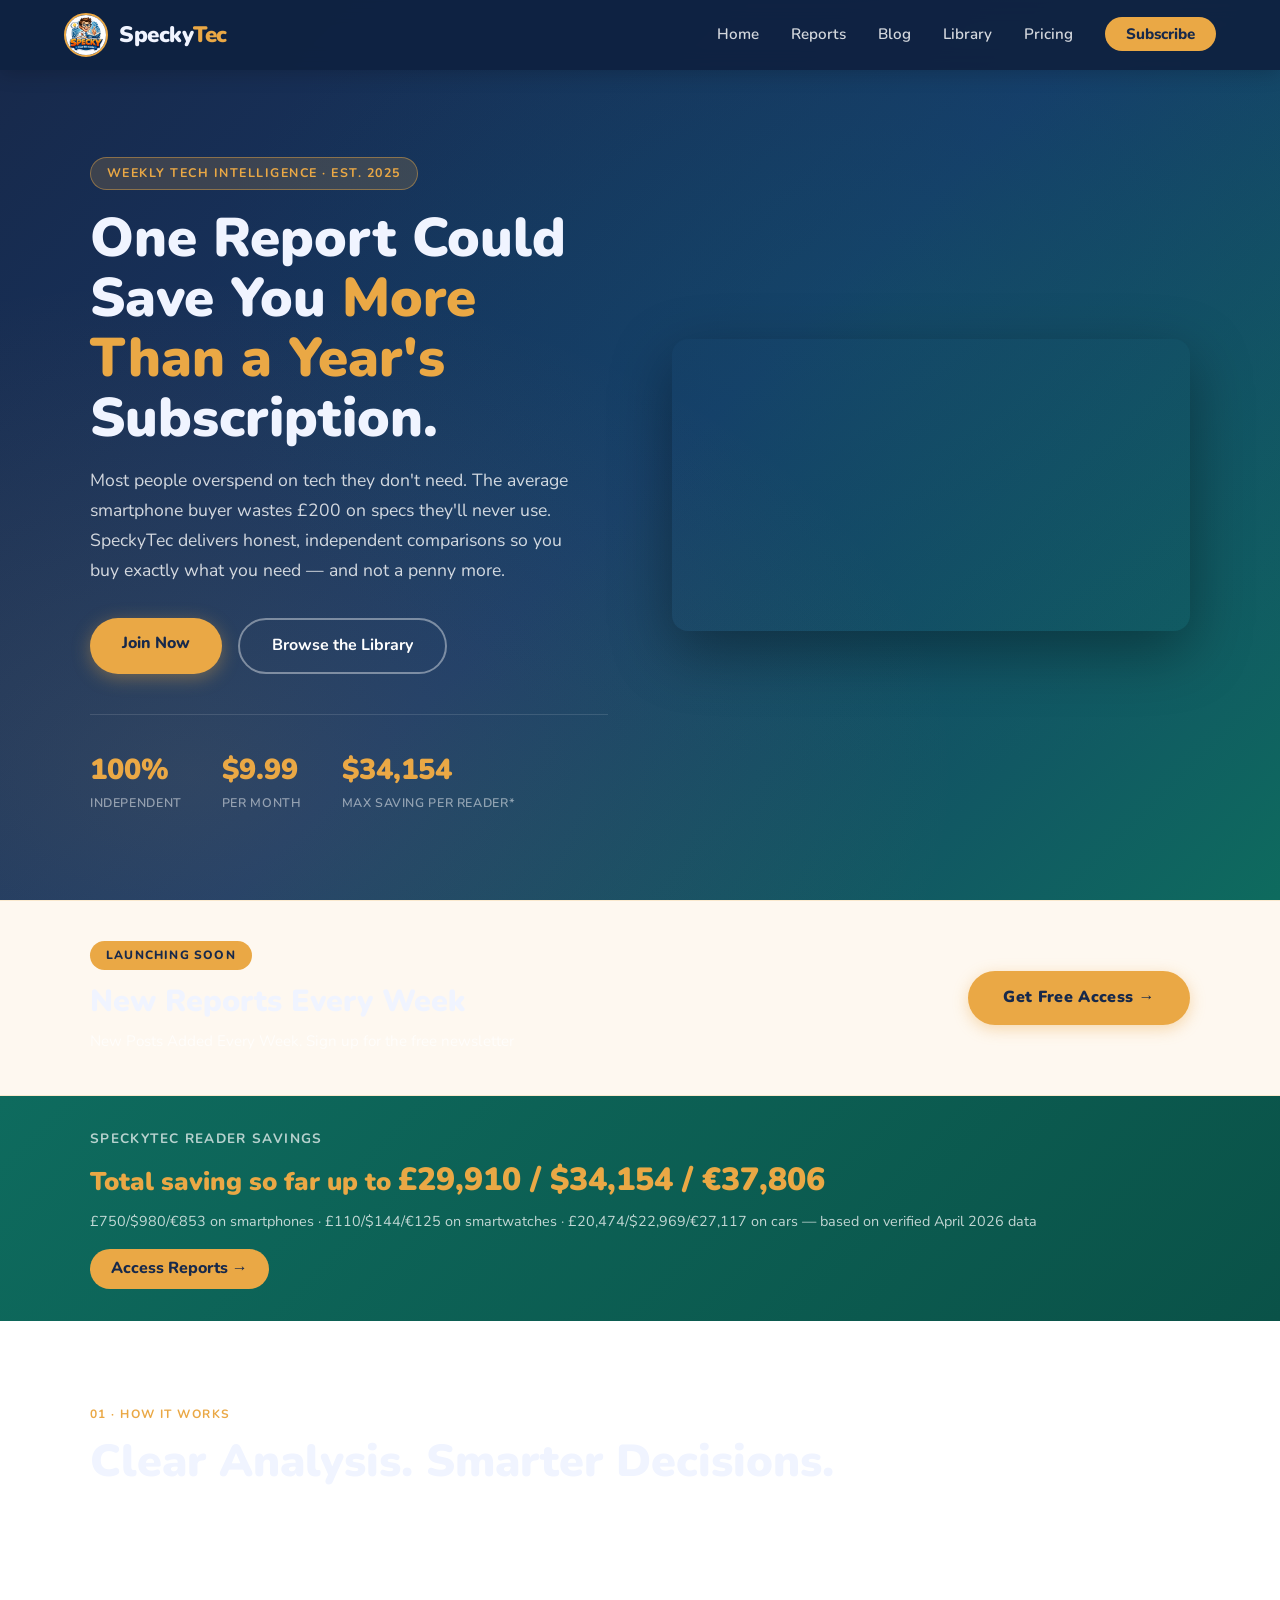
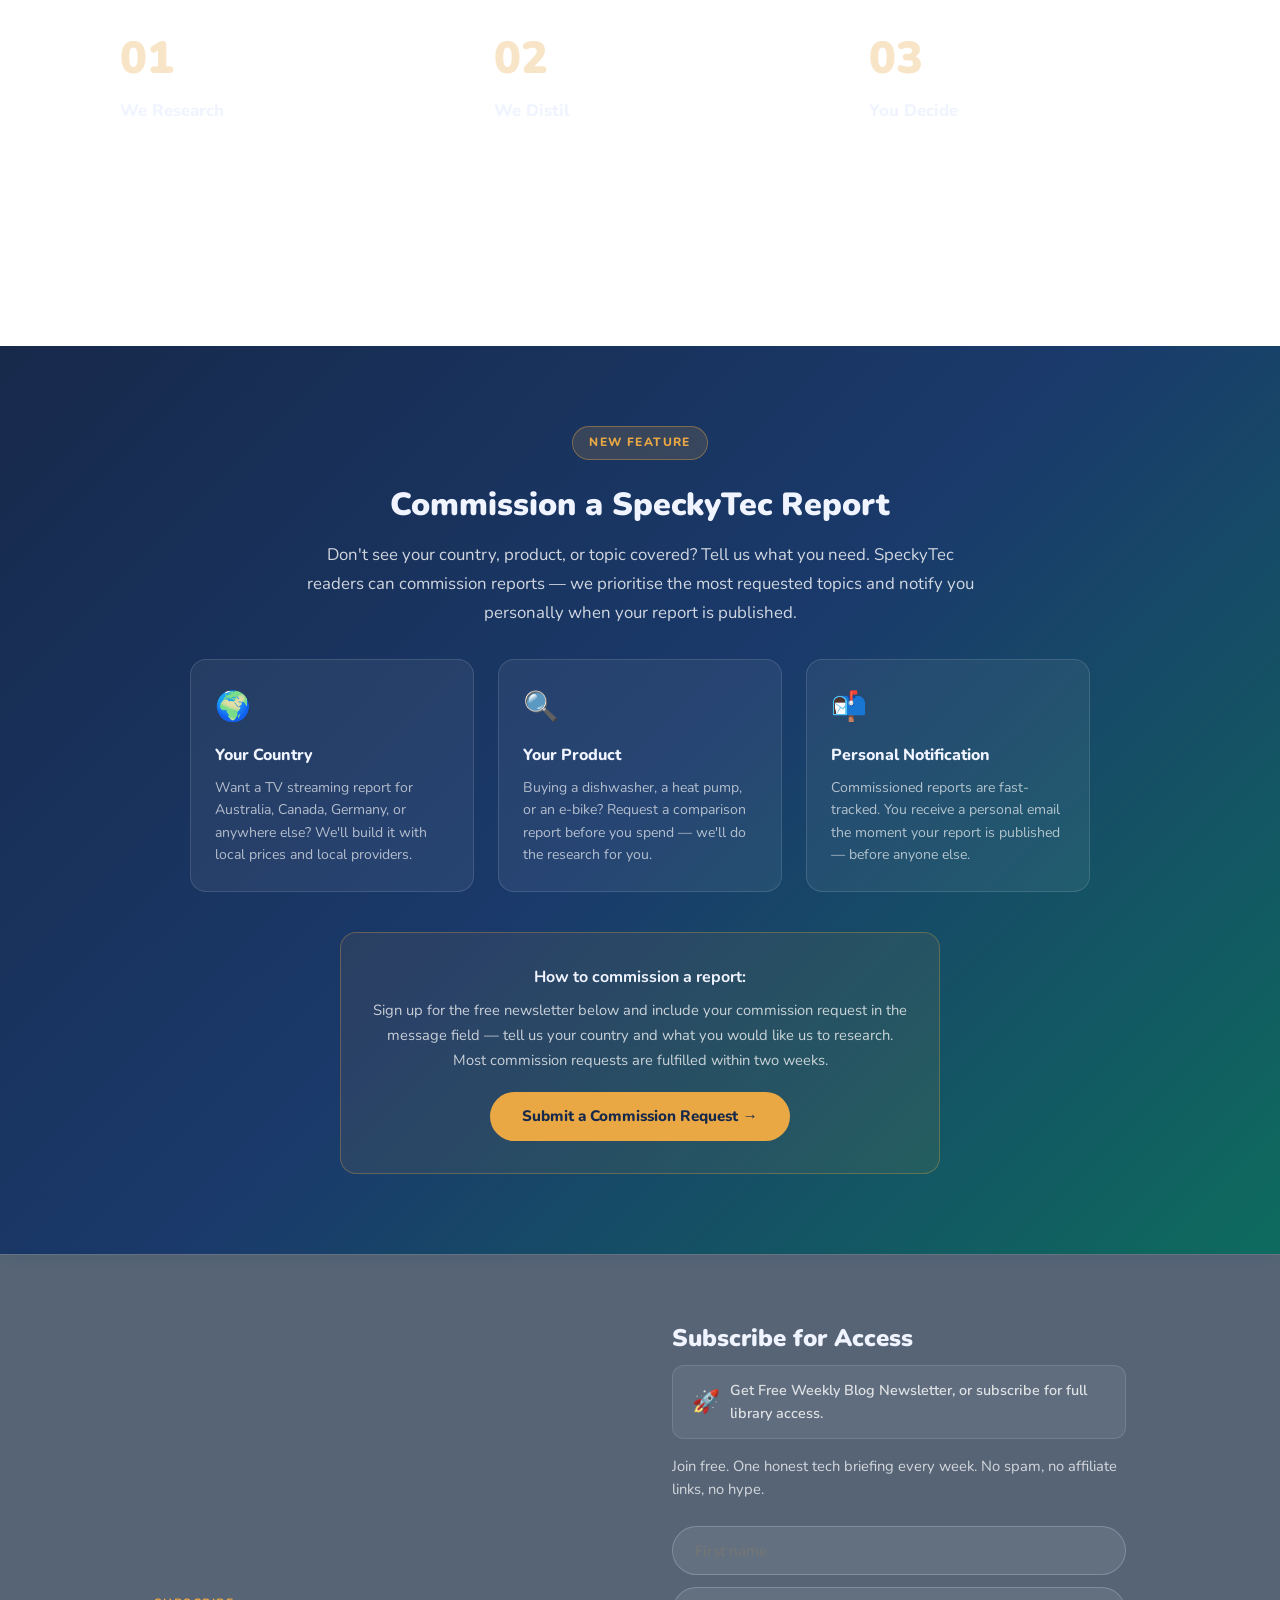
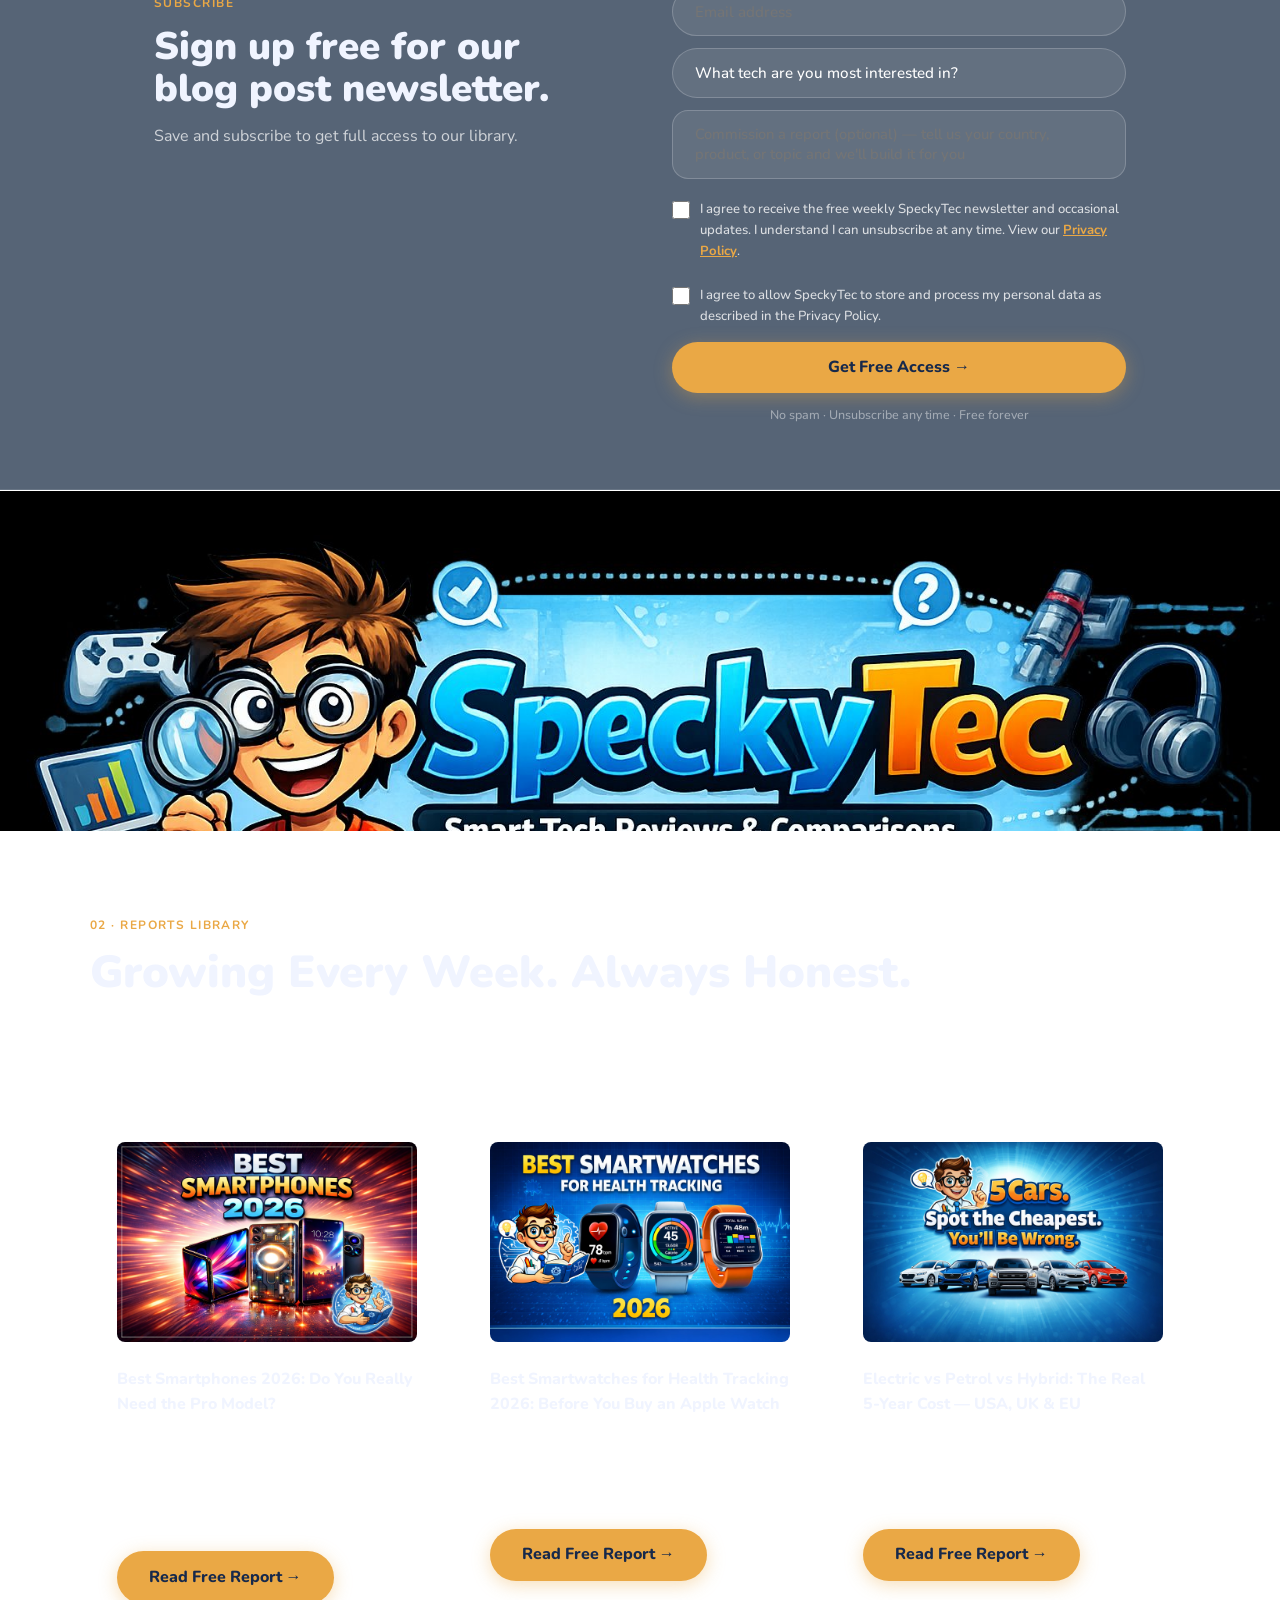
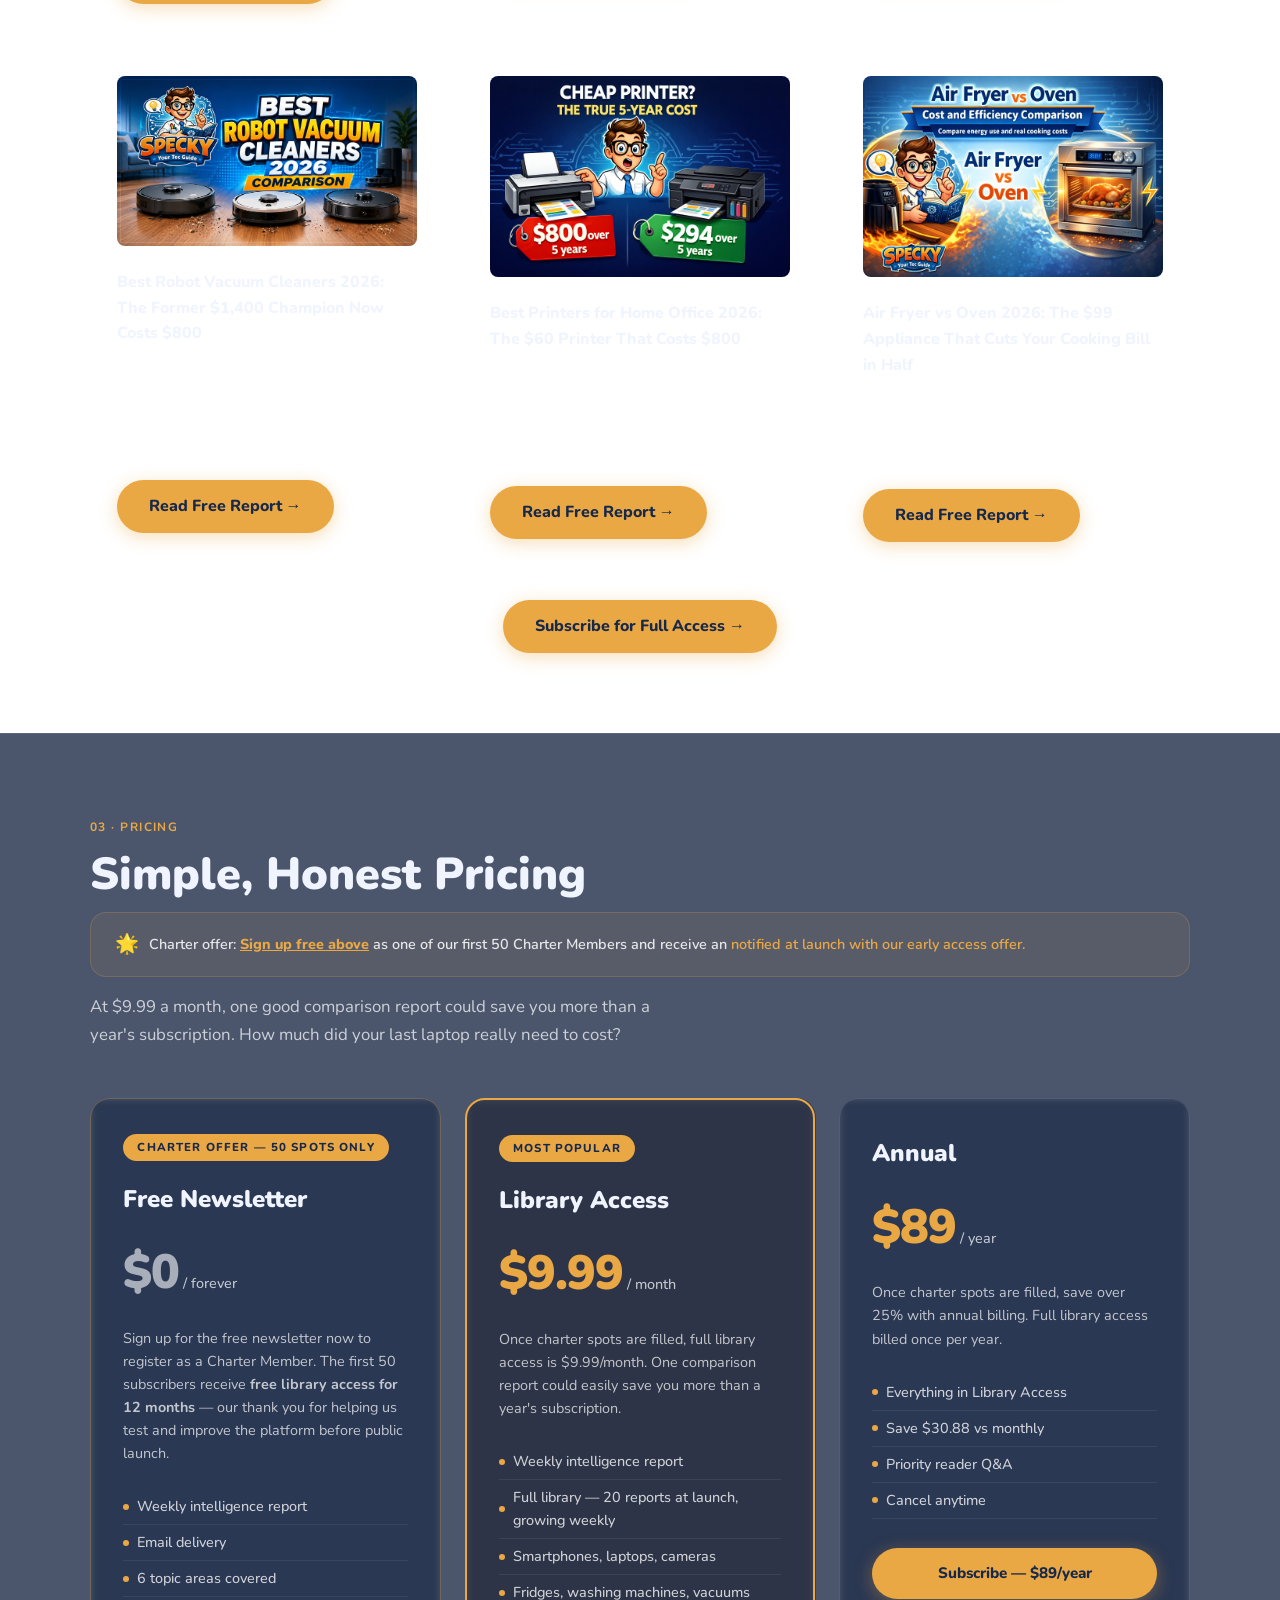
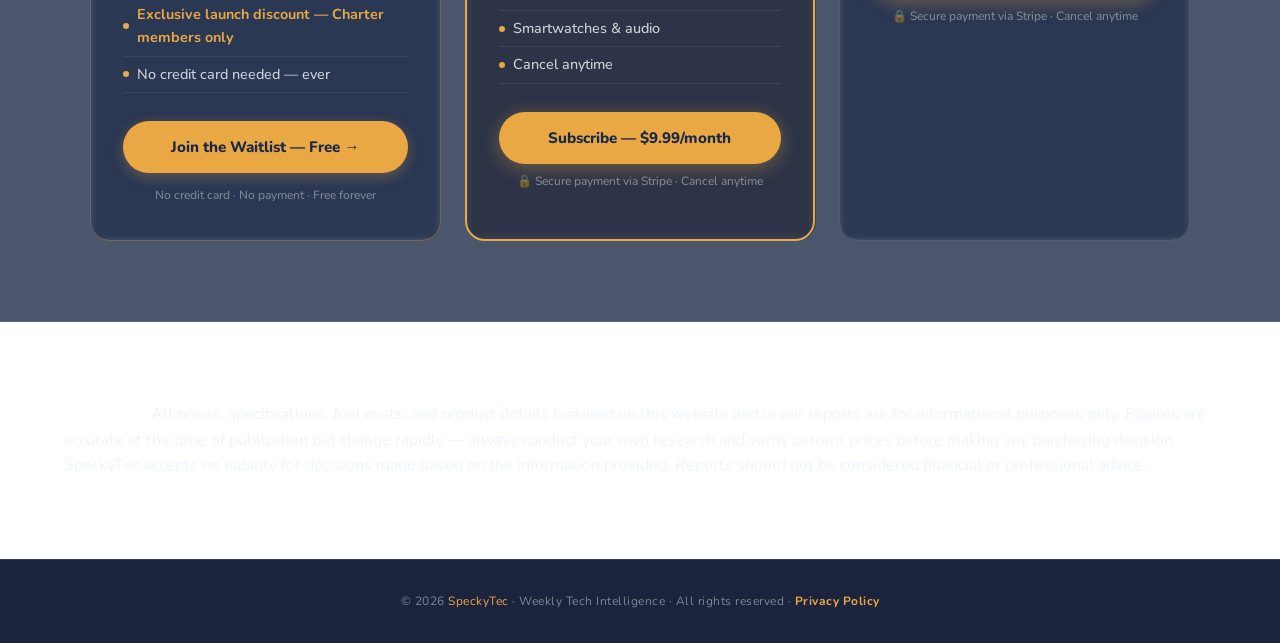
==== commit 26e41bad: "Update hero video ID" ====
--- a/index.html
+++ b/index.html
@@ -38,7 +38,7 @@
       </div>
     </div>
     <div class="hero-image-wrap">
-      <div class="hero-video-wrap"><iframe src="https://www.youtube.com/embed/QSu4BbWU3tc" title="SpeckyTec" allow="accelerometer; autoplay; clipboard-write; encrypted-media; gyroscope; picture-in-picture; web-share" allowfullscreen></iframe></div>
+      <div class="hero-video-wrap"><iframe src="https://www.youtube.com/embed/VrGqse1e7GY" title="SpeckyTec" allow="accelerometer; autoplay; clipboard-write; encrypted-media; gyroscope; picture-in-picture; web-share" allowfullscreen></iframe></div>
     </div>
   </div>
 </section>
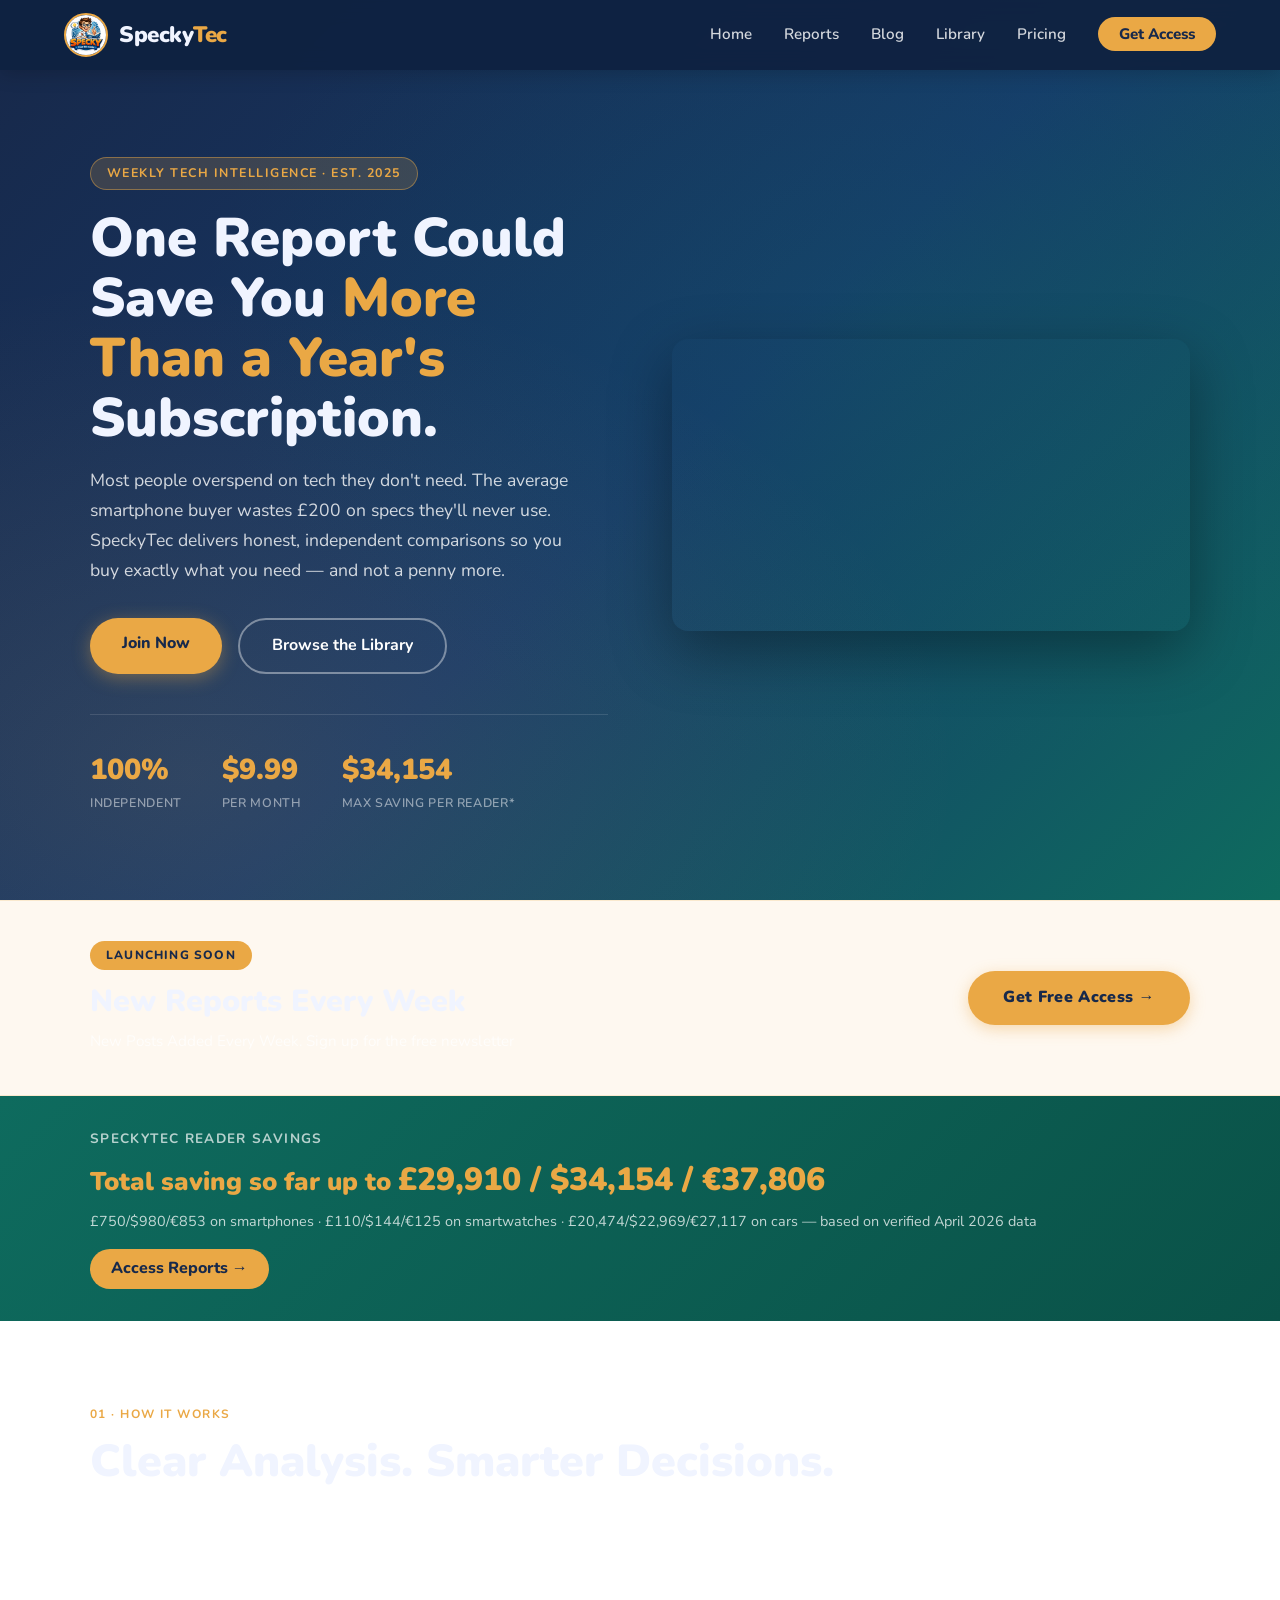
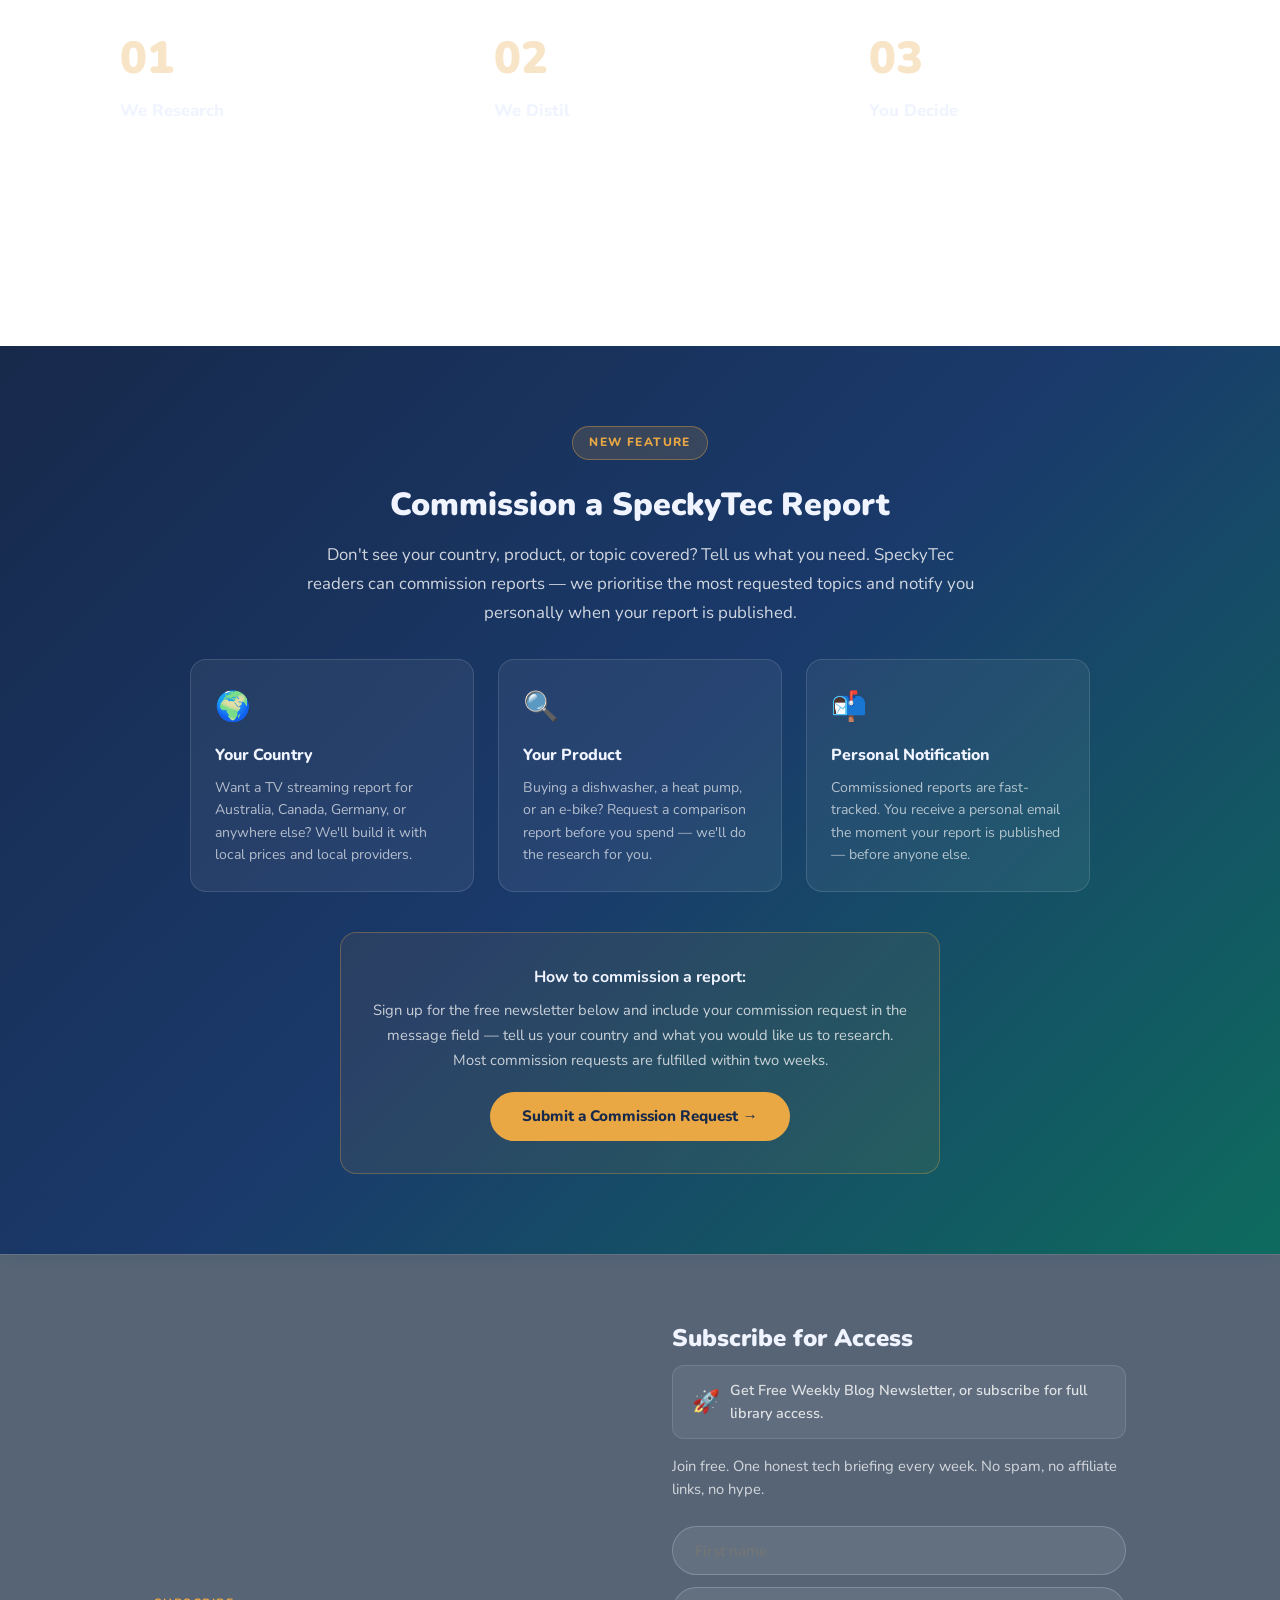
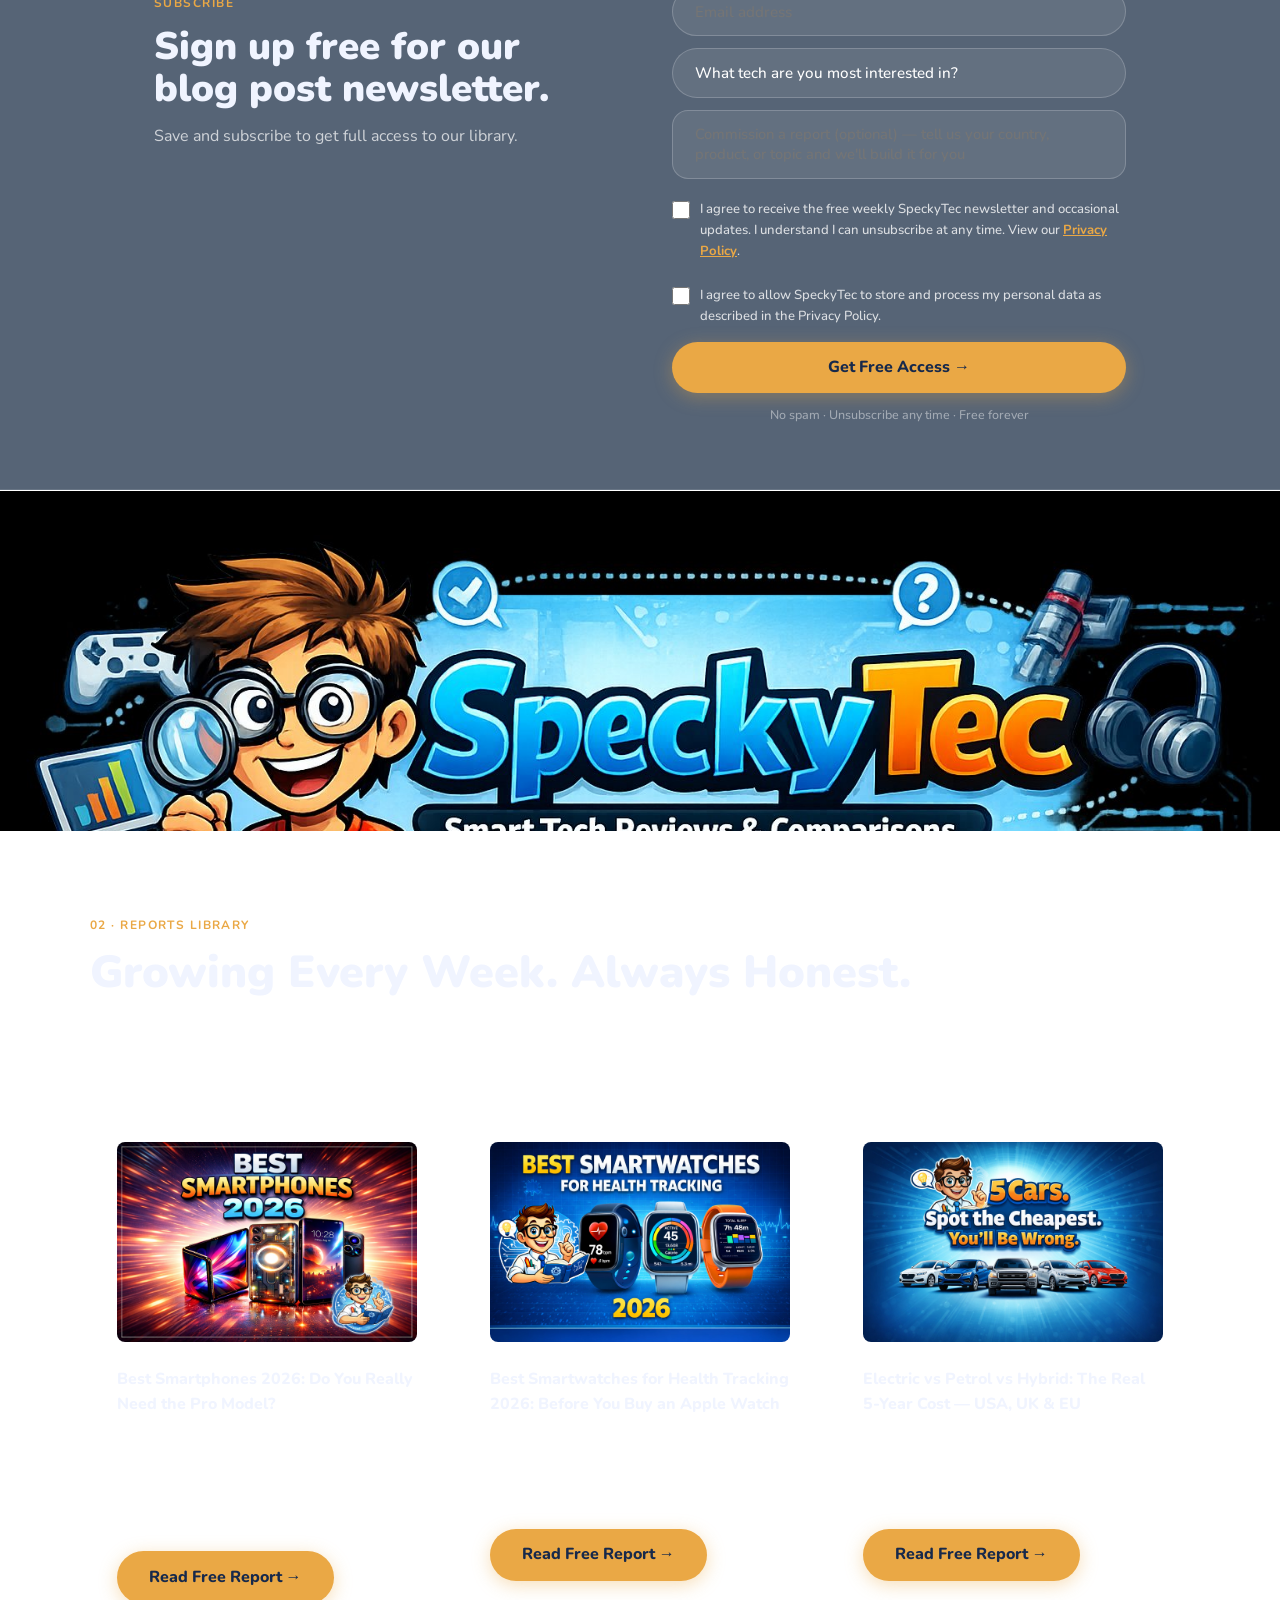
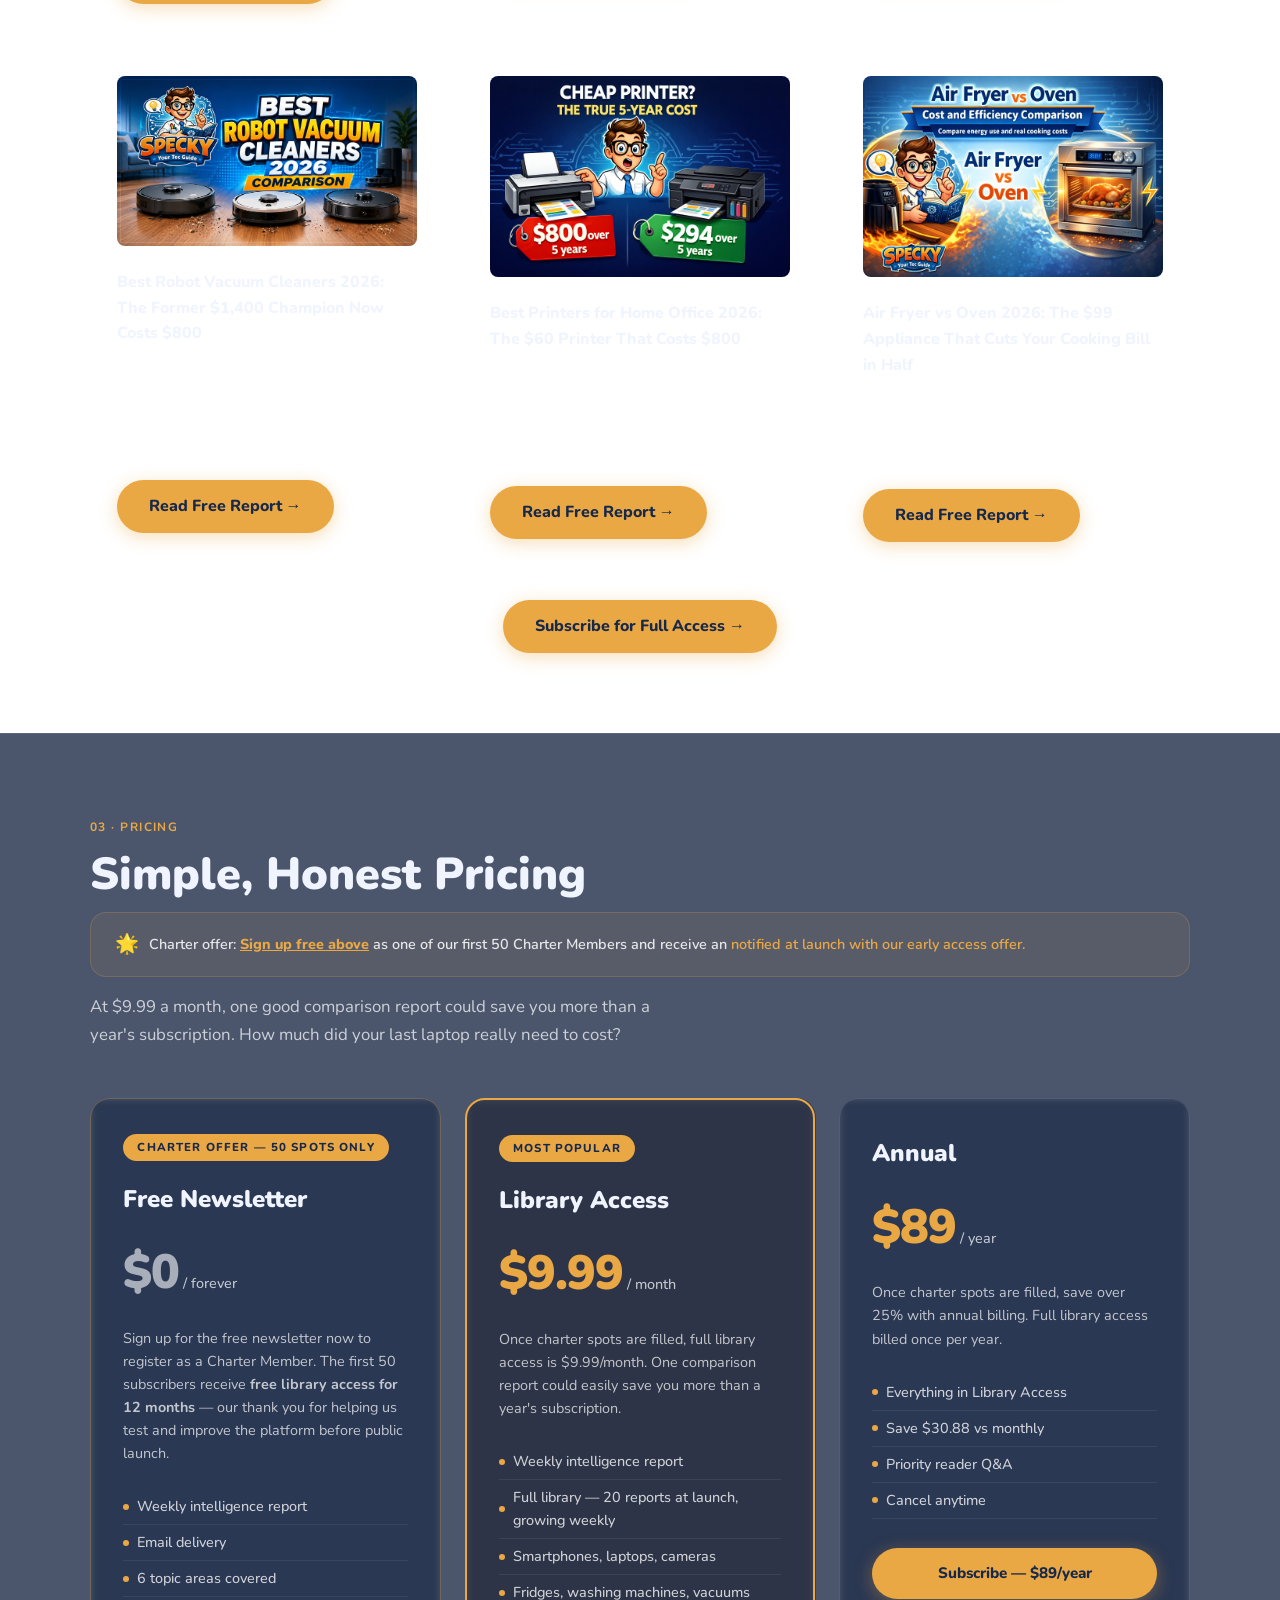
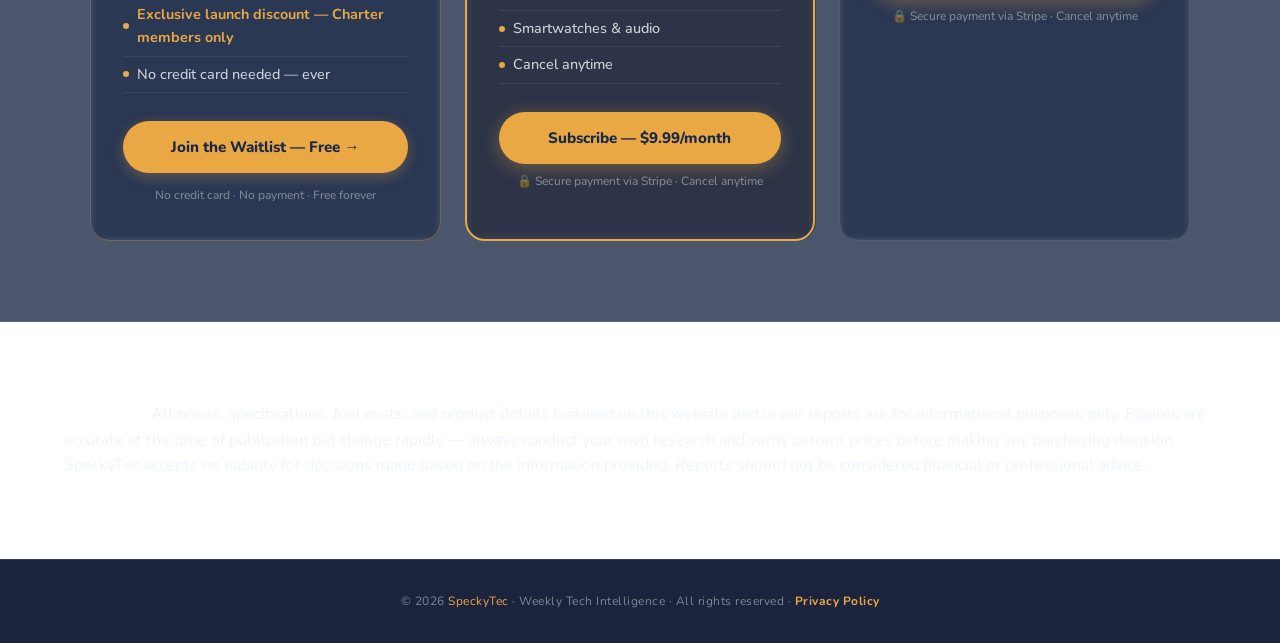
==== commit d0f98c63: "Fix nav Get Access to pricing" ====
--- a/index.html
+++ b/index.html
@@ -13,12 +13,12 @@
 <body>
 <nav>
   <a href="index.html" class="nav-brand"><img src="images/image_1.png" alt="SpeckyTec" class="nav-logo-img"/><span class="nav-wordmark">Specky<span>Tec</span></span></a>
-  <ul class="nav-links"><li><a href="index.html">Home</a></li><li><a href="reports.html">Reports</a></li><li><a href="blog.html">Blog</a></li><li><a href="library.html">Library</a></li><li><a href="index.html#pricing">Pricing</a></li><li><a href="index.html#newsletter" class="nav-cta">Subscribe</a></li></ul>
+  <ul class="nav-links"><li><a href="index.html">Home</a></li><li><a href="reports.html">Reports</a></li><li><a href="blog.html">Blog</a></li><li><a href="library.html">Library</a></li><li><a href="index.html#pricing">Pricing</a></li><li><a href="index.html#pricing" class="nav-cta">Get Access</a></li></ul>
   <button class="hamburger" onclick="toggleMenu()" aria-label="Menu">
     <span></span><span></span><span></span>
   </button>
 </nav>
-<div class="mobile-menu" id="mobileMenu"><a href="index.html">Home</a><a href="reports.html">Reports</a><a href="blog.html">Blog</a><a href="library.html">Library</a><a href="index.html#pricing">Pricing</a><a href="index.html#newsletter" style="color:var(--gold);font-weight:800">Subscribe →</a></div>
+<div class="mobile-menu" id="mobileMenu"><a href="index.html">Home</a><a href="reports.html">Reports</a><a href="blog.html">Blog</a><a href="library.html">Library</a><a href="index.html#pricing">Pricing</a><a href="index.html#pricing" style="color:var(--gold);font-weight:800">Get Access →</a></div>
 
 <!-- HERO -->
 <section class="hero">
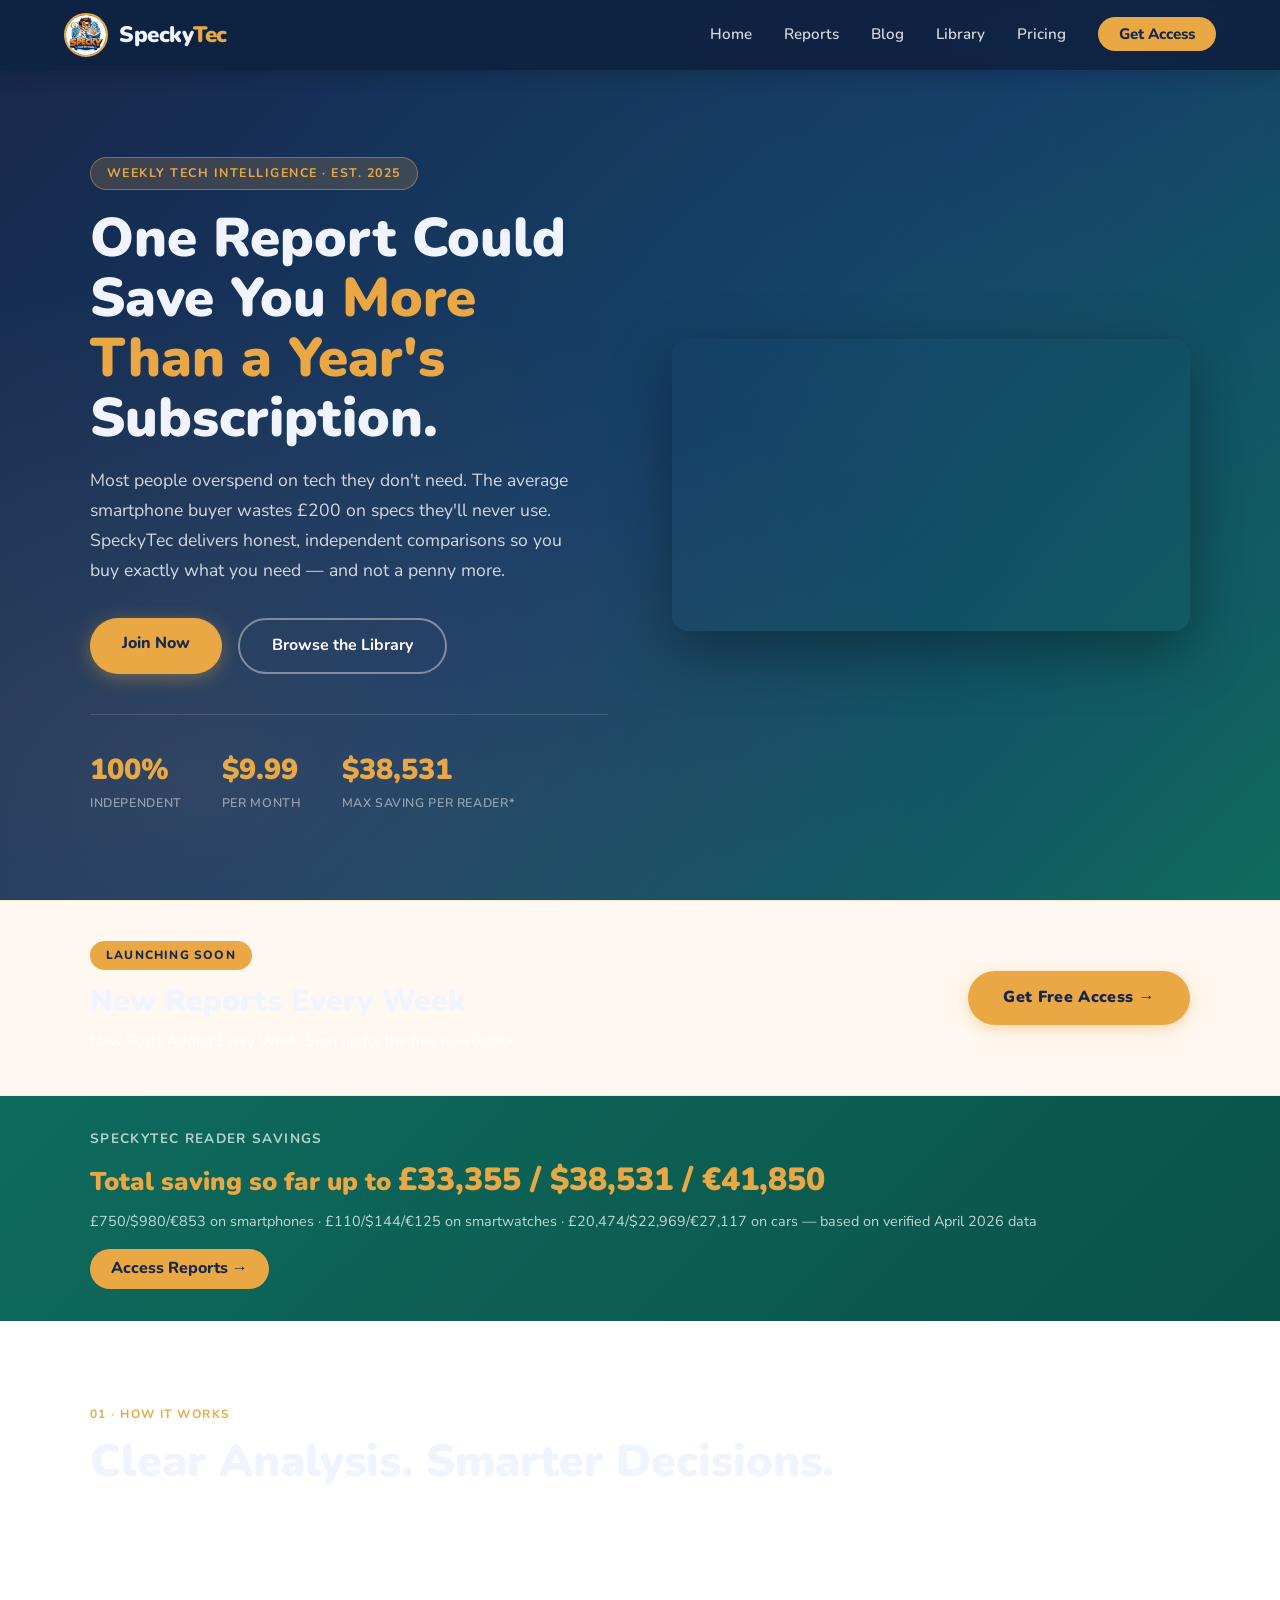
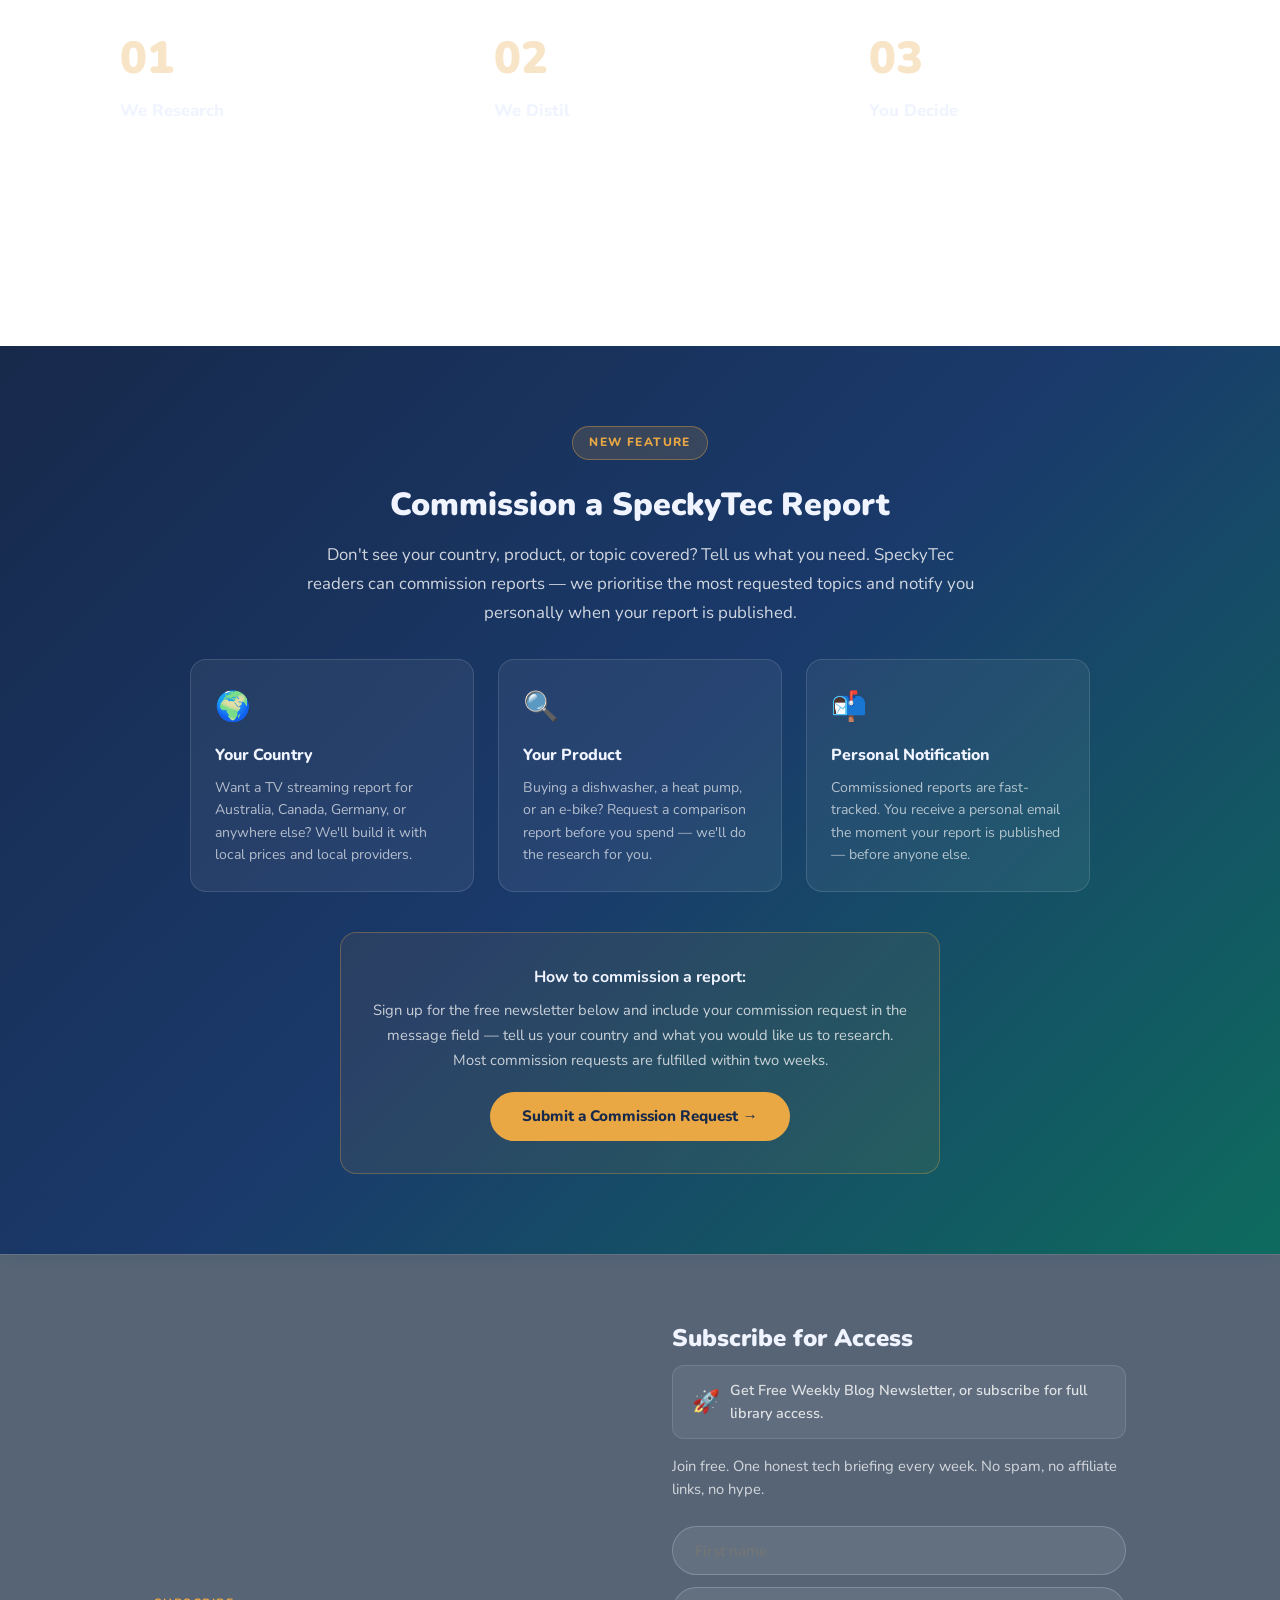
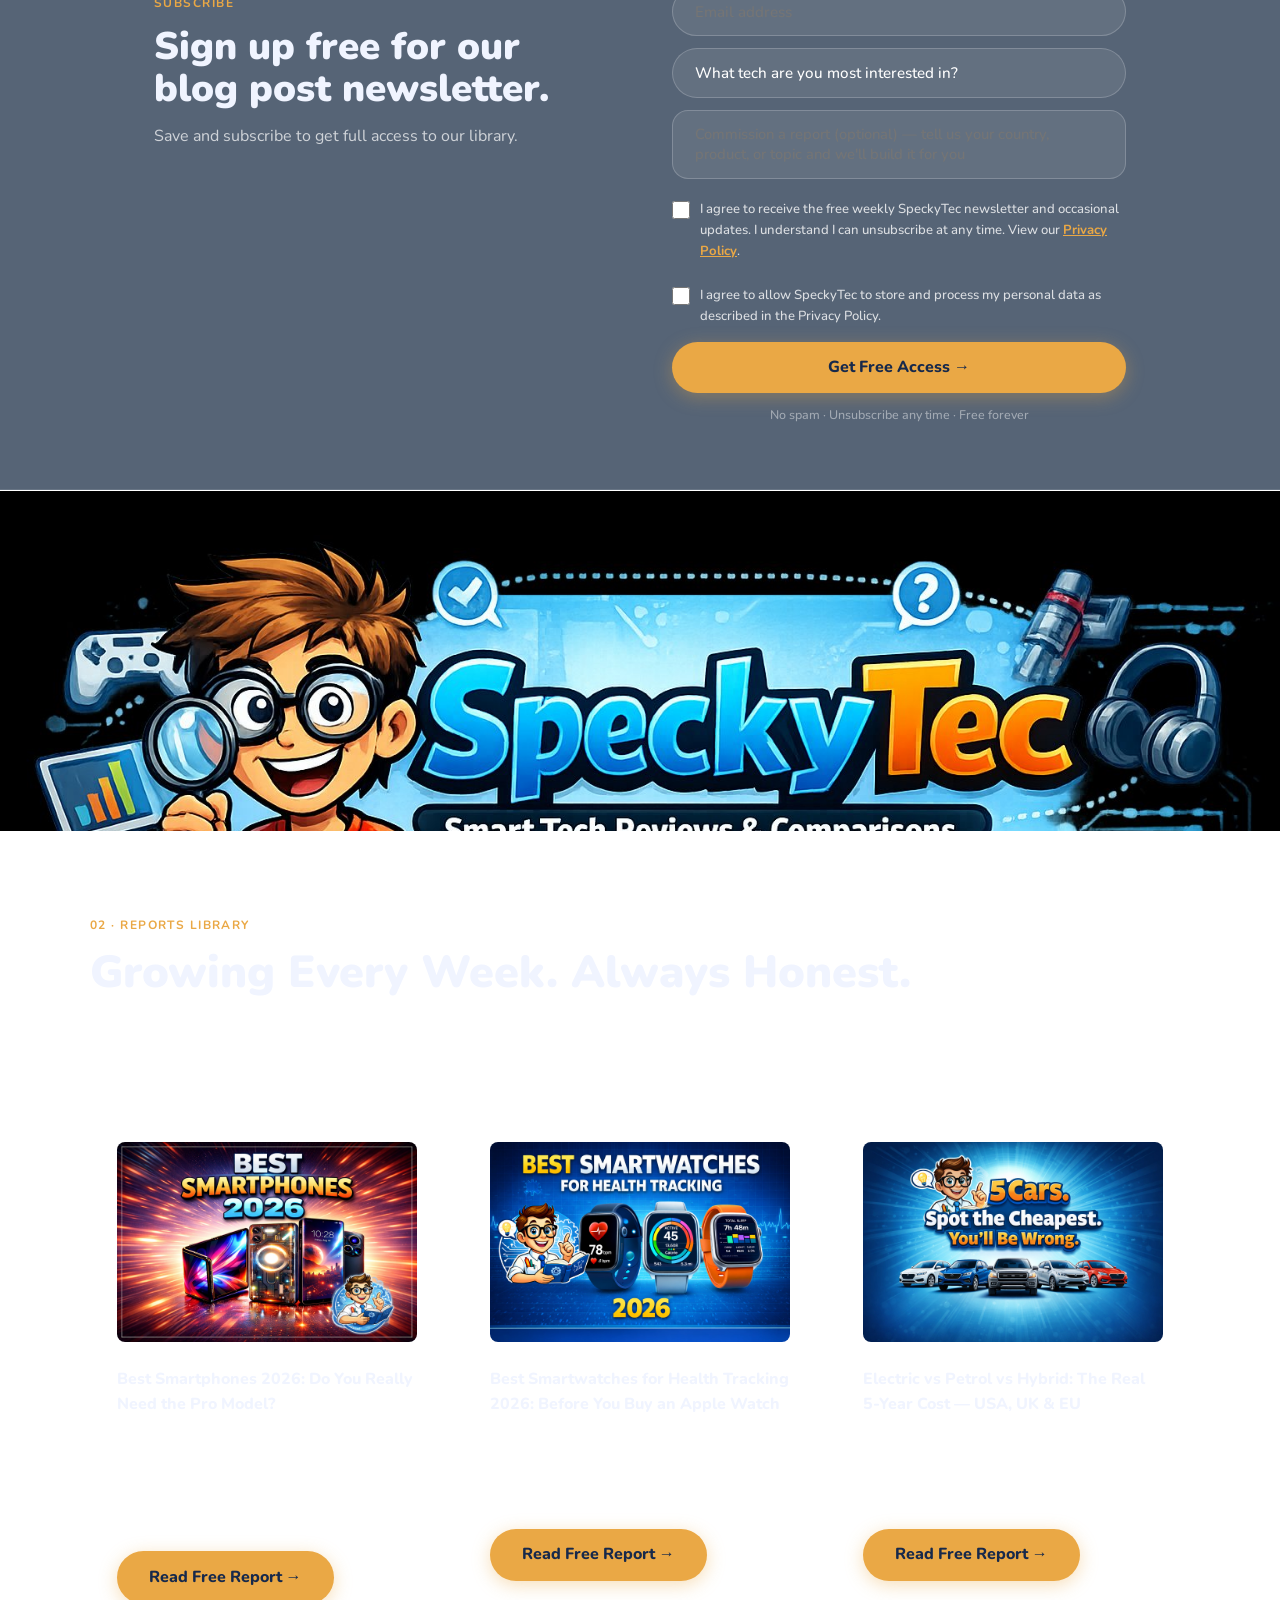
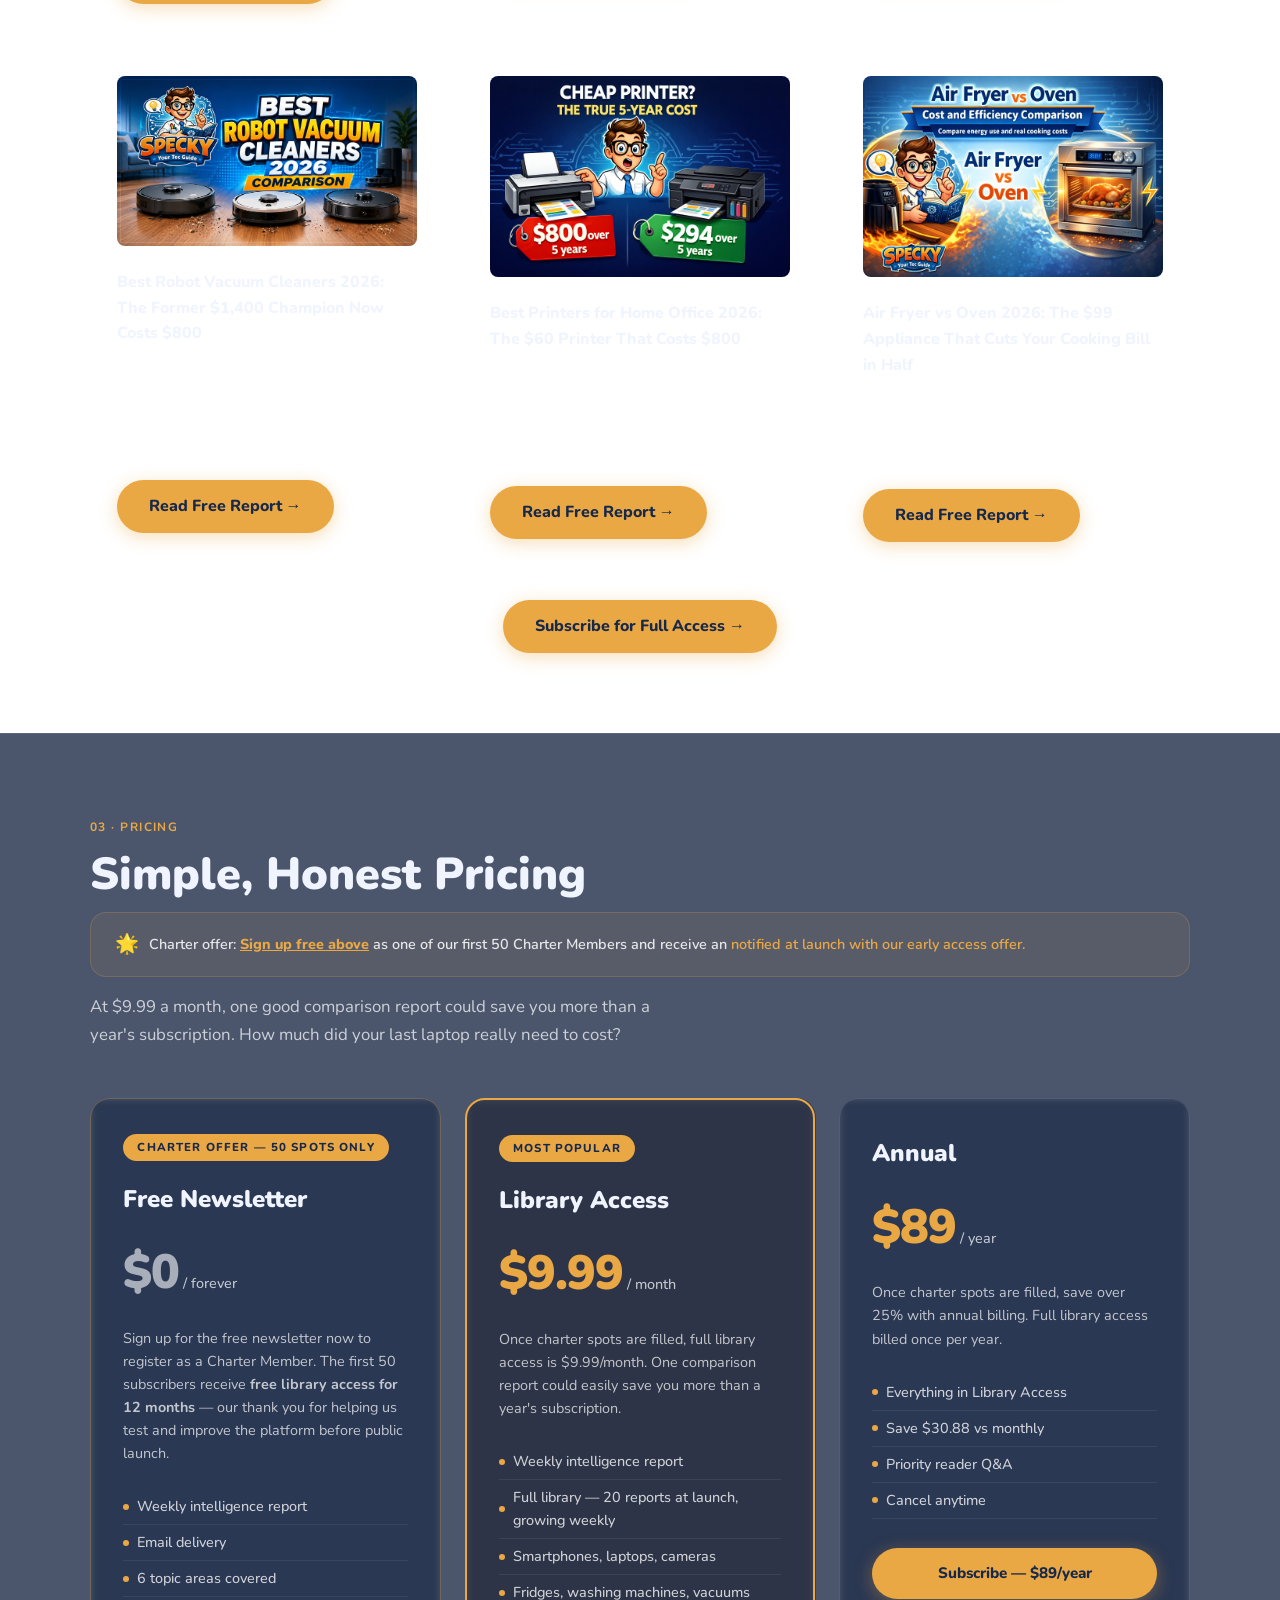
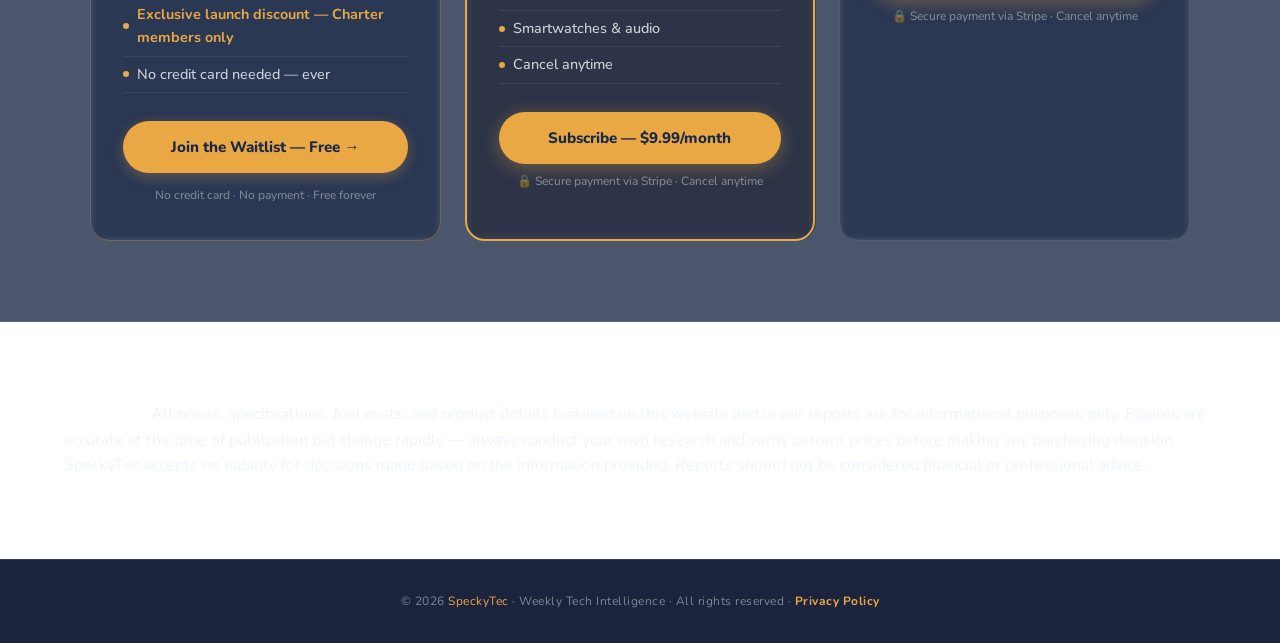
==== commit 6a5e834c: "Add Report 005 Car vs Uber, update savings banner to 38k" ====
--- a/index.html
+++ b/index.html
@@ -34,7 +34,7 @@
       <div class="hero-stats">
         <div><div class="stat-num">100%</div><div class="stat-label">Independent</div></div>
         <div><div class="stat-num">$9.99</div><div class="stat-label">Per Month</div></div>
-        <div><div class="stat-num" id="savings-counter">$34,154</div><div class="stat-label">Max Saving Per Reader*</div></div>
+        <div><div class="stat-num" id="savings-counter">$38,531</div><div class="stat-label">Max Saving Per Reader*</div></div>
       </div>
     </div>
     <div class="hero-image-wrap">
@@ -74,7 +74,7 @@
   <div style="max-width:1100px;margin:0 auto;display:flex;align-items:center;justify-content:space-between;flex-wrap:wrap;gap:1rem">
     <div>
       <div style="font-family:'Nunito',sans-serif;font-size:0.85rem;font-weight:700;color:rgba(255,255,255,0.7);text-transform:uppercase;letter-spacing:0.1em;margin-bottom:0.3rem">SpeckyTec Reader Savings</div>
-      <div style="font-family:'Nunito',sans-serif;font-size:1.6rem;font-weight:900;color:var(--gold)">Total saving so far up to <span style="font-size:2rem">£29,910 / $34,154 / €37,806</span></div>
+      <div style="font-family:'Nunito',sans-serif;font-size:1.6rem;font-weight:900;color:var(--gold)">Total saving so far up to <span style="font-size:2rem">£33,355 / $38,531 / €41,850</span></div>
       <div style="font-size:0.9rem;color:rgba(255,255,255,0.75);margin-top:0.3rem">£750/$980/€853 on smartphones · £110/$144/€125 on smartwatches · £20,474/$22,969/€27,117 on cars — based on verified April 2026 data</div>
     </div>
     <a href="library.html" class="nav-cta" style="display:inline-block;text-decoration:none;white-space:nowrap">Access Reports &#8594;</a>
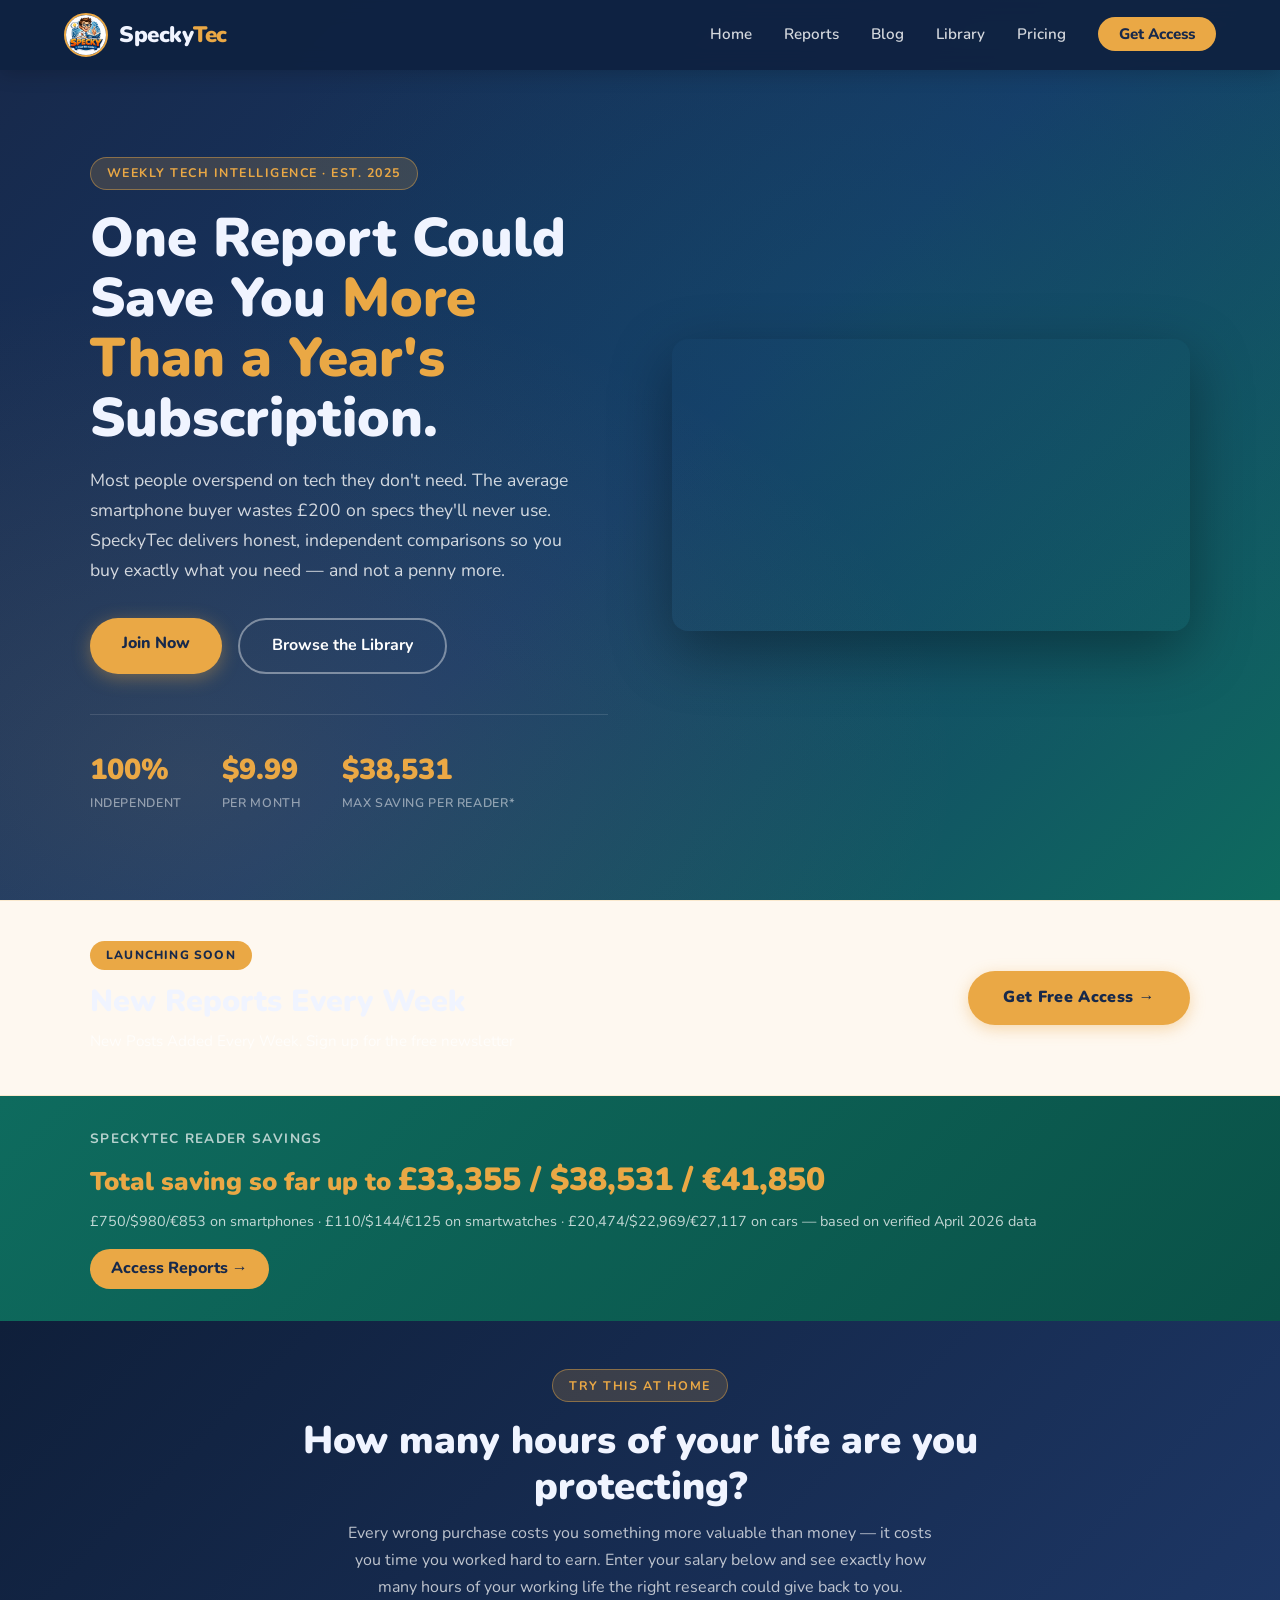
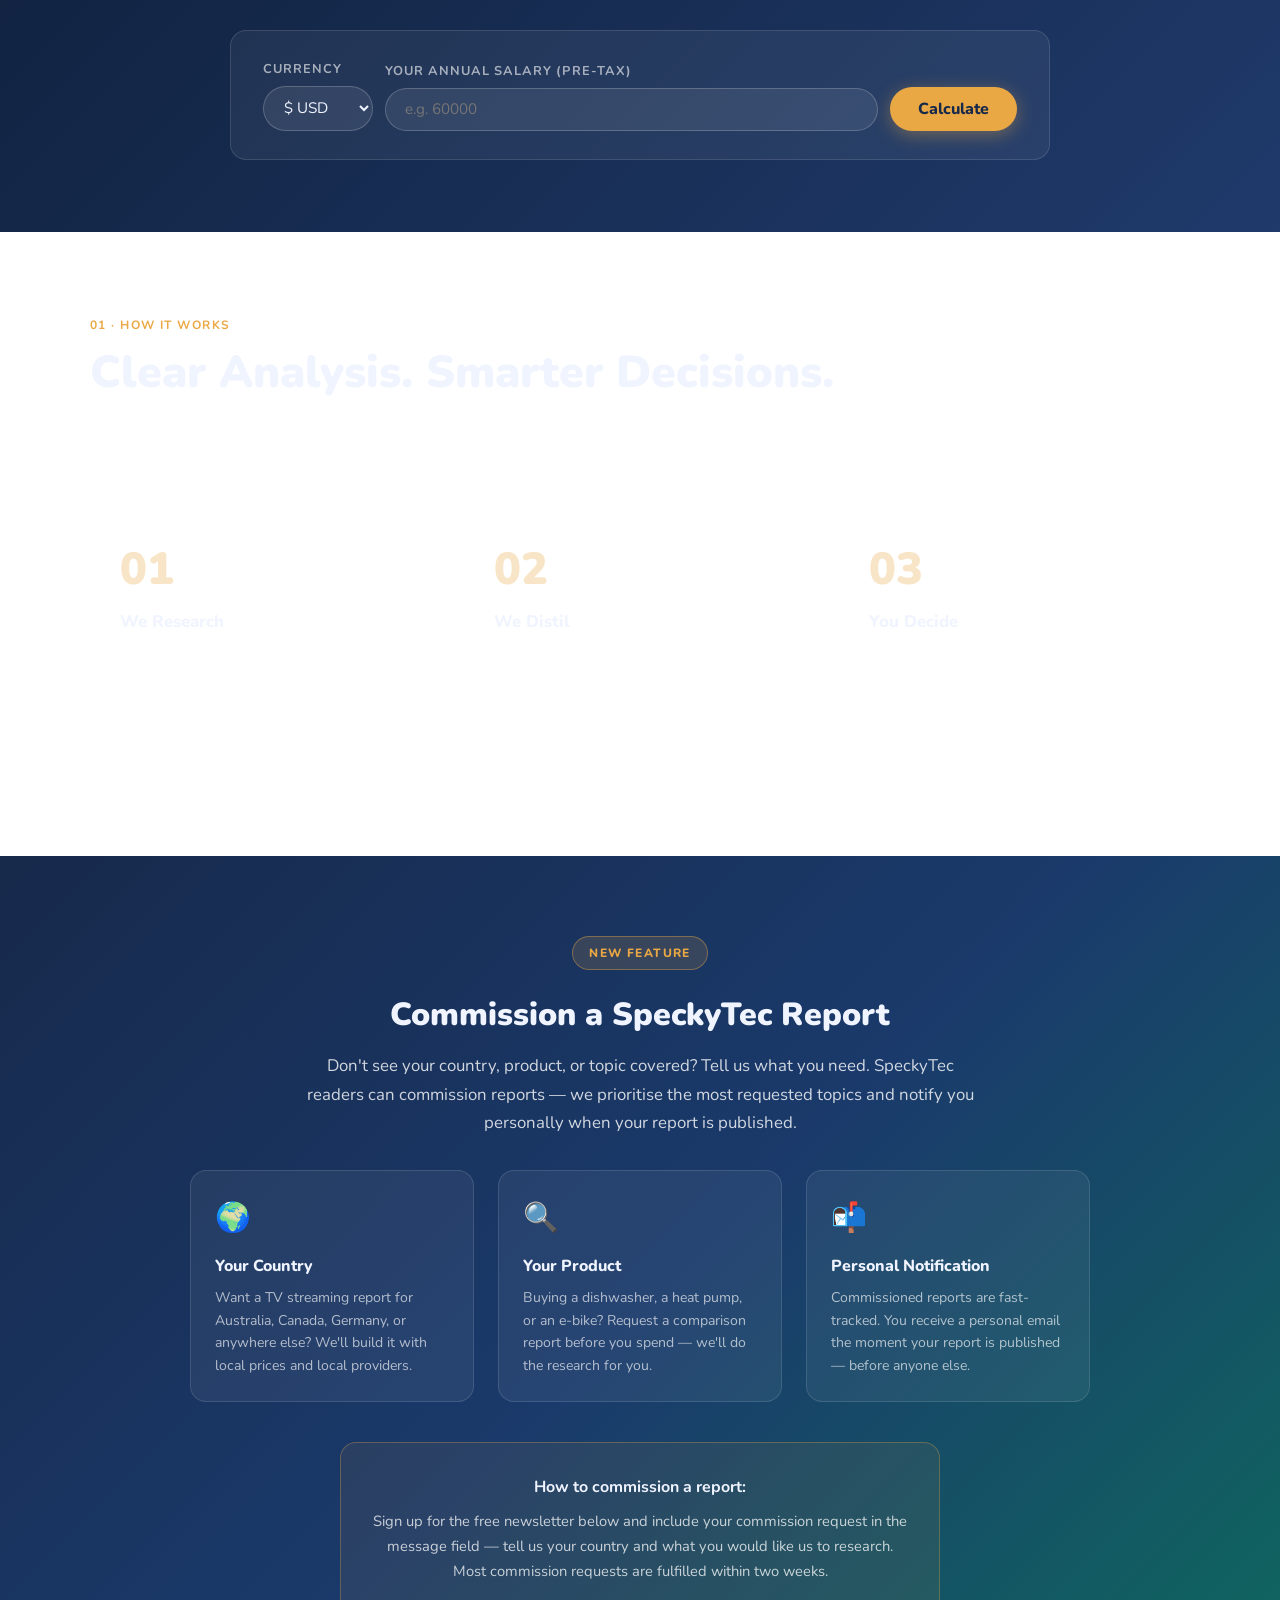
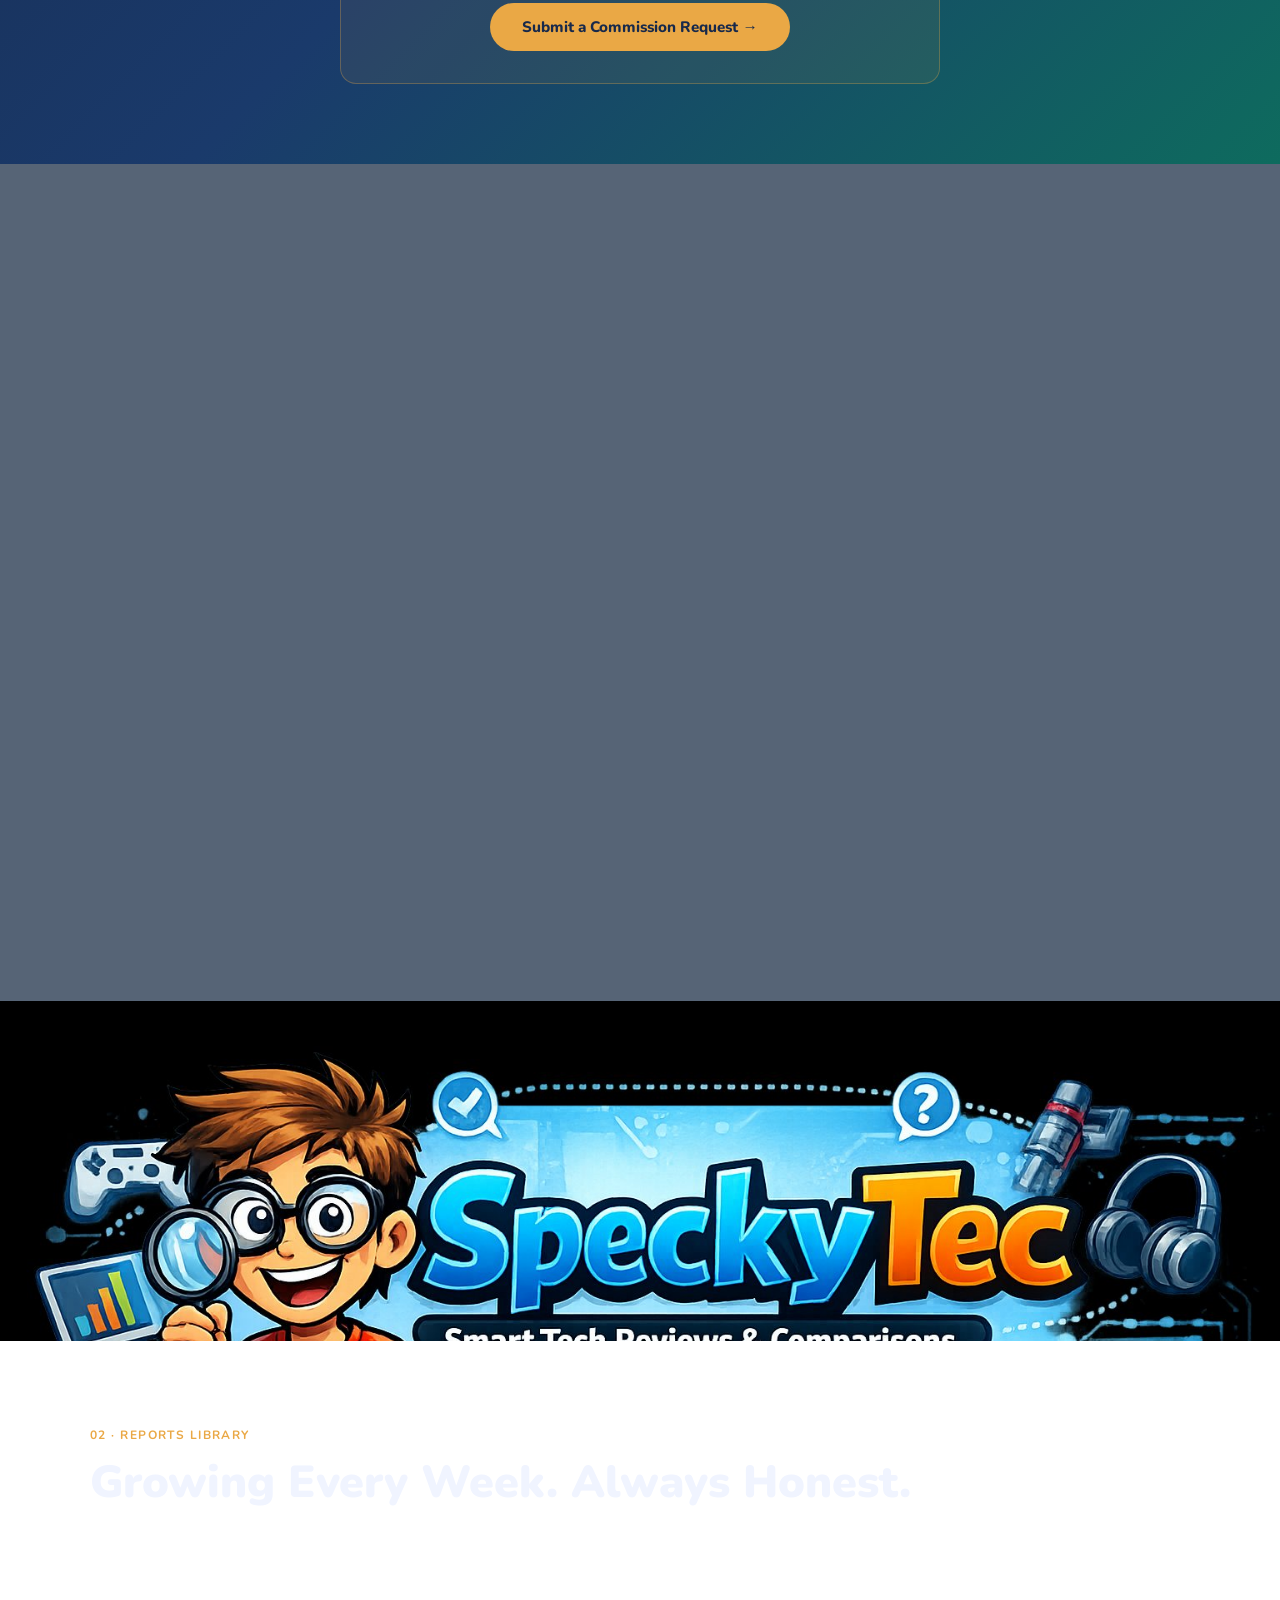
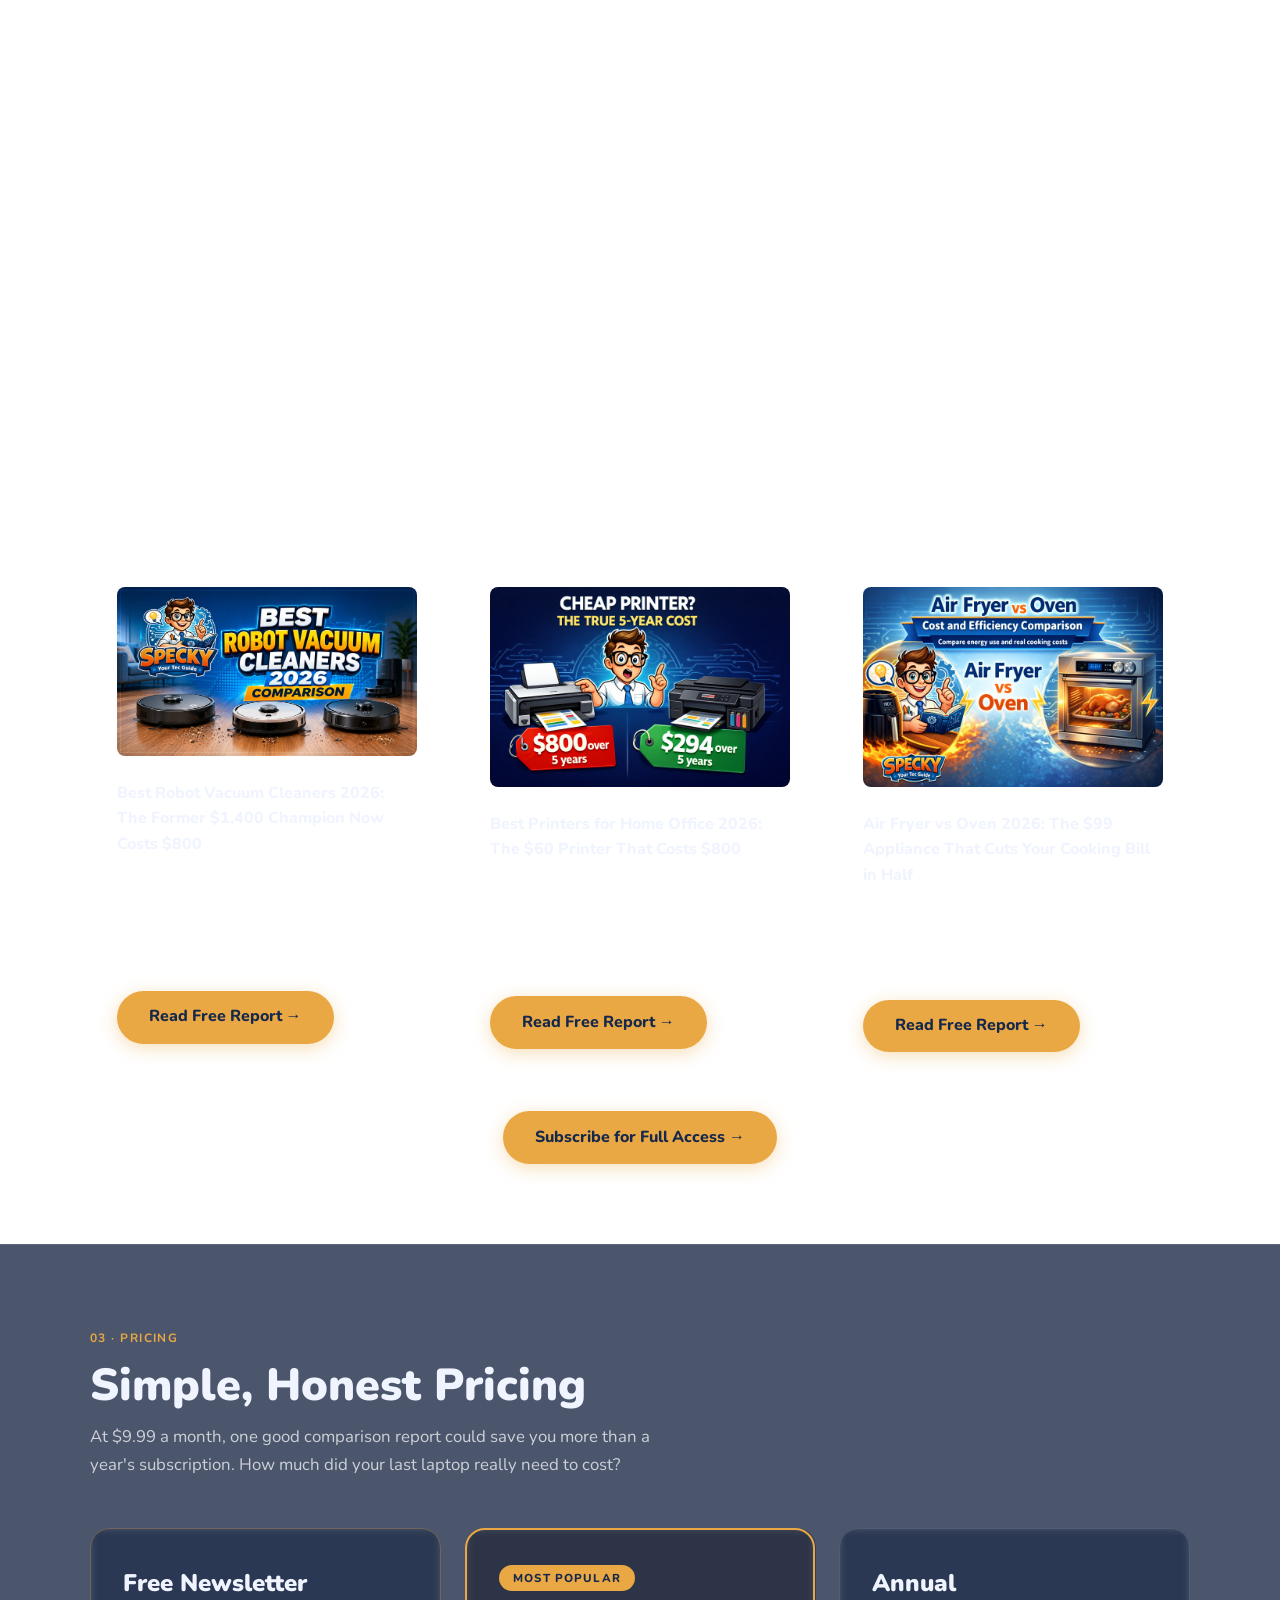
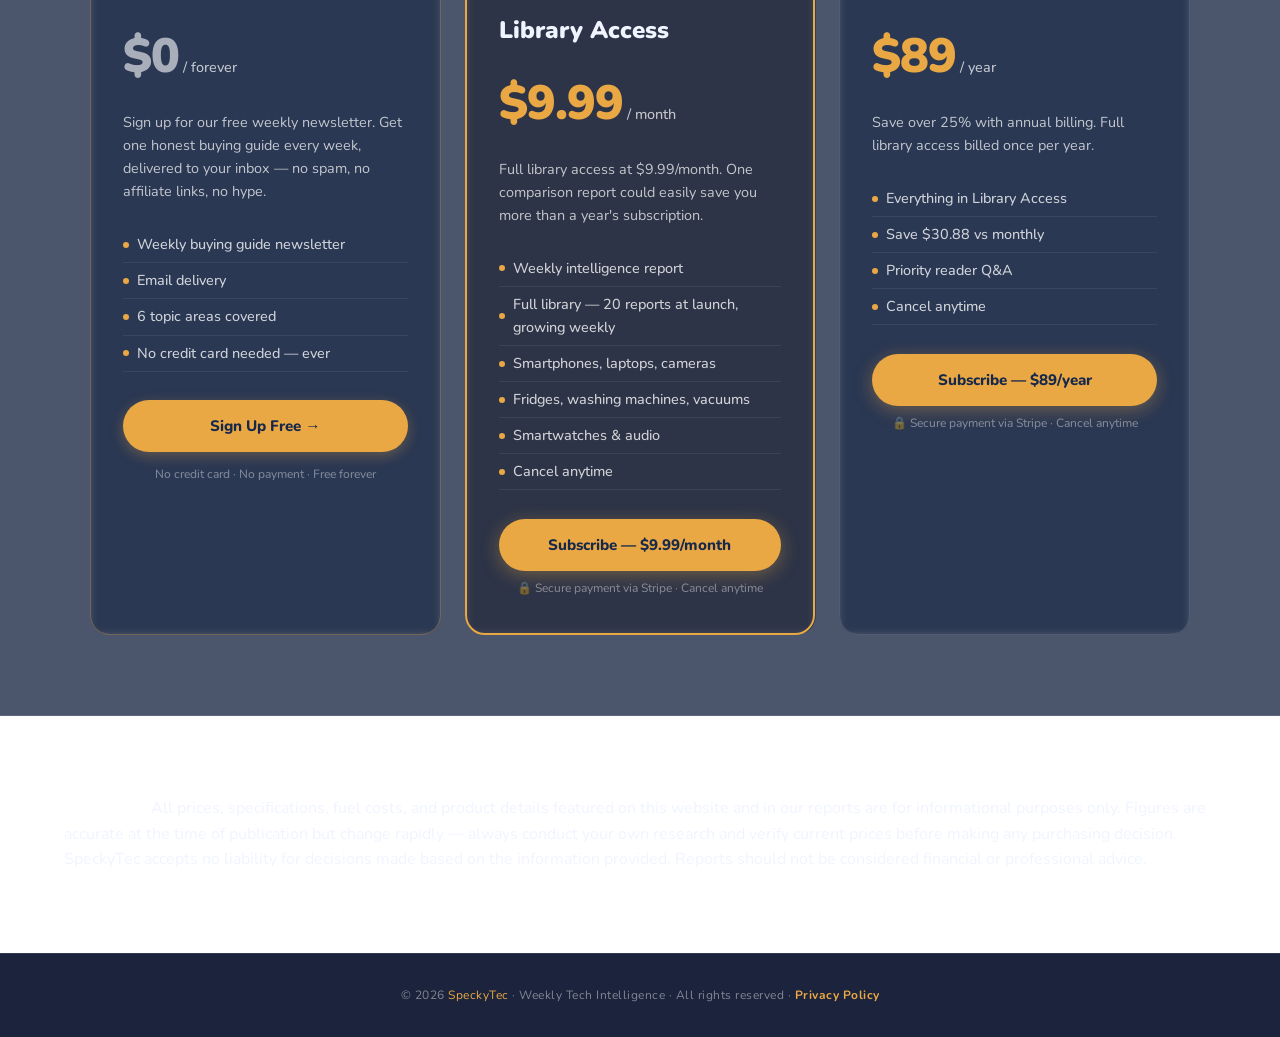
==== commit 74faa857: "Site update" ====
--- a/index.html
+++ b/index.html
@@ -80,6 +80,132 @@
     <a href="library.html" class="nav-cta" style="display:inline-block;text-decoration:none;white-space:nowrap">Access Reports &#8594;</a>
   </div>
 </div>
+
+
+<!-- TIME CALCULATOR -->
+<div style="background:linear-gradient(135deg,#0f1f3a 0%,var(--navy3) 100%);padding:3rem 5%">
+  <div style="max-width:820px;margin:0 auto">
+
+    <div style="text-align:center;margin-bottom:1.8rem">
+      <div style="display:inline-block;background:rgba(234,168,69,0.18);border:1px solid rgba(234,168,69,0.45);color:var(--gold);font-family:'Nunito',sans-serif;font-weight:700;font-size:0.78rem;letter-spacing:0.12em;text-transform:uppercase;padding:0.35rem 1rem;border-radius:50px;margin-bottom:1rem">Try This At Home</div>
+      <h2 style="font-family:'Nunito',sans-serif;font-size:clamp(1.6rem,3.5vw,2.4rem);font-weight:900;color:var(--white);margin:0 0 0.6rem;line-height:1.2">How many hours of your life are you protecting?</h2>
+      <p style="font-family:'Nunito',sans-serif;font-size:1rem;color:rgba(255,255,255,0.72);max-width:600px;margin:0 auto;line-height:1.7">Every wrong purchase costs you something more valuable than money — it costs you time you worked hard to earn. Enter your salary below and see exactly how many hours of your working life the right research could give back to you.</p>
+    </div>
+
+    <div style="background:rgba(255,255,255,0.06);border:1px solid rgba(255,255,255,0.12);border-radius:16px;padding:1.75rem 2rem;margin-bottom:1.5rem">
+      <div style="display:flex;gap:12px;align-items:flex-end;flex-wrap:wrap">
+        <div style="min-width:110px">
+          <label style="display:block;font-family:'Nunito',sans-serif;font-size:0.8rem;font-weight:700;color:rgba(255,255,255,0.6);text-transform:uppercase;letter-spacing:0.08em;margin-bottom:6px">Currency</label>
+          <select id="st-cur" style="background:rgba(255,255,255,0.08);border:1px solid rgba(255,255,255,0.2);border-radius:50px;padding:0.65rem 1rem;font-family:'Nunito',sans-serif;font-size:0.95rem;color:var(--white);outline:none;width:100%;cursor:pointer">
+            <option value="USD">$ USD</option>
+            <option value="GBP">£ GBP</option>
+            <option value="EUR">€ EUR</option>
+          </select>
+        </div>
+        <div style="flex:1;min-width:200px">
+          <label style="display:block;font-family:'Nunito',sans-serif;font-size:0.8rem;font-weight:700;color:rgba(255,255,255,0.6);text-transform:uppercase;letter-spacing:0.08em;margin-bottom:6px">Your annual salary (pre-tax)</label>
+          <input type="number" id="st-sal" placeholder="e.g. 60000" min="1000" onkeydown="if(event.key==='Enter')stCalc()" style="background:rgba(255,255,255,0.08);border:1px solid rgba(255,255,255,0.2);border-radius:50px;padding:0.65rem 1.2rem;font-family:'Nunito',sans-serif;font-size:0.95rem;color:var(--white);outline:none;width:100%;box-sizing:border-box">
+        </div>
+        <button onclick="stCalc()" style="background:var(--gold);color:var(--navy);font-family:'Nunito',sans-serif;font-weight:800;padding:0.7rem 1.75rem;border-radius:50px;font-size:1rem;border:none;cursor:pointer;box-shadow:0 4px 18px rgba(234,168,69,0.38);white-space:nowrap;height:44px">Calculate</button>
+      </div>
+      <p id="st-err" style="font-family:'Nunito',sans-serif;font-size:0.85rem;color:#ff6b6b;margin:0.5rem 0 0;display:none">Please enter a valid salary to continue.</p>
+    </div>
+
+    <div id="st-results" style="display:none">
+
+      <div style="font-family:'Nunito',sans-serif;font-size:0.78rem;font-weight:700;color:rgba(255,255,255,0.5);text-transform:uppercase;letter-spacing:0.1em;margin-bottom:0.75rem">What a wrong decision costs you — in hours worked</div>
+
+      <div id="st-grid" style="display:grid;grid-template-columns:repeat(auto-fit,minmax(200px,1fr));gap:10px;margin-bottom:1.25rem"></div>
+
+      <div style="background:rgba(255,255,255,0.06);border:1px solid rgba(255,255,255,0.12);border-radius:12px;padding:1rem 1.25rem;margin-bottom:1rem;display:flex;align-items:center;justify-content:space-between;flex-wrap:wrap;gap:0.75rem">
+        <div style="font-family:'Nunito',sans-serif;font-size:0.9rem;color:rgba(255,255,255,0.72)">Total working hours at risk across all six categories</div>
+        <div id="st-total" style="font-family:'Nunito',sans-serif;font-size:1.8rem;font-weight:900;color:var(--white)"></div>
+      </div>
+
+      <div id="st-punchline" style="background:rgba(14,107,94,0.25);border:1px solid rgba(14,107,94,0.5);border-radius:12px;padding:1rem 1.25rem;font-family:'Nunito',sans-serif;font-size:0.95rem;color:rgba(255,255,255,0.88);line-height:1.7;margin-bottom:1.25rem"></div>
+
+      <div style="display:flex;align-items:center;justify-content:space-between;flex-wrap:wrap;gap:0.75rem;padding-top:1rem;border-top:1px solid rgba(255,255,255,0.1)">
+        <div style="font-family:'Nunito',sans-serif;font-size:0.9rem;color:rgba(255,255,255,0.6)">Share this with someone who needs to see it</div>
+        <div style="display:flex;gap:10px;flex-wrap:wrap">
+          <button onclick="stShare()" style="background:transparent;border:1px solid rgba(255,255,255,0.25);color:var(--white);font-family:'Nunito',sans-serif;font-weight:700;padding:0.55rem 1.2rem;border-radius:50px;font-size:0.9rem;cursor:pointer">Share ↗</button>
+          <a href="library.html" style="background:var(--gold);color:var(--navy);font-family:'Nunito',sans-serif;font-weight:800;padding:0.55rem 1.4rem;border-radius:50px;font-size:0.9rem;text-decoration:none;display:inline-block">See the reports →</a>
+        </div>
+      </div>
+
+    </div>
+  </div>
+</div>
+
+<script>
+(function(){
+  var sym={USD:'$',GBP:'£',EUR:'€'};
+  var sub={USD:9.99,GBP:7.99,EUR:8.99};
+  var prods={
+    USD:[
+      {name:'Smartphone',desc:'Overpaying for the wrong model',saving:380},
+      {name:'Laptop',desc:'Wrong spec or hidden running costs',saving:520},
+      {name:'Washing Machine',desc:'Purchase + 5yr energy difference',saving:610},
+      {name:'Robot Vacuum',desc:'Overpaying vs comparable model',saving:340},
+      {name:'Dishwasher',desc:'Purchase + 5yr energy difference',saving:480},
+      {name:'Petrol vs Electric vs Hybrid',desc:'3yr fuel & running cost difference',saving:3200,car:true}
+    ],
+    GBP:[
+      {name:'Smartphone',desc:'Overpaying for the wrong model',saving:320},
+      {name:'Laptop',desc:'Wrong spec or hidden running costs',saving:440},
+      {name:'Washing Machine',desc:'Purchase + 5yr energy difference',saving:530},
+      {name:'Robot Vacuum',desc:'Overpaying vs comparable model',saving:290},
+      {name:'Dishwasher',desc:'Purchase + 5yr energy difference',saving:410},
+      {name:'Petrol vs Electric vs Hybrid',desc:'3yr fuel & running cost difference',saving:2800,car:true}
+    ],
+    EUR:[
+      {name:'Smartphone',desc:'Overpaying for the wrong model',saving:350},
+      {name:'Laptop',desc:'Wrong spec or hidden running costs',saving:480},
+      {name:'Washing Machine',desc:'Purchase + 5yr energy difference',saving:560},
+      {name:'Robot Vacuum',desc:'Overpaying vs comparable model',saving:310},
+      {name:'Dishwasher',desc:'Purchase + 5yr energy difference',saving:440},
+      {name:'Petrol vs Electric vs Hybrid',desc:'3yr fuel & running cost difference',saving:2950,car:true}
+    ]
+  };
+
+  window.stCalc=function(){
+    var salary=parseFloat(document.getElementById('st-sal').value);
+    var currency=document.getElementById('st-cur').value;
+    var errEl=document.getElementById('st-err');
+    if(!salary||salary<1000){errEl.style.display='block';return;}
+    errEl.style.display='none';
+    var s=sym[currency];
+    var hourly=salary/52/40;
+    var ps=prods[currency];
+    var totalHrs=0;
+    var html='';
+    ps.forEach(function(p){
+      var hrs=p.saving/hourly;
+      totalHrs+=hrs;
+      var cardBg=p.car?'background:rgba(14,107,94,0.3);border:1px solid rgba(14,107,94,0.6)':'background:rgba(255,255,255,0.06);border:1px solid rgba(255,255,255,0.1)';
+      var nameCol=p.car?'color:#4dd4b8':'color:rgba(255,255,255,0.55)';
+      var hrsCol=p.car?'color:#4dd4b8':'color:var(--white)';
+      html+='<div style="'+cardBg+';border-radius:12px;padding:0.9rem 1rem">'
+        +'<div style="font-family:\'Nunito\',sans-serif;font-size:0.78rem;font-weight:700;'+nameCol+';text-transform:uppercase;letter-spacing:0.06em;margin-bottom:0.2rem">'+p.name+'</div>'
+        +'<div style="font-family:\'Nunito\',sans-serif;font-size:0.8rem;color:rgba(255,255,255,0.5);margin-bottom:0.4rem">'+p.desc+'</div>'
+        +'<div style="font-family:\'Nunito\',sans-serif;font-size:0.85rem;color:rgba(255,255,255,0.45);margin-bottom:0.25rem">Potential saving: '+s+p.saving.toLocaleString()+'</div>'
+        +'<div style="font-family:\'Nunito\',sans-serif;font-size:1.5rem;font-weight:900;'+hrsCol+'">'+hrs.toFixed(1)+'<span style="font-size:0.85rem;font-weight:400;color:rgba(255,255,255,0.5)"> hrs worked</span></div>'
+        +'</div>';
+    });
+    document.getElementById('st-grid').innerHTML=html;
+    document.getElementById('st-total').textContent=Math.round(totalHrs)+' hours';
+    var subMins=Math.round(sub[currency]/(hourly/60));
+    var carHrs=Math.round(ps[5].saving/hourly);
+    document.getElementById('st-punchline').innerHTML='On your salary, avoiding just the car decision alone saves you <strong>'+carHrs+' hours</strong> of working time. A SpeckyTec subscription costs you just <strong>'+subMins+' minutes a month</strong> — less than a coffee break. The research pays for itself the moment it steers you away from a single wrong choice.';
+    document.getElementById('st-results').style.display='block';
+  };
+
+  window.stShare=function(){
+    if(navigator.share){navigator.share({title:'SpeckyTec — What are wrong purchases really costing you?',text:'Find out how many hours of your working life a bad purchase costs you.',url:'https://speckytec.com'});}
+    else if(navigator.clipboard){navigator.clipboard.writeText('https://speckytec.com').then(function(){alert('Link copied to clipboard!');});}
+  };
+})();
+</script>
+
 
 <!-- HOW IT WORKS -->
 <div class="section-wrap" id="how-it-works">
@@ -235,11 +361,9 @@
     <div id="hs-success" style="display:none;padding:2rem;border:2px solid var(--gold);border-radius:20px;text-align:center">
       <div style="font-size:2.5rem;margin-bottom:0.5rem">&#127881;</div>
       <p style="font-size:1.2rem;font-weight:900;color:var(--gold);margin-bottom:0.5rem;font-family:'Nunito',sans-serif">You're in! &#127775;</p>
-      <p style="font-size:0.95rem;color:rgba(255,255,255,0.75);font-family:'Nunito',sans-serif;line-height:1.6">Welcome to SpeckyTec — you are now on the waitlist! 🎉<br/><br/>
-<strong style="color:var(--gold)">Your Charter Member Access Code: SPECKY50</strong><br/><br/>
-As one of our first 50 subscribers you have free library access for 12 months.<br/>
-Go to <a href="library.html" style="color:var(--gold)">speckytec.com/library</a> → click ⭐ Charter Member → enter code <strong>SPECKY50</strong> and your email address.<br/><br/>
-We will also email you as each new report is published.</p>
+      <p style="font-size:0.95rem;color:rgba(255,255,255,0.75);font-family:'Nunito',sans-serif;line-height:1.6">Welcome to SpeckyTec — you're now signed up for the free weekly newsletter.<br/><br/>
+We'll be in touch as each new report is published. In the meantime, browse our six free reports in the <a href="library.html" style="color:var(--gold)">report library</a>.<br/><br/>
+To unlock the full library, <a href="#pricing" style="color:var(--gold)">subscribe for $9.99/month</a>.</p>
     </div>
     <script src="script.js"></script>
   </div>
@@ -307,32 +431,27 @@
 <div class="section-inner">
   <span class="section-tag">03 · Pricing</span>
   <h2 class="section-title">Simple, Honest Pricing</h2>
-  <div style="background:rgba(234,168,69,0.08);border:1px solid rgba(234,168,69,0.2);border-radius:16px;padding:1rem 1.5rem;margin-bottom:1rem;display:flex;align-items:center;gap:10px">
-    <span style="font-size:1.2rem">&#127775;</span>
-    <p style="font-size:0.9rem;color:rgba(255,255,255,0.85);font-weight:600;margin:0">Charter offer: <a href="#newsletter" style="color:var(--gold);font-weight:800;text-decoration:underline" onclick="document.getElementById('newsletter').scrollIntoView({behavior:'smooth'});return false">Sign up free above</a> as one of our first 50 Charter Members and receive an <span style="color:var(--gold)">notified at launch with our early access offer.</p>
-  </div>
+
   <p class="section-sub">At $9.99 a month, one good comparison report could save you more than a year's subscription. How much did your last laptop really need to cost?</p>
   <div class="plans">
     <div class="plan" style="border:1px solid rgba(234,168,69,0.3)">
-      <span class="plan-badge" style="background:var(--gold);color:var(--navy);display:inline-block;font-family:'Nunito',sans-serif;font-size:0.72rem;font-weight:800;letter-spacing:0.1em;text-transform:uppercase;padding:0.25rem 0.9rem;border-radius:50px;margin-bottom:1.2rem">Charter Offer — 50 Spots Only</span>
       <span class="plan-name">Free Newsletter</span>
       <div class="plan-price"><span class="plan-amount" style="color:rgba(255,255,255,0.6)">$0</span><span class="plan-period">/ forever</span></div>
-      <p class="plan-desc">Sign up for the free newsletter now to register as a Charter Member. The first 50 subscribers receive <strong>free library access for 12 months</strong> — our thank you for helping us test and improve the platform before public launch.</p>
+      <p class="plan-desc">Sign up for our free weekly newsletter. Get one honest buying guide every week, delivered to your inbox — no spam, no affiliate links, no hype.</p>
       <ul class="plan-features">
-        <li>Weekly intelligence report</li>
+        <li>Weekly buying guide newsletter</li>
         <li>Email delivery</li>
         <li>6 topic areas covered</li>
-        <li><strong style="color:var(--gold)">Exclusive launch discount — Charter members only</strong></li>
         <li>No credit card needed — ever</li>
       </ul>
-      <a href="#newsletter" style="display:block;text-align:center;padding:0.85rem;border-radius:50px;font-size:0.95rem;font-weight:800;text-decoration:none;background:var(--gold);color:var(--navy);font-family:'Nunito',sans-serif;transition:all 0.2s;box-shadow:0 4px 14px rgba(234,168,69,0.3)" onclick="document.getElementById('newsletter').scrollIntoView({behavior:'smooth'});return false">Join the Waitlist — Free &#8594;</a>
+      <a href="#newsletter" style="display:block;text-align:center;padding:0.85rem;border-radius:50px;font-size:0.95rem;font-weight:800;text-decoration:none;background:var(--gold);color:var(--navy);font-family:'Nunito',sans-serif;transition:all 0.2s;box-shadow:0 4px 14px rgba(234,168,69,0.3)" onclick="document.getElementById('newsletter').scrollIntoView({behavior:'smooth'});return false">Sign Up Free &#8594;</a>
       <p style="font-size:0.75rem;color:rgba(255,255,255,0.4);text-align:center;margin-top:0.8rem;font-weight:500">No credit card · No payment · Free forever</p>
     </div>
     <div class="plan plan-featured">
       <span class="plan-badge">Most Popular</span>
       <span class="plan-name">Library Access</span>
       <div class="plan-price"><span class="plan-amount">$9.99</span><span class="plan-period">/ month</span></div>
-      <p class="plan-desc">Once charter spots are filled, full library access is $9.99/month. One comparison report could easily save you more than a year's subscription.</p>
+      <p class="plan-desc">Full library access at $9.99/month. One comparison report could easily save you more than a year's subscription.</p>
       <ul class="plan-features">
         <li>Weekly intelligence report</li>
         <li>Full library — 20 reports at launch, growing weekly</li>
@@ -347,7 +466,7 @@
     <div class="plan">
       <span class="plan-name">Annual</span>
       <div class="plan-price"><span class="plan-amount">$89</span><span class="plan-period">/ year</span></div>
-      <p class="plan-desc">Once charter spots are filled, save over 25% with annual billing. Full library access billed once per year.</p>
+      <p class="plan-desc">Save over 25% with annual billing. Full library access billed once per year.</p>
       <ul class="plan-features">
         <li>Everything in Library Access</li>
         <li>Save $30.88 vs monthly</li>
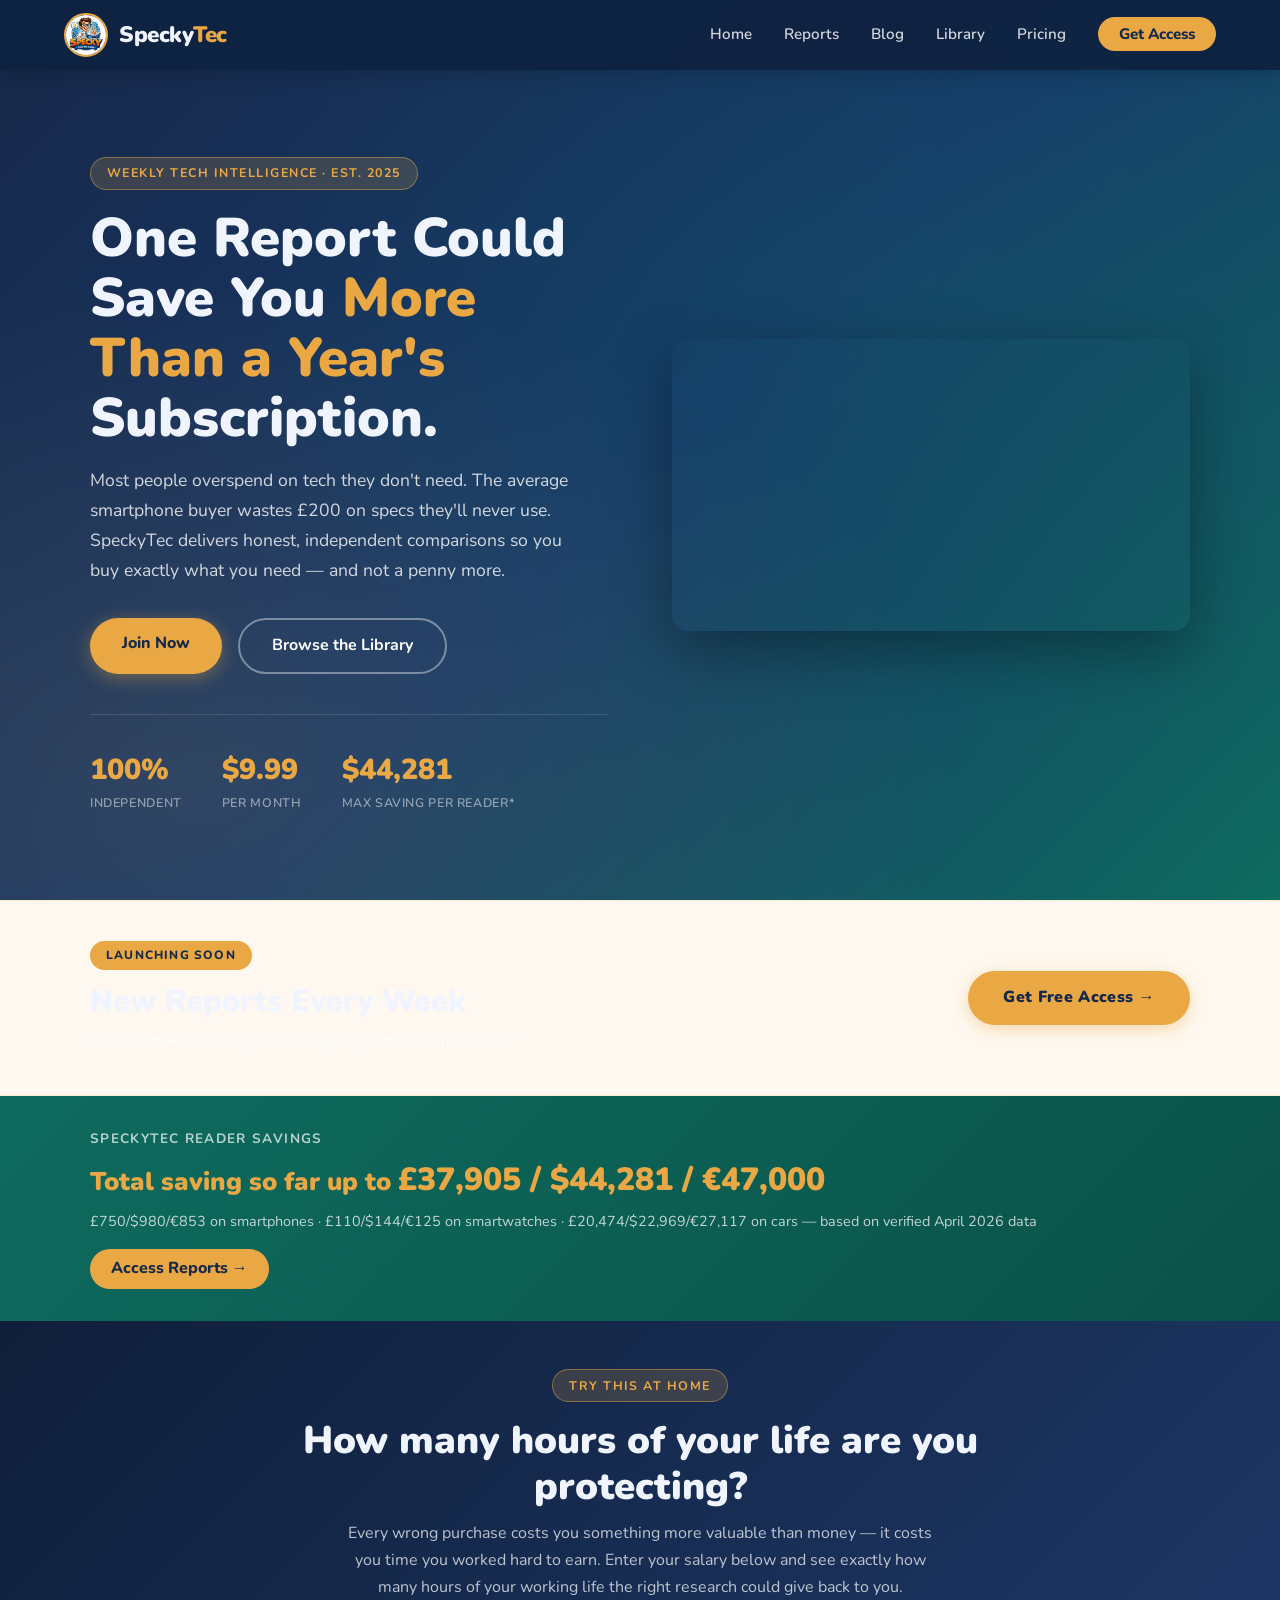
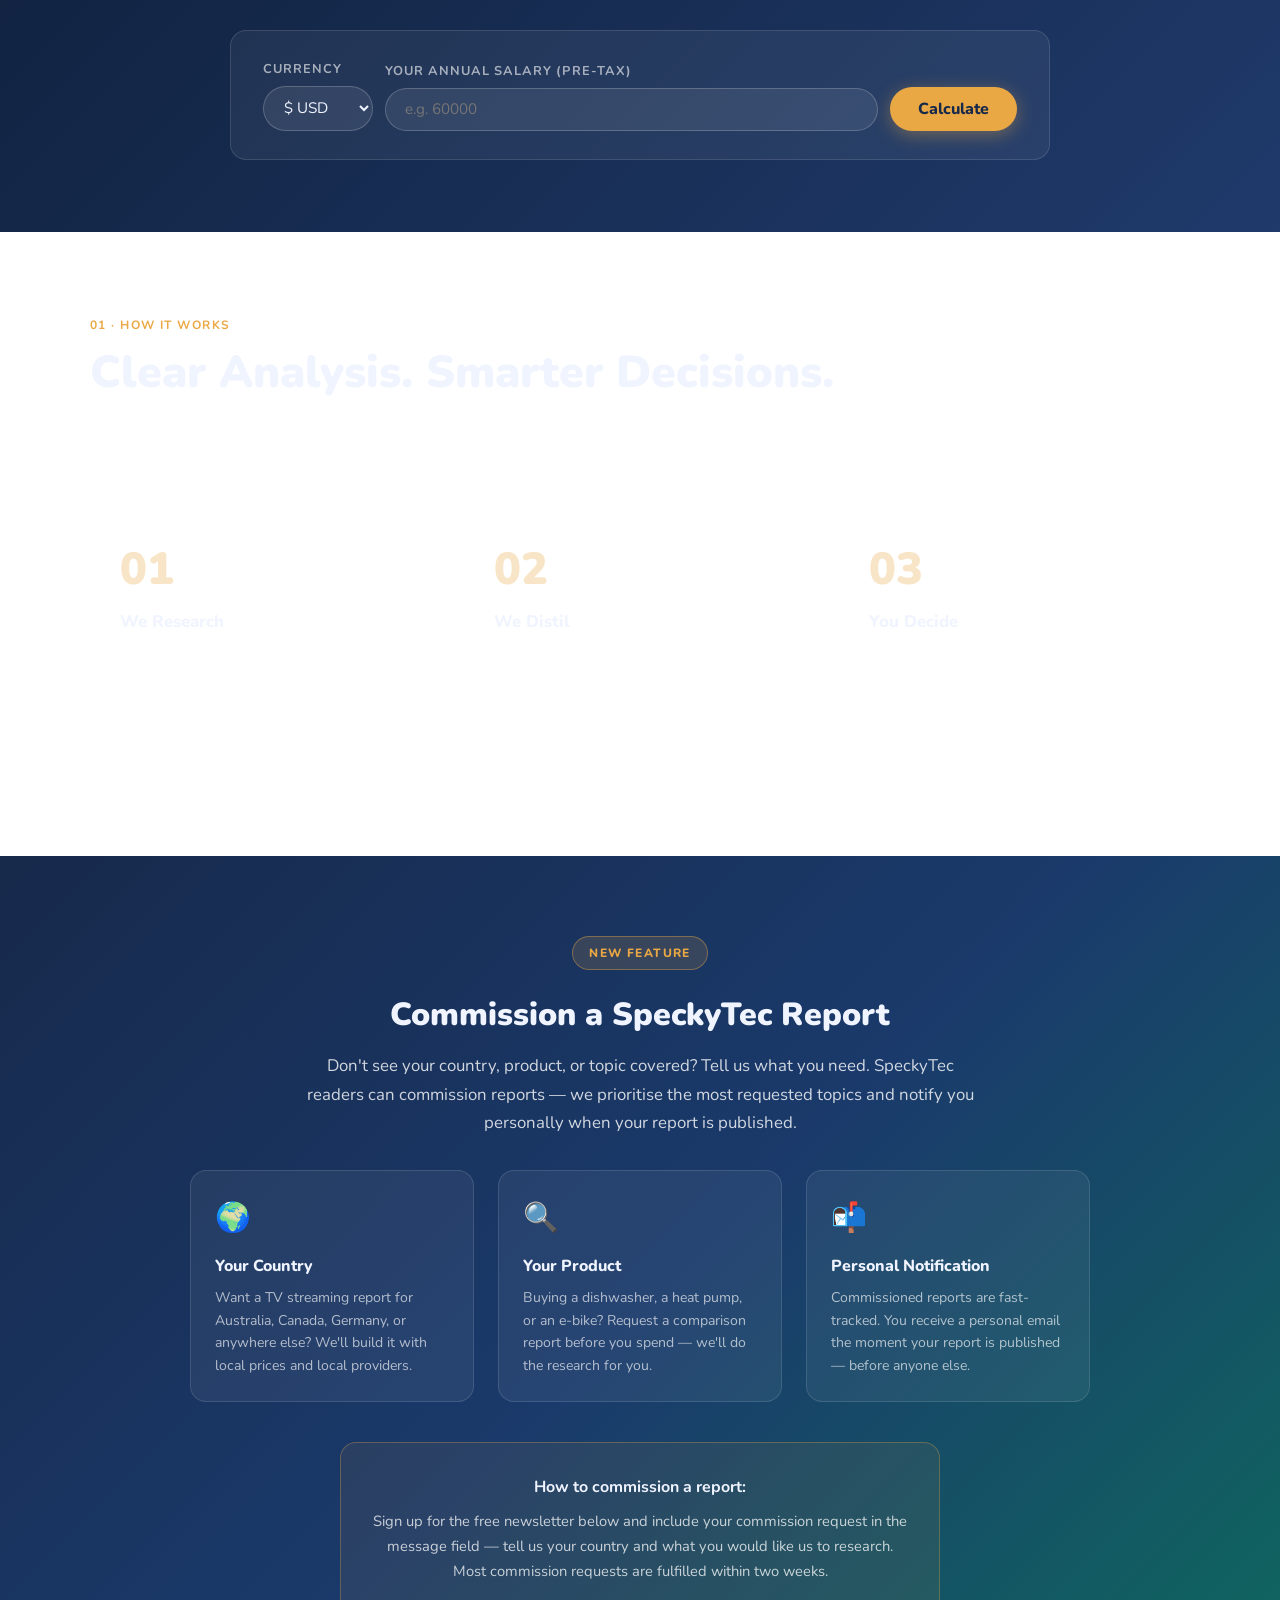
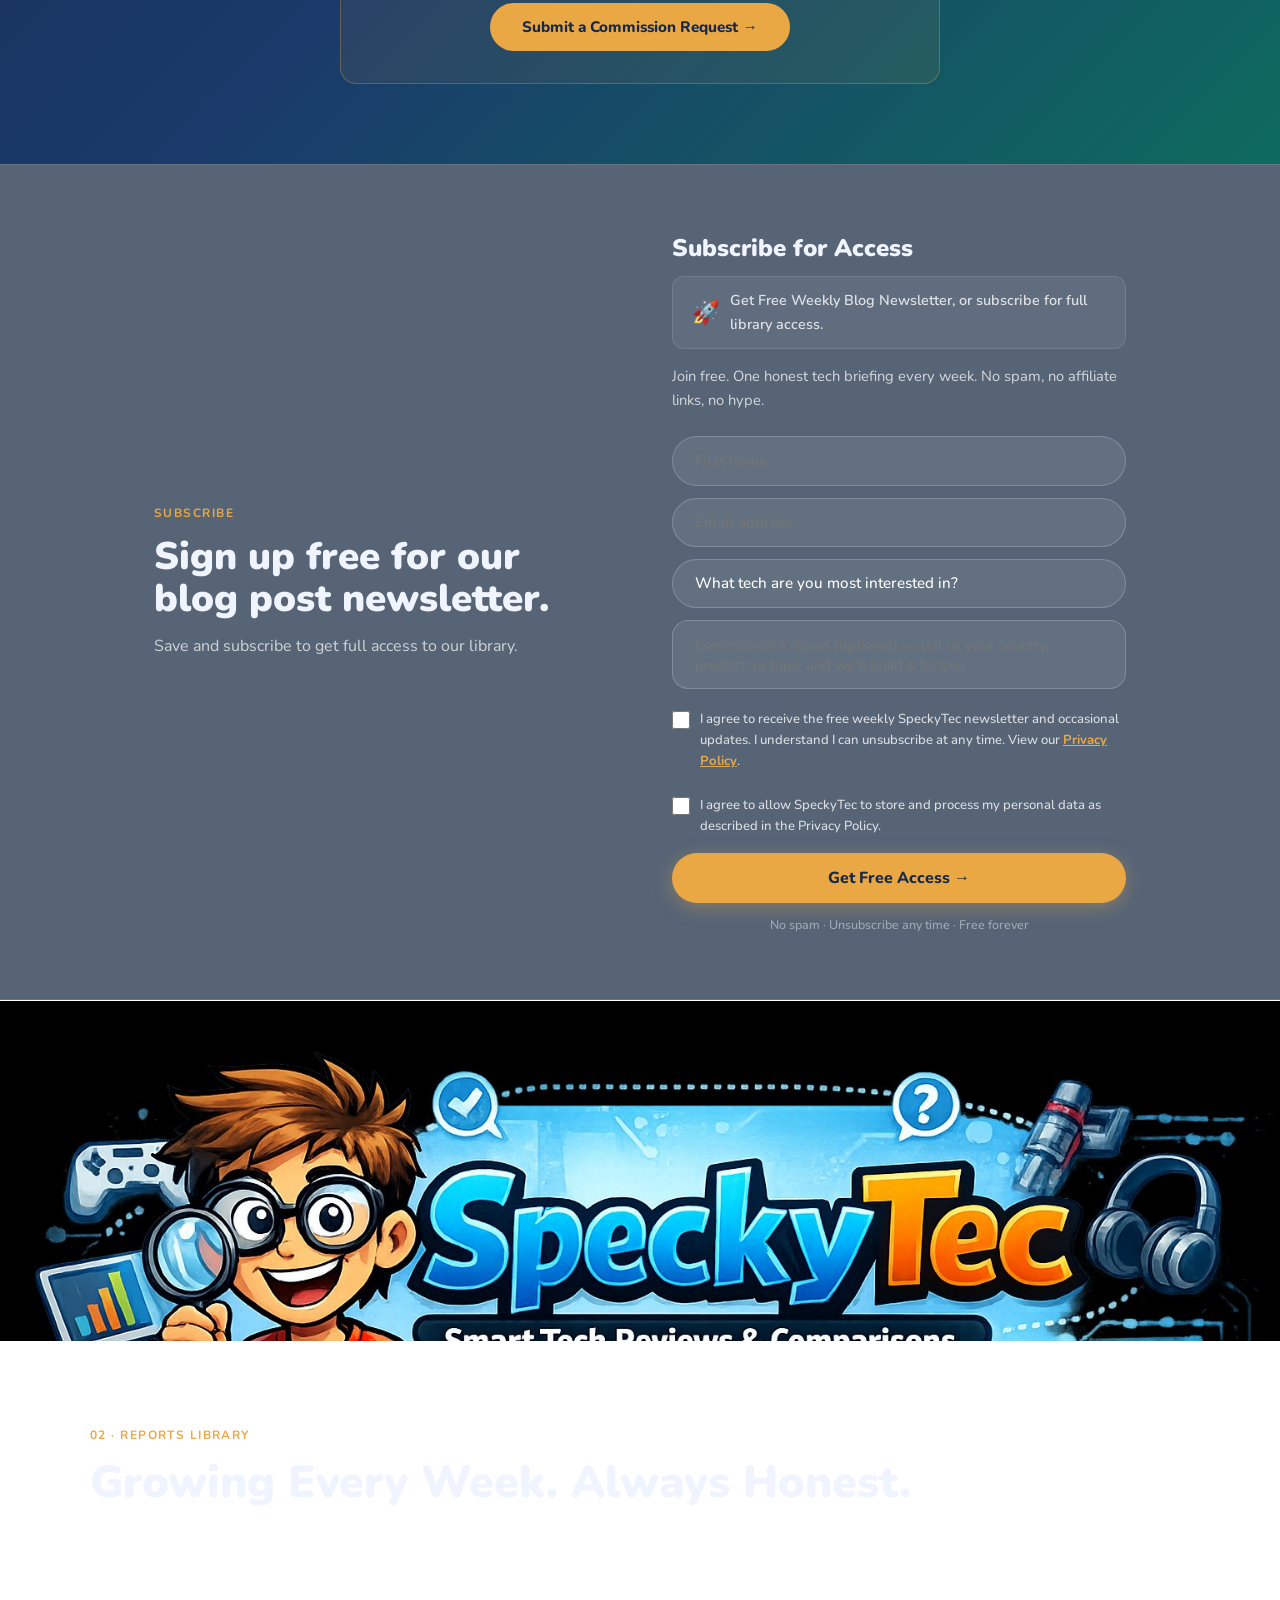
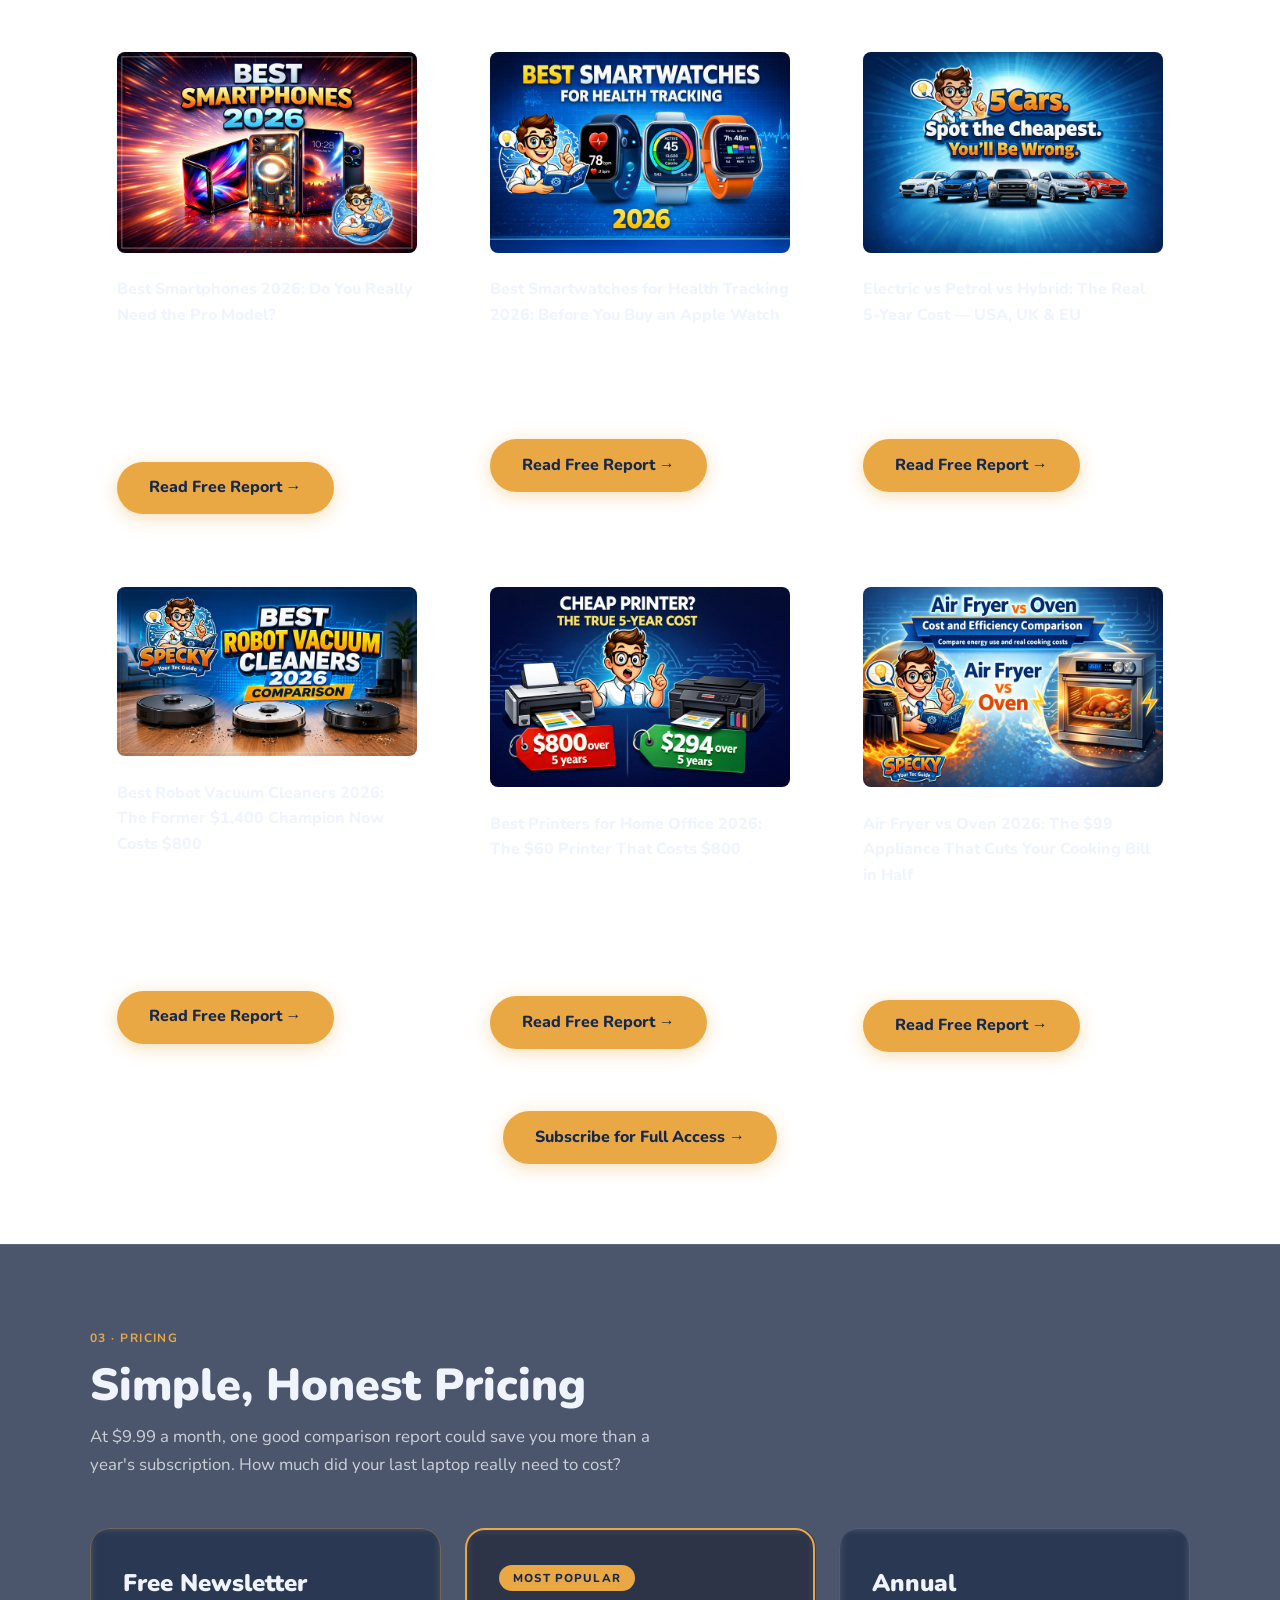
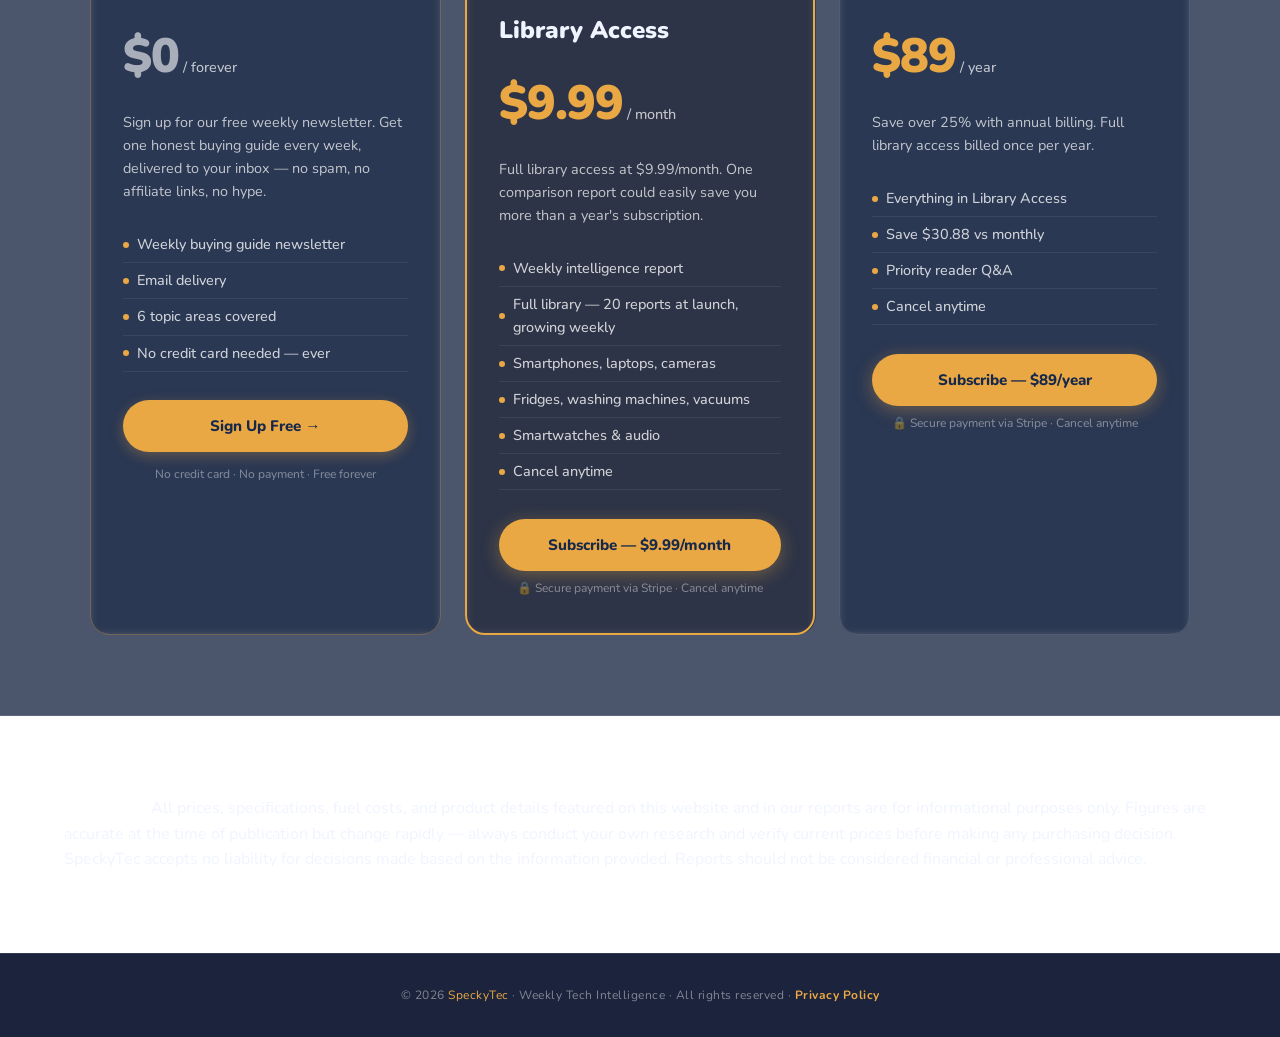
==== commit b0f82c05: "Update reader savings to ,281 / £37,905 / €47,000; add product spotlight to calculator" ====
--- a/index.html
+++ b/index.html
@@ -34,7 +34,7 @@
       <div class="hero-stats">
         <div><div class="stat-num">100%</div><div class="stat-label">Independent</div></div>
         <div><div class="stat-num">$9.99</div><div class="stat-label">Per Month</div></div>
-        <div><div class="stat-num" id="savings-counter">$38,531</div><div class="stat-label">Max Saving Per Reader*</div></div>
+        <div><div class="stat-num" id="savings-counter">$44,281</div><div class="stat-label">Max Saving Per Reader*</div></div>
       </div>
     </div>
     <div class="hero-image-wrap">
@@ -74,7 +74,7 @@
   <div style="max-width:1100px;margin:0 auto;display:flex;align-items:center;justify-content:space-between;flex-wrap:wrap;gap:1rem">
     <div>
       <div style="font-family:'Nunito',sans-serif;font-size:0.85rem;font-weight:700;color:rgba(255,255,255,0.7);text-transform:uppercase;letter-spacing:0.1em;margin-bottom:0.3rem">SpeckyTec Reader Savings</div>
-      <div style="font-family:'Nunito',sans-serif;font-size:1.6rem;font-weight:900;color:var(--gold)">Total saving so far up to <span style="font-size:2rem">£33,355 / $38,531 / €41,850</span></div>
+      <div style="font-family:'Nunito',sans-serif;font-size:1.6rem;font-weight:900;color:var(--gold)">Total saving so far up to <span style="font-size:2rem">£37,905 / $44,281 / €47,000</span></div>
       <div style="font-size:0.9rem;color:rgba(255,255,255,0.75);margin-top:0.3rem">£750/$980/€853 on smartphones · £110/$144/€125 on smartwatches · £20,474/$22,969/€27,117 on cars — based on verified April 2026 data</div>
     </div>
     <a href="library.html" class="nav-cta" style="display:inline-block;text-decoration:none;white-space:nowrap">Access Reports &#8594;</a>
@@ -92,6 +92,7 @@
       <p style="font-family:'Nunito',sans-serif;font-size:1rem;color:rgba(255,255,255,0.72);max-width:600px;margin:0 auto;line-height:1.7">Every wrong purchase costs you something more valuable than money — it costs you time you worked hard to earn. Enter your salary below and see exactly how many hours of your working life the right research could give back to you.</p>
     </div>
 
+    <div id="st-spotlight-banner" style="display:none;background:rgba(234,168,69,0.12);border:1px solid rgba(234,168,69,0.4);border-radius:12px;padding:0.85rem 1.1rem;margin-bottom:1rem;font-family:'Nunito',sans-serif;font-size:0.92rem;color:var(--white);text-align:center"></div>
     <div style="background:rgba(255,255,255,0.06);border:1px solid rgba(255,255,255,0.12);border-radius:16px;padding:1.75rem 2rem;margin-bottom:1.5rem">
       <div style="display:flex;gap:12px;align-items:flex-end;flex-wrap:wrap">
         <div style="min-width:110px">
@@ -167,6 +168,34 @@
     ]
   };
 
+  var spotlight={
+    'ev-battery-ioniq5-module-repair':{
+      USD:{name:'IONIQ 5 Battery Repair',desc:'Report 014 — realistic module-level repair cost',saving:5500},
+      GBP:{name:'IONIQ 5 Battery Repair',desc:'Report 014 — realistic module-level repair cost',saving:4350},
+      EUR:{name:'IONIQ 5 Battery Repair',desc:'Report 014 — realistic module-level repair cost',saving:5100}
+    },
+    'ev-battery-tesla-full-pack':{
+      USD:{name:'Tesla Model 3 Full Pack',desc:'Report 014 — full OEM pack, worst case',saving:11250},
+      GBP:{name:'Tesla Model 3 Full Pack',desc:'Report 014 — full OEM pack, worst case',saving:8900},
+      EUR:{name:'Tesla Model 3 Full Pack',desc:'Report 014 — full OEM pack, worst case',saving:10250}
+    }
+  };
+
+  function getURLProduct(){
+    var params=new URLSearchParams(window.location.search);
+    return params.get('product');
+  }
+
+  function showSpotlightBanner(){
+    var slug=getURLProduct();
+    if(!slug||!spotlight[slug])return;
+    var entry=spotlight[slug].USD;
+    var el=document.getElementById('st-spotlight-banner');
+    if(!el)return;
+    el.textContent='You clicked through from a SpeckyTec report — enter your salary below to see what "'+entry.name+'" really costs in your working hours.';
+    el.style.display='block';
+  }
+
   window.stCalc=function(){
     var salary=parseFloat(document.getElementById('st-sal').value);
     var currency=document.getElementById('st-cur').value;
@@ -175,15 +204,20 @@
     errEl.style.display='none';
     var s=sym[currency];
     var hourly=salary/52/40;
-    var ps=prods[currency];
+    var ps=prods[currency].slice();
+    var slug=getURLProduct();
+    if(slug&&spotlight[slug]&&spotlight[slug][currency]){
+      var sp=spotlight[slug][currency];
+      ps=[{name:sp.name,desc:sp.desc,saving:sp.saving,spotlight:true}].concat(ps);
+    }
     var totalHrs=0;
     var html='';
     ps.forEach(function(p){
       var hrs=p.saving/hourly;
       totalHrs+=hrs;
-      var cardBg=p.car?'background:rgba(14,107,94,0.3);border:1px solid rgba(14,107,94,0.6)':'background:rgba(255,255,255,0.06);border:1px solid rgba(255,255,255,0.1)';
-      var nameCol=p.car?'color:#4dd4b8':'color:rgba(255,255,255,0.55)';
-      var hrsCol=p.car?'color:#4dd4b8':'color:var(--white)';
+      var cardBg=p.spotlight?'background:rgba(234,168,69,0.18);border:1px solid rgba(234,168,69,0.55)':(p.car?'background:rgba(14,107,94,0.3);border:1px solid rgba(14,107,94,0.6)':'background:rgba(255,255,255,0.06);border:1px solid rgba(255,255,255,0.1)');
+      var nameCol=p.spotlight?'color:var(--gold)':(p.car?'color:#4dd4b8':'color:rgba(255,255,255,0.55)');
+      var hrsCol=p.spotlight?'color:var(--gold)':(p.car?'color:#4dd4b8':'color:var(--white)');
       html+='<div style="'+cardBg+';border-radius:12px;padding:0.9rem 1rem">'
         +'<div style="font-family:\'Nunito\',sans-serif;font-size:0.78rem;font-weight:700;'+nameCol+';text-transform:uppercase;letter-spacing:0.06em;margin-bottom:0.2rem">'+p.name+'</div>'
         +'<div style="font-family:\'Nunito\',sans-serif;font-size:0.8rem;color:rgba(255,255,255,0.5);margin-bottom:0.4rem">'+p.desc+'</div>'
@@ -194,7 +228,8 @@
     document.getElementById('st-grid').innerHTML=html;
     document.getElementById('st-total').textContent=Math.round(totalHrs)+' hours';
     var subMins=Math.round(sub[currency]/(hourly/60));
-    var carHrs=Math.round(ps[5].saving/hourly);
+    var carIdx=ps.findIndex(function(p){return p.car;});
+    var carHrs=Math.round(ps[carIdx].saving/hourly);
     document.getElementById('st-punchline').innerHTML='On your salary, avoiding just the car decision alone saves you <strong>'+carHrs+' hours</strong> of working time. A SpeckyTec subscription costs you just <strong>'+subMins+' minutes a month</strong> — less than a coffee break. The research pays for itself the moment it steers you away from a single wrong choice.';
     document.getElementById('st-results').style.display='block';
   };
@@ -203,6 +238,7 @@
     if(navigator.share){navigator.share({title:'SpeckyTec — What are wrong purchases really costing you?',text:'Find out how many hours of your working life a bad purchase costs you.',url:'https://speckytec.com'});}
     else if(navigator.clipboard){navigator.clipboard.writeText('https://speckytec.com').then(function(){alert('Link copied to clipboard!');});}
   };
+  document.addEventListener('DOMContentLoaded',showSpotlightBanner);
 })();
 </script>
 
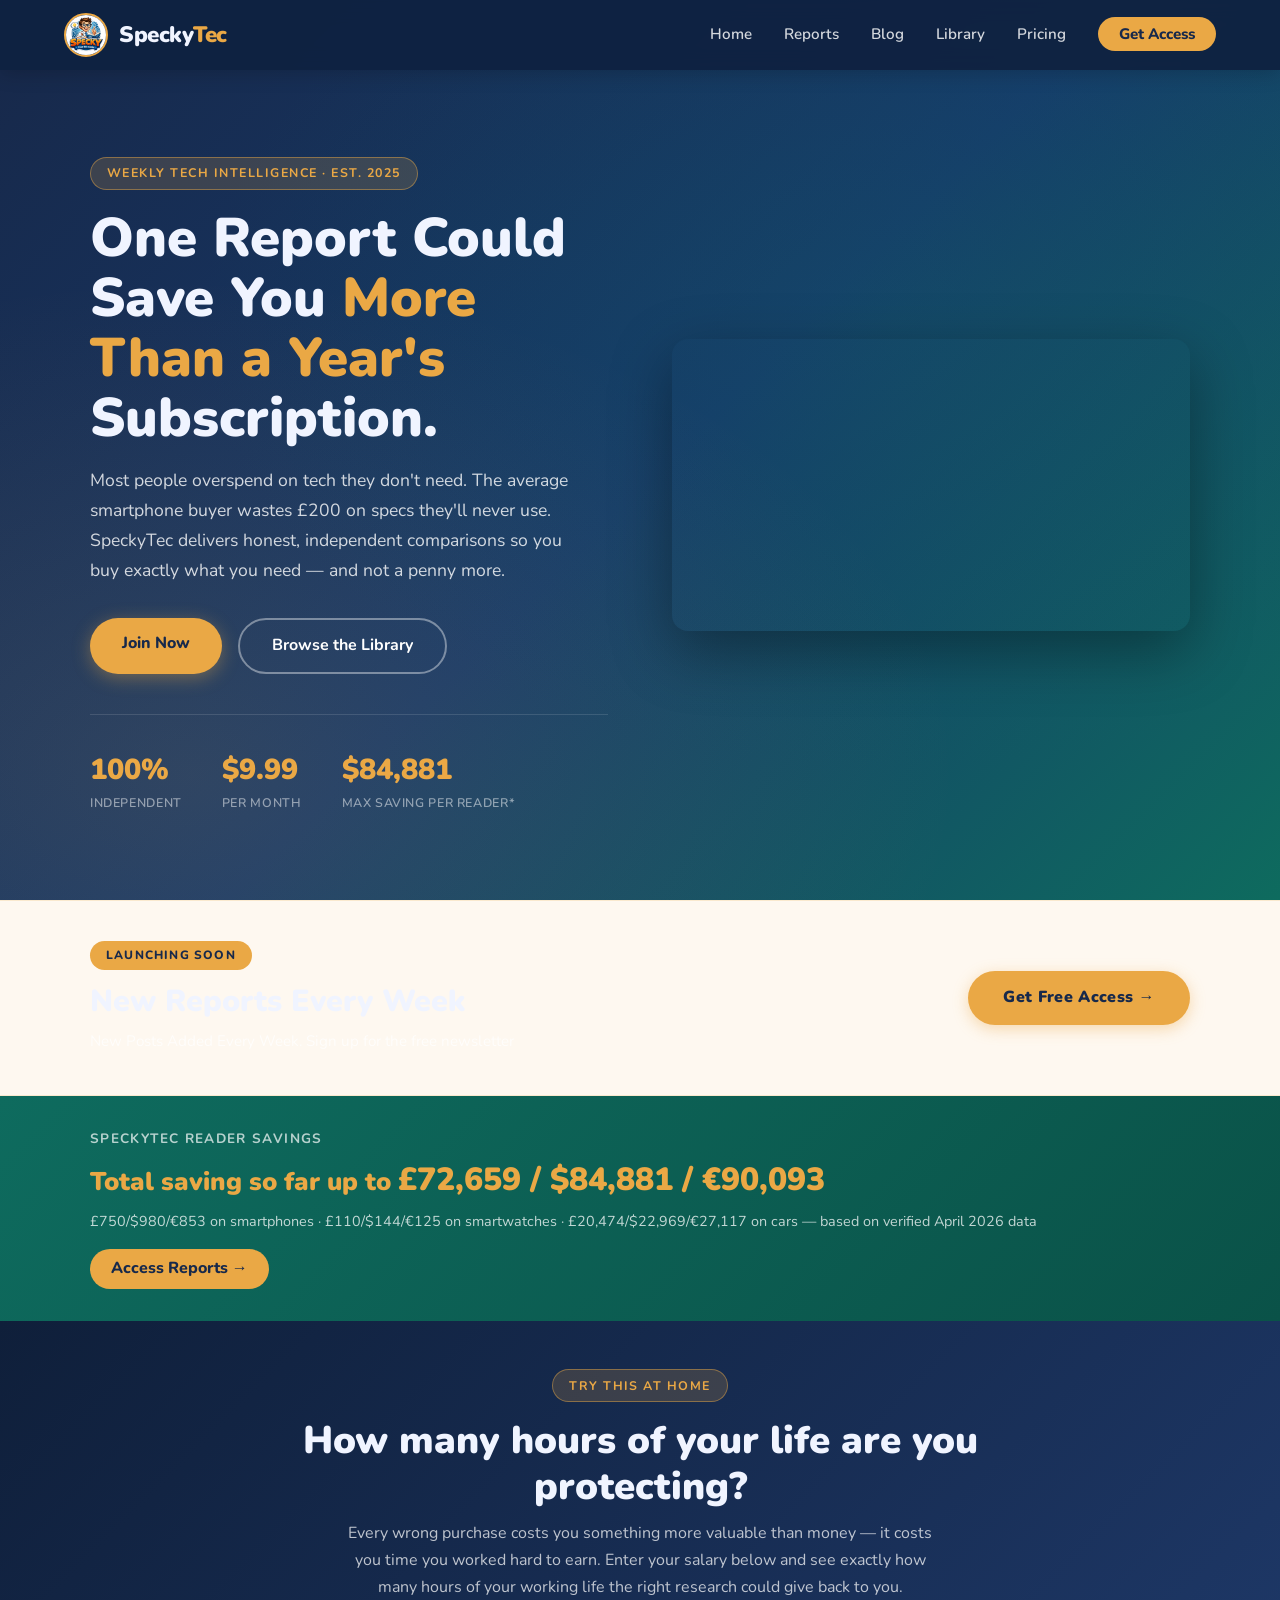
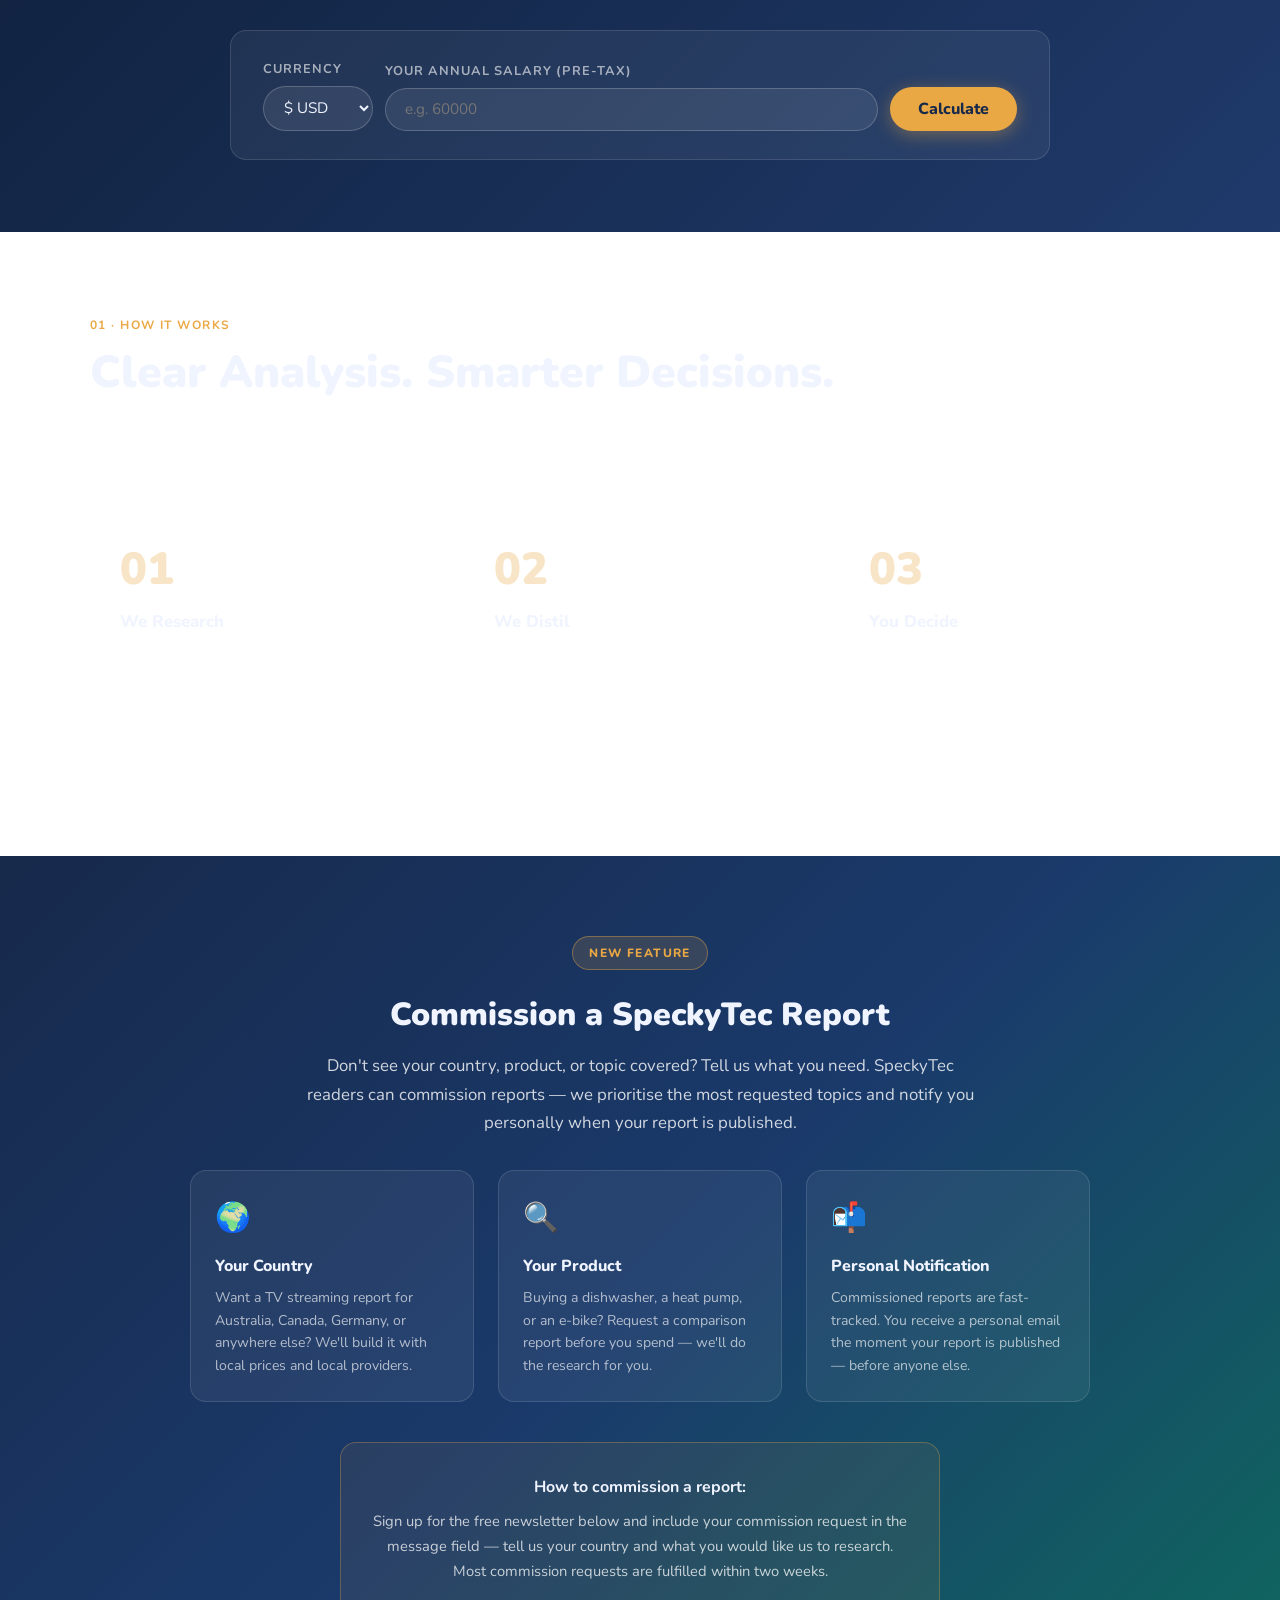
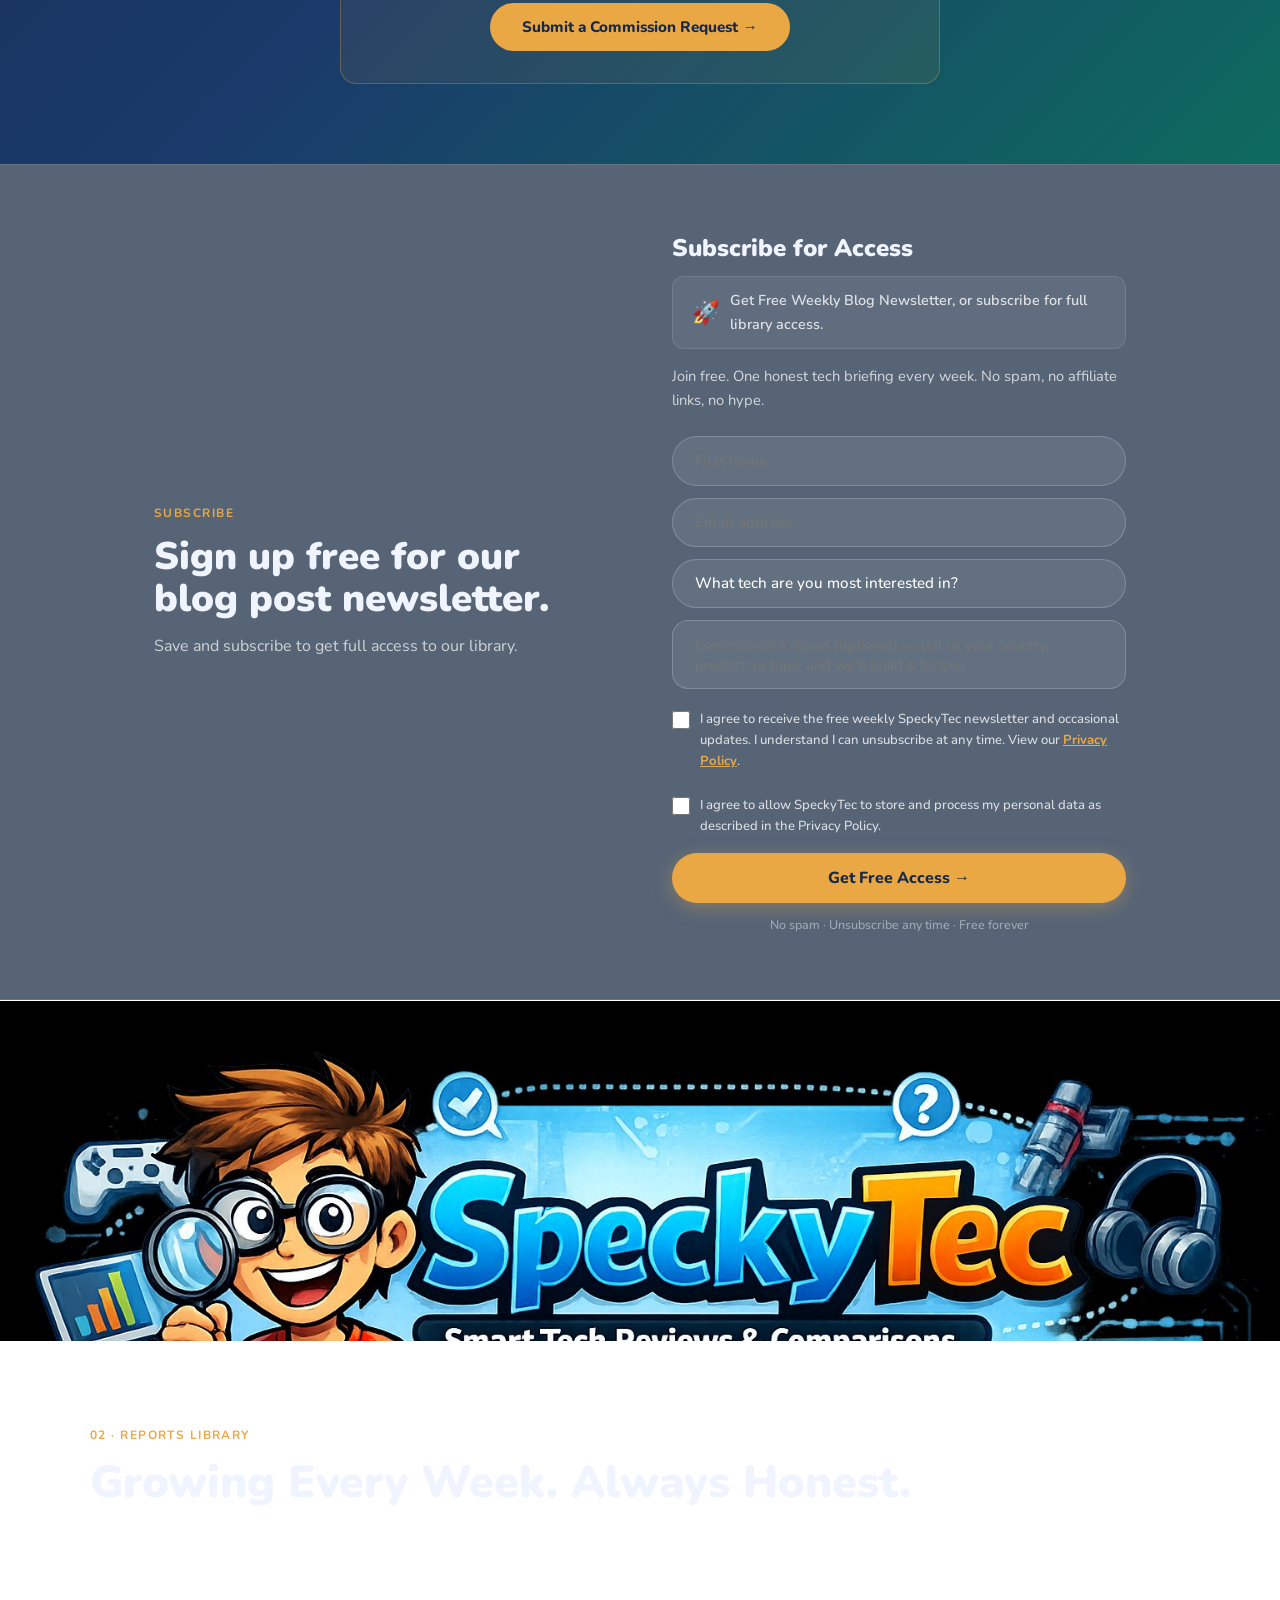
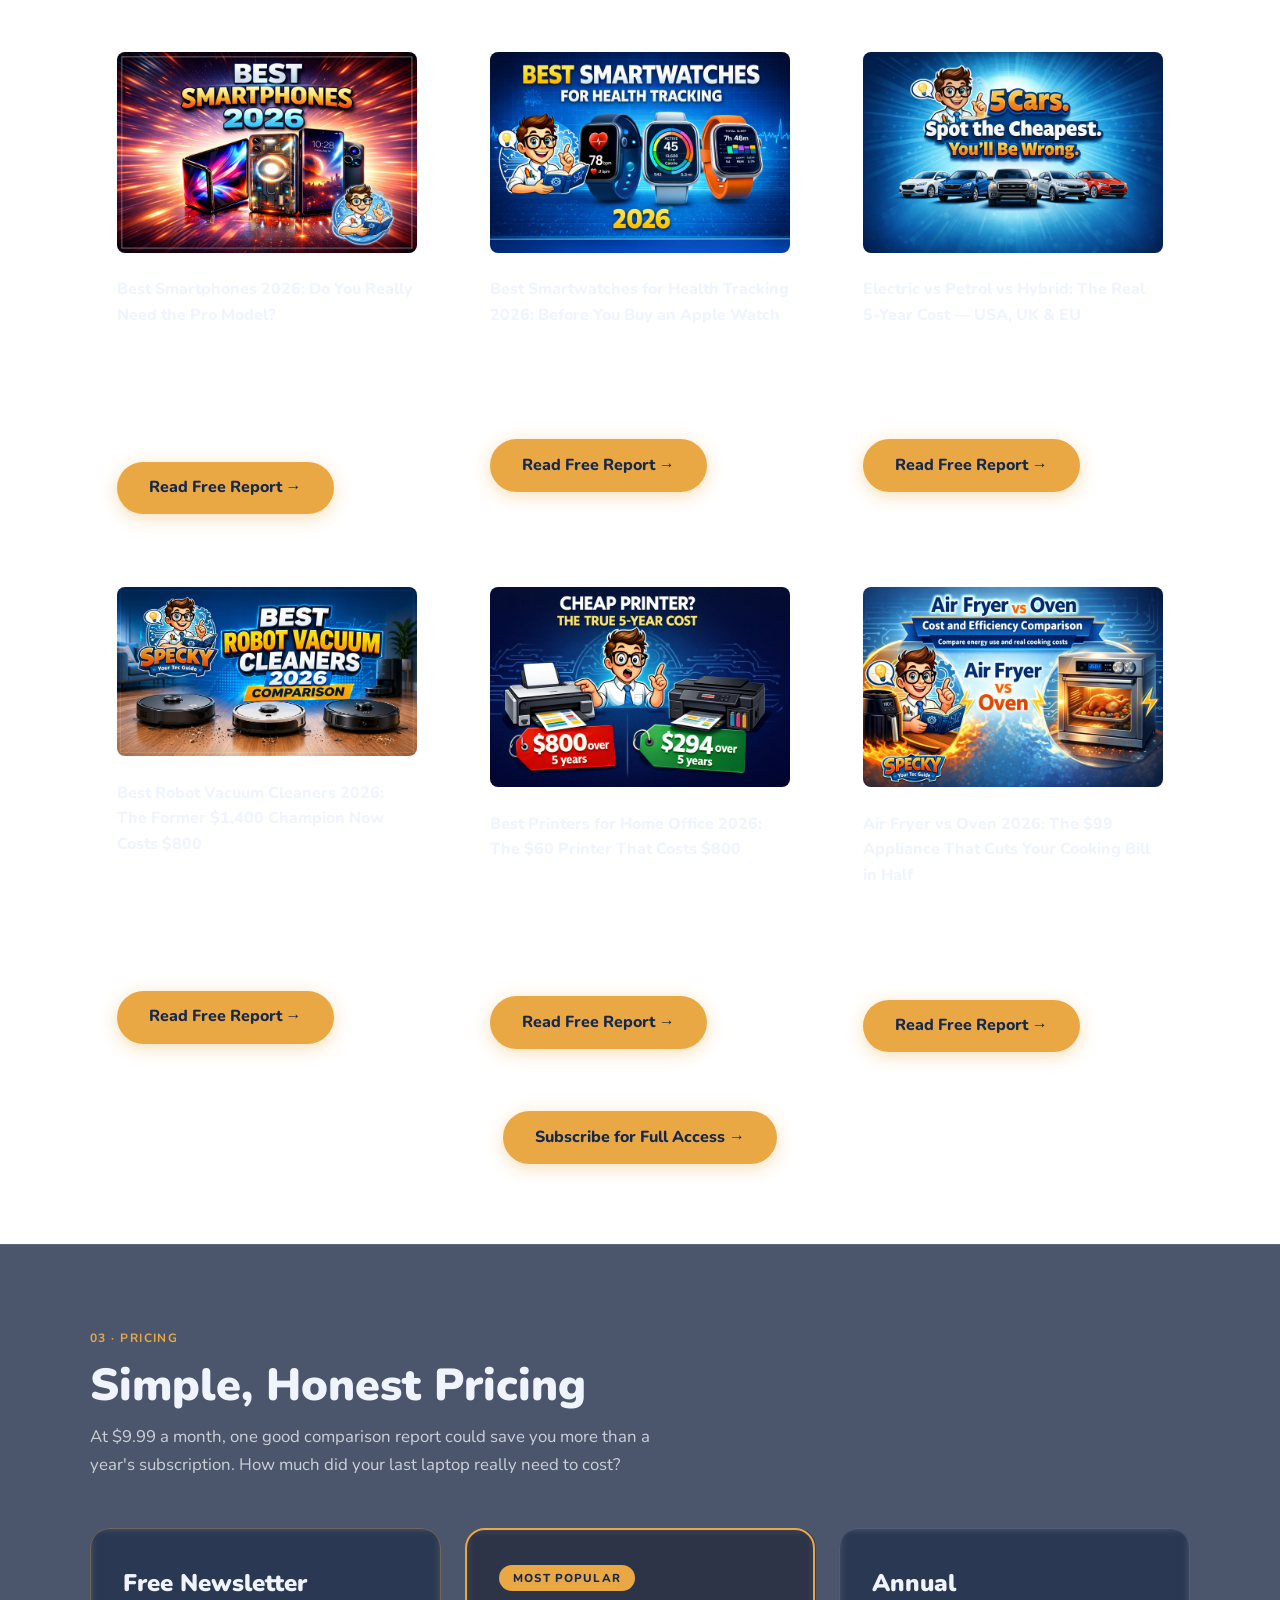
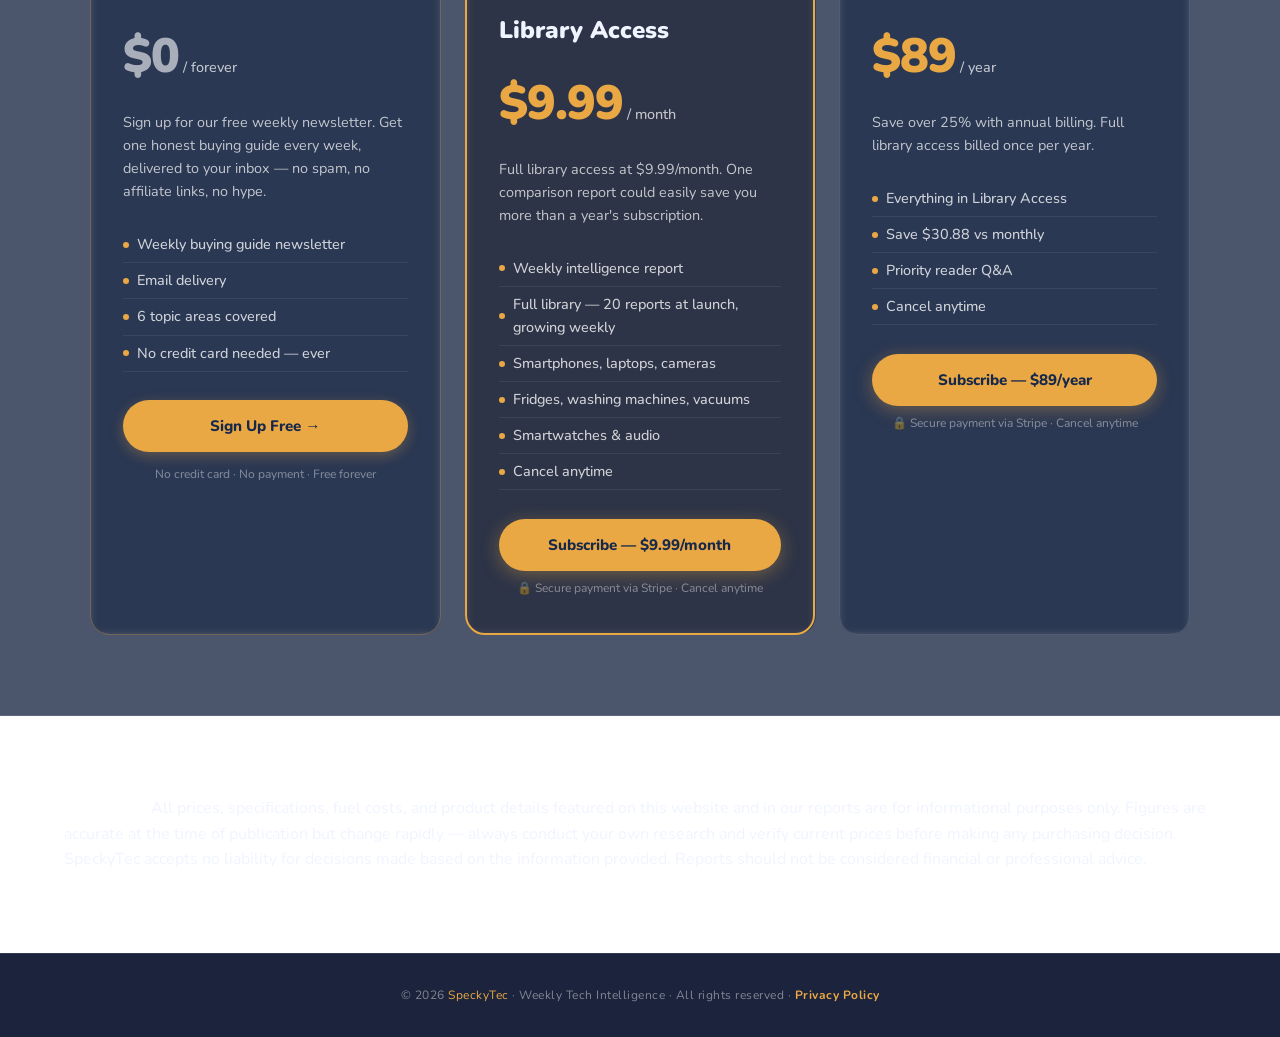
==== commit 70f6e478: "Update Reader Savings banner to $84,881 / £72,659 / €90,093" ====
--- a/index.html
+++ b/index.html
@@ -34,7 +34,7 @@
       <div class="hero-stats">
         <div><div class="stat-num">100%</div><div class="stat-label">Independent</div></div>
         <div><div class="stat-num">$9.99</div><div class="stat-label">Per Month</div></div>
-        <div><div class="stat-num" id="savings-counter">$44,281</div><div class="stat-label">Max Saving Per Reader*</div></div>
+        <div><div class="stat-num" id="savings-counter">$84,881</div><div class="stat-label">Max Saving Per Reader*</div></div>
       </div>
     </div>
     <div class="hero-image-wrap">
@@ -74,7 +74,7 @@
   <div style="max-width:1100px;margin:0 auto;display:flex;align-items:center;justify-content:space-between;flex-wrap:wrap;gap:1rem">
     <div>
       <div style="font-family:'Nunito',sans-serif;font-size:0.85rem;font-weight:700;color:rgba(255,255,255,0.7);text-transform:uppercase;letter-spacing:0.1em;margin-bottom:0.3rem">SpeckyTec Reader Savings</div>
-      <div style="font-family:'Nunito',sans-serif;font-size:1.6rem;font-weight:900;color:var(--gold)">Total saving so far up to <span style="font-size:2rem">£37,905 / $44,281 / €47,000</span></div>
+      <div style="font-family:'Nunito',sans-serif;font-size:1.6rem;font-weight:900;color:var(--gold)">Total saving so far up to <span style="font-size:2rem">£72,659 / $84,881 / €90,093</span></div>
       <div style="font-size:0.9rem;color:rgba(255,255,255,0.75);margin-top:0.3rem">£750/$980/€853 on smartphones · £110/$144/€125 on smartwatches · £20,474/$22,969/€27,117 on cars — based on verified April 2026 data</div>
     </div>
     <a href="library.html" class="nav-cta" style="display:inline-block;text-decoration:none;white-space:nowrap">Access Reports &#8594;</a>
